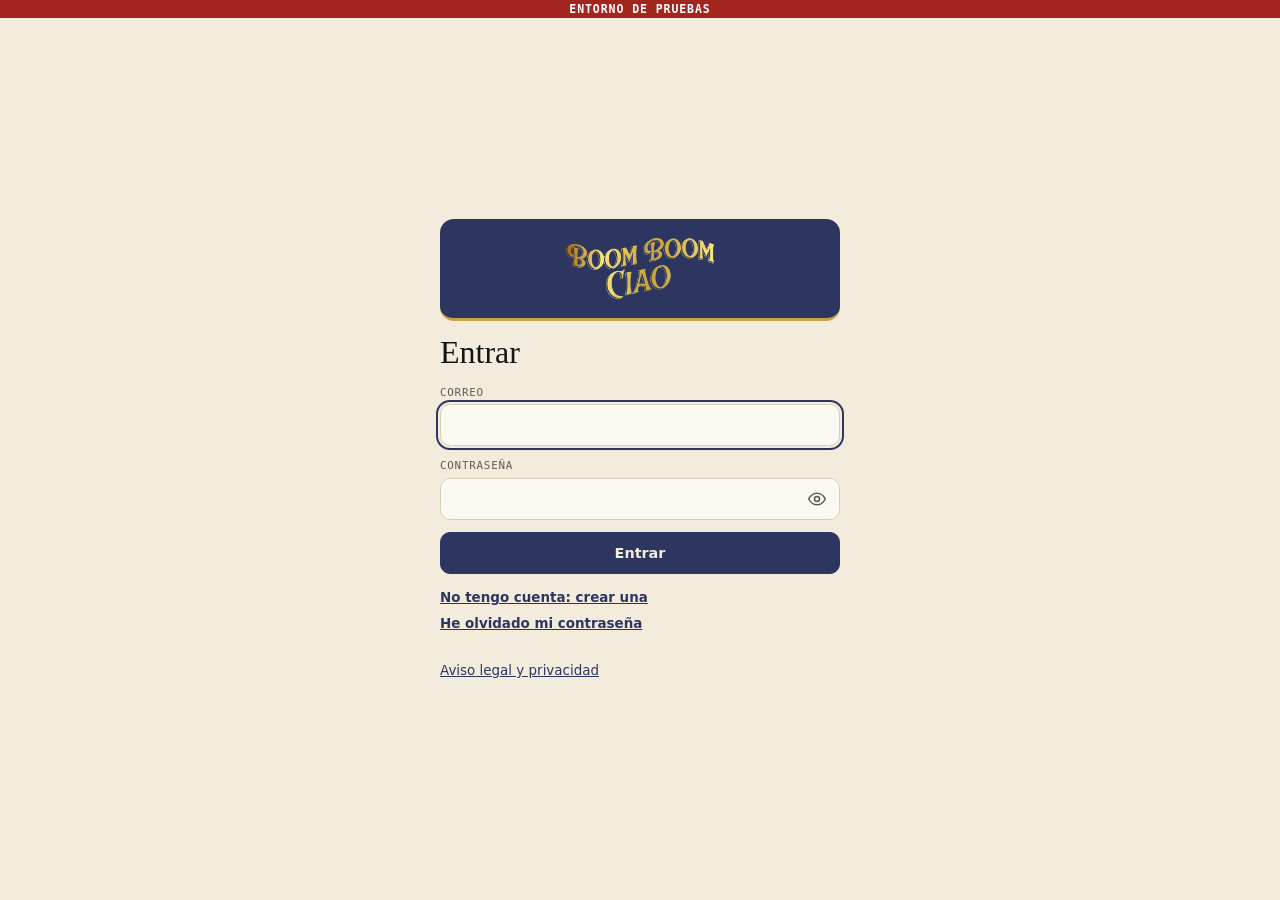
==== index.html @ 189831aa "Add files via upload" ====
<!doctype html>
<html lang="es">
<head>
<meta charset="utf-8">
<meta name="viewport" content="width=device-width,initial-scale=1,viewport-fit=cover">
<meta http-equiv="Content-Security-Policy" content="default-src 'self'; script-src 'self'; style-src 'self' 'unsafe-inline' https://fonts.googleapis.com; font-src 'self' https://fonts.gstatic.com; img-src 'self' data: blob:; connect-src 'self' https://*.supabase.co wss://*.supabase.co; worker-src 'self' blob:; object-src 'none'; base-uri 'self'; form-action 'self'">
<title>Boom Boom Ciao</title>
<meta name="description" content="Gestión de cocina: escandallos, precios, recetas, inventario y mermas.">
<meta name="theme-color" content="#2D3661">
<meta name="robots" content="noindex,nofollow">
<link rel="manifest" href="manifest.webmanifest">
<link rel="icon" type="image/png" sizes="192x192" href="icon-192.png">
<link rel="apple-touch-icon" href="apple-touch-icon.png">
<meta name="apple-mobile-web-app-capable" content="yes">
<meta name="mobile-web-app-capable" content="yes">
<meta name="apple-mobile-web-app-title" content="Boom Boom Ciao">
<meta name="apple-mobile-web-app-status-bar-style" content="black-translucent">
<link rel="preconnect" href="https://fonts.gstatic.com" crossorigin>
<link rel="stylesheet" href="https://fonts.googleapis.com/css2?family=Anton&family=DM+Mono:wght@400;500&family=Hanken+Grotesk:wght@400;500;600;700&family=Instrument+Serif:ital@0;1&display=swap">
<link rel="stylesheet" href="inicio.css">
<link rel="stylesheet" href="base.css">
<link rel="stylesheet" href="componentes.css">
<link rel="stylesheet" href="pantallas.css">
<link rel="stylesheet" href="novedades.css">
</head>
<body>

<div class="wrap">
  <header class="top">
    <button class="btn small" id="btn-menu" type="button" aria-controls="menu" aria-expanded="false"><svg viewBox="0 0 24 24" width="18" height="18" aria-hidden="true" fill="none" stroke="currentColor" stroke-width="2" stroke-linecap="round"><path d="M4 7h16M4 12h16M4 17h16"/></svg>Menú</button>
    <h1><img src="logo-oro.png" alt="Boom Boom Ciao" width="92" height="39"></h1>
    <span class="voz"><span class="voz-t">Gestión de cocina</span><small id="rol"></small></span>
    <button class="btn small" id="btn-buscar" type="button" aria-label="Buscar en toda la app" title="Buscar (Ctrl + K)"><svg viewBox="0 0 24 24" width="18" height="18" aria-hidden="true" fill="none" stroke="currentColor" stroke-width="2" stroke-linecap="round"><circle cx="11" cy="11" r="7"/><path d="M20 20l-3.5-3.5"/></svg></button>
  </header>
  <div class="subs" id="subs" hidden></div>
  <p class="aviso" id="aviso" hidden></p>
  <main id="vista" class="col"><section class="card estado"><strong>Cargando la cocina</strong><span>Platos, precios, inventario y mermas.</span></section></main>
  <p class="hint" id="guardado" aria-live="polite"></p>
  <datalist id="dl-productos"></datalist>
  <datalist id="dl-solo-prod"></datalist>
  <datalist id="dl-proveedores"></datalist>
  <datalist id="dl-grupos"></datalist>
</div>
<button class="btn" id="btn-deshacer" type="button" hidden></button>
<div id="velo"></div>
<aside id="menu" aria-label="Menú principal">
  <div class="m-top"><img src="logo-oro.png" alt="" width="110" height="46"><button class="icon" id="menu-cerrar" type="button" aria-label="Cerrar menú">×</button></div>
  <nav id="menu-nav" aria-label="Secciones"></nav>
  <div class="m-cuenta" id="m-cuenta" hidden><div class="fila"><b id="cu-nombre"></b><span class="m-bts"><button class="btn small" id="btn-usuarios" type="button" hidden>Usuarios</button><button class="btn small" id="btn-salir" type="button">Salir</button></span></div><select id="cu-rest" aria-label="Restaurante" hidden></select><div class="m-enl"><button class="link" id="btn-clave" type="button">Cambiar contraseña</button><button class="link" id="btn-copias" type="button" hidden>Copias automáticas</button><button class="link" id="btn-legal" type="button">Aviso legal</button></div></div>
  <div class="m-pie" id="m-des" hidden><span class="lbl">Último cambio</span><button class="btn small" id="btn-des-menu" type="button">Deshacer</button></div>
  <div class="m-pie" id="m-copia" hidden><span class="lbl">Copia de datos</span><span class="m-bts"><button class="btn small" id="btn-copia" type="button">Descargar</button><button class="btn small" id="btn-restaurar" type="button" hidden>Restaurar</button></span><input id="f-copia" type="file" accept=".json,application/json" hidden></div>
  <div class="m-pie"><span class="lbl">Apariencia</span><button class="btn small" id="btn-tema" type="button">Oscuro</button></div>
  <div class="m-pie"><span class="lbl">Versión</span><span id="m-ver">11</span></div>
</aside>
<div id="toast" role="status" hidden></div>
<div id="cocina" hidden></div>
<div id="capa" hidden role="dialog" aria-modal="true" aria-label="Información"></div>
<div id="entorno" hidden>ENTORNO DE PRUEBAS</div>
<div id="usuarios" hidden role="dialog" aria-modal="true" aria-label="Usuarios"></div>
<div id="acceso" hidden></div>
<div id="multi" hidden role="dialog" aria-modal="true" aria-label="Exportar varios"></div>

<!-- Configuración del entorno y librería de la base de datos -->
<script src="config.js"></script>
<script src="supabase.js"></script>
<!-- La app, por partes. El orden importa: cada archivo usa lo que definen los anteriores. -->
<script src="base.js"></script>
<script src="modelo.js"></script>
<script src="indices.js"></script>
<script src="guardado.js"></script>
<script src="calculo.js"></script>
<script src="pintado.js"></script>
<script src="carta.js"></script>
<script src="ficha.js"></script>
<script src="precios.js"></script>
<script src="recetas.js"></script>
<script src="dictado.js"></script>
<script src="inventario.js"></script>
<script src="mermas.js"></script>
<script src="alergenos-y-utilidades.js"></script>
<script src="alertas.js"></script>
<script src="comparar.js"></script>
<script src="panel.js"></script>
<script src="sala.js"></script>
<script src="ingenieria.js"></script>
<script src="eventos.js"></script>
<script src="modo-cocina.js"></script>
<script src="produccion.js"></script>
<script src="etiquetas.js"></script>
<script src="appcc.js"></script>
<script src="compras.js"></script>
<script src="ficha-extra.js"></script>
<script src="informes-extra.js"></script>
<script src="eventos-ampliacion.js"></script>
<script src="permisos.js"></script>
<script src="nombres.js"></script>
<script src="precio-historial.js"></script>
<script src="imagenes.js"></script>
<script src="documentos.js"></script>
<script src="asistente.js"></script>
<script src="escaner.js"></script>
<script src="ventas.js"></script>
<script src="eventos-ia.js"></script>
<script src="informes.js"></script>
<script src="lienzo.js"></script>
<script src="pdf.js"></script>
<script src="excel.js"></script>
<script src="varios.js"></script>
<script src="eventos-principales.js"></script>
<script src="tema.js"></script>
<script src="navegacion.js"></script>
<script src="recibir.js"></script>
<script src="copia.js"></script>
<script src="deshacer.js"></script>
<script src="proveedores.js"></script>
<script src="pedidos.js"></script>
<script src="historial.js"></script>
<script src="legal-y-copias.js"></script>
<script src="grupo.js"></script>
<script src="tarifas.js"></script>
<script src="escandallos.js"></script>
<script src="unidades.js"></script>
<script src="seleccion.js"></script>
<script src="manual.js"></script>
<script src="primeros-pasos.js"></script>
<script src="buscador.js"></script>
<script src="limite-ia.js"></script>
<script src="sesion.js"></script>
<script src="almacen-local.js"></script>
<script src="sincronizacion.js"></script>
<script src="acceso.js"></script>
<script src="usuarios.js"></script>
<script src="ia.js"></script>
<script src="arranque.js"></script>
</body>
</html>
---- inicio.css ----
/* Ajustes mínimos del documento (en Claude los pone la propia plataforma) */
:root {
  color-scheme: light;
  padding-top: env(safe-area-inset-top, 0px);
  padding-bottom: env(safe-area-inset-bottom, 0px);
}
body {
  margin: 0;
  font: 14px system-ui, sans-serif;
}
img {
  max-width: 100%;
}
[hidden] {
  display: none !important;
}
---- base.css ----
/* Layout: cabecera azul con botón de menú; menú lateral desplegable (cajón en móvil, fijo en escritorio) con las secciones y sus apartados. Cada pantalla: barra fija con buscador y acciones, y debajo listas compactas paginadas. */
:root {
  --bg: #f3ecdd;
  --surface: #fcf9f2;
  --sunken: #ece4d1;
  --ink: #121512;
  --muted: #5e5c52;
  --line: #d9cfb8;
  --accent: #2d3661;
  --accent-soft: #dddee7;
  --on-accent: #f3ecdd;
  --oro: #c8a24a;
  --band: #2d3661;
  --band-ink: #f3ecdd;
  --band-oro: #e3c36a;
  --band-line: #4a5387;
  --ok: #1f6b3a;
  --ok-bg: #dcebd7;
  --warn: #7d4e00;
  --warn-bg: #f5e4bc;
  --crit: #a3261e;
  --crit-bg: #f3d9d2;
  --font-display: 'Anton', Impact, 'Arial Narrow', sans-serif;
  --font-voz: 'Instrument Serif', Georgia, 'Times New Roman', serif;
  --font-body: 'Hanken Grotesk', system-ui, -apple-system, 'Segoe UI', sans-serif;
  --font-mono: 'DM Mono', ui-monospace, 'SFMono-Regular', Menlo, monospace;
}
@media (prefers-color-scheme: dark) {
  :root:not([data-theme='light']) {
    --bg: #14172b;
    --surface: #1f2442;
    --sunken: #181c35;
    --ink: #f3ecdd;
    --muted: #b7b3a6;
    --line: #3a426c;
    --accent: #e3c36a;
    --accent-soft: #3a3b50;
    --on-accent: #121512;
    --oro: #c8a24a;
    --band: #2d3661;
    --band-ink: #f3ecdd;
    --band-oro: #e3c36a;
    --band-line: #4a5387;
    --ok: #7fd39a;
    --ok-bg: #18372a;
    --warn: #f0bc66;
    --warn-bg: #3d3015;
    --crit: #f39389;
    --crit-bg: #43201e;
    color-scheme: dark;
  }
}
:root[data-theme='dark'] {
  --bg: #14172b;
  --surface: #1f2442;
  --sunken: #181c35;
  --ink: #f3ecdd;
  --muted: #b7b3a6;
  --line: #3a426c;
  --accent: #e3c36a;
  --accent-soft: #3a3b50;
  --on-accent: #121512;
  --oro: #c8a24a;
  --band: #2d3661;
  --band-ink: #f3ecdd;
  --band-oro: #e3c36a;
  --band-line: #4a5387;
  --ok: #7fd39a;
  --ok-bg: #18372a;
  --warn: #f0bc66;
  --warn-bg: #3d3015;
  --crit: #f39389;
  --crit-bg: #43201e;
  color-scheme: dark;
}
* {
  box-sizing: border-box;
}
body {
  background: var(--bg);
  color: var(--ink);
  font-family: var(--font-body);
  font-size: 15px;
  line-height: 1.45;
}
.wrap {
  max-width: 1080px;
  margin: 0 auto;
  padding-block: 12px 40px;
  padding-left: max(16px, env(safe-area-inset-left, 0px));
  padding-right: max(16px, env(safe-area-inset-right, 0px));
  display: flex;
  flex-direction: column;
  gap: 12px;
}
h1,
h2,
h3,
p {
  margin: 0;
}
h1 {
  font-family: var(--font-display);
  font-weight: 400;
  font-size: 1.3rem;
  line-height: 1;
  text-transform: uppercase;
  color: var(--band-oro);
}
h1 img {
  display: block;
  width: 92px;
  height: auto;
}
h2 {
  font-family: var(--font-voz);
  font-weight: 400;
  font-size: 1.45rem;
  line-height: 1.1;
  text-wrap: balance;
}
h3,
.lbl,
.field > label,
.mini > span {
  font-family: var(--font-mono);
  font-weight: 500;
  font-size: 0.68rem;
  letter-spacing: 0.07em;
  text-transform: uppercase;
  color: var(--muted);
}
.top {
  display: flex;
  gap: 12px;
  align-items: center;
  background: var(--band);
  color: var(--band-ink);
  border-radius: 14px;
  padding: 10px 14px;
  border-bottom: 3px solid var(--oro);
}
.voz {
  flex: 1;
  min-width: 0;
  font-family: var(--font-voz);
  font-style: italic;
  font-size: 1.3rem;
  line-height: 1.05;
}
.top .btn {
  background: transparent;
  border-color: var(--band-line);
  color: var(--band-ink);
}
.hint {
  font-size: 0.82rem;
  color: var(--muted);
}
input,
select,
button,
textarea {
  font: inherit;
  color: inherit;
}
input,
select,
textarea {
  font-size: 16px;
  width: 100%;
  min-width: 0;
  background: var(--surface);
  border: 1px solid var(--line);
  border-radius: 10px;
}
input,
select {
  height: 42px;
  padding: 0 10px;
}
textarea {
  padding: 10px;
  line-height: 1.5;
  resize: vertical;
}
input:disabled,
select:disabled {
  background: var(--sunken);
  color: var(--muted);
  opacity: 1;
}
input.num {
  font-variant-numeric: tabular-nums;
  text-align: right;
}
input:focus-visible,
select:focus-visible,
button:focus-visible,
textarea:focus-visible,
a:focus-visible,
summary:focus-visible {
  outline: 2px solid var(--accent);
  outline-offset: 2px;
}
.top :focus-visible {
  outline-color: var(--band-oro);
}
.field {
  display: flex;
  flex-direction: column;
  gap: 4px;
  min-width: 0;
}
.grow {
  flex: 1 1 160px;
  min-width: 0;
}
.btn {
  display: inline-flex;
  align-items: center;
  justify-content: center;
  gap: 8px;
  cursor: pointer;
  height: 42px;
  padding: 0 16px;
  border-radius: 10px;
  border: 1px solid var(--line);
  background: var(--surface);
  font-weight: 600;
  font-size: 0.9rem;
  text-decoration: none;
  color: var(--ink);
  white-space: nowrap;
}
.btn.primary {
  background: var(--accent);
  border-color: var(--accent);
  color: var(--on-accent);
}
.btn.danger {
  color: var(--crit);
}
.btn.small {
  height: 36px;
  padding: 0 12px;
  font-size: 0.84rem;
}
.icon {
  flex: none;
  cursor: pointer;
  width: 42px;
  height: 42px;
  border-radius: 10px;
  border: 1px solid var(--line);
  background: var(--surface);
  font-size: 1.15rem;
  line-height: 1;
  color: var(--muted);
}
.link {
  cursor: pointer;
  border: 0;
  background: transparent;
  padding: 0;
  color: var(--accent);
  font-weight: 600;
  font-size: 0.84rem;
  text-decoration: underline;
}
.aviso {
  background: var(--warn-bg);
  color: var(--warn);
  padding: 10px 12px;
  border-radius: 10px;
  font-size: 0.88rem;
}
.card {
  background: var(--surface);
  border: 1px solid var(--line);
  border-radius: 14px;
  padding: 14px;
  display: flex;
  flex-direction: column;
  gap: 12px;
  min-width: 0;
}
.estado {
  padding: 32px 16px;
  text-align: center;
  color: var(--muted);
  align-items: center;
}
.estado strong {
  color: var(--ink);
  font-family: var(--font-voz);
  font-weight: 400;
  font-size: 1.5rem;
  line-height: 1.1;
}
.col {
  display: flex;
  flex-direction: column;
  gap: 12px;
  min-width: 0;
}
.acciones {
  display: flex;
  flex-wrap: wrap;
  gap: 8px;
  align-items: center;
}
---- componentes.css ----
/* Barra fija de cada sección */
.bar {
  position: sticky;
  top: env(safe-area-inset-top, 0px);
  z-index: 4;
  background: var(--bg);
  padding: 6px 0;
  display: flex;
  flex-wrap: wrap;
  gap: 8px;
  align-items: flex-end;
}
.bar .field {
  flex: 1 1 140px;
}
.bar .corto {
  flex: 0 1 170px;
}
/* Cifras y estados */
.kpis {
  display: grid;
  grid-template-columns: repeat(3, minmax(0, 1fr));
  gap: 8px;
}
.kpi {
  background: var(--surface);
  border: 1px solid var(--line);
  border-radius: 12px;
  padding: 10px 12px;
  display: flex;
  flex-direction: column;
  gap: 2px;
  min-width: 0;
}
.kpi b {
  font-family: var(--font-display);
  font-weight: 400;
  font-size: 1.55rem;
  line-height: 1.1;
  color: var(--accent);
  font-variant-numeric: tabular-nums;
}
.pill {
  display: inline-flex;
  align-items: center;
  gap: 6px;
  padding: 3px 9px;
  border-radius: 999px;
  font-size: 0.78rem;
  font-weight: 600;
  background: var(--sunken);
  color: var(--muted);
  white-space: nowrap;
  font-variant-numeric: tabular-nums;
}
.pill.ok {
  background: var(--ok-bg);
  color: var(--ok);
}
.pill.warn {
  background: var(--warn-bg);
  color: var(--warn);
}
.pill.crit {
  background: var(--crit-bg);
  color: var(--crit);
}
.chip {
  display: inline-flex;
  padding: 3px 8px;
  border-radius: 6px;
  background: var(--accent-soft);
  color: var(--accent);
  font-family: var(--font-mono);
  font-size: 0.64rem;
  letter-spacing: 0.05em;
  text-transform: uppercase;
  font-weight: 500;
}
/* Listas compactas */
.rows {
  display: flex;
  flex-direction: column;
}
.row {
  display: grid;
  grid-template-columns: minmax(0, 1fr) auto;
  gap: 2px 12px;
  align-items: center;
  padding: 9px 2px;
  border-top: 1px solid var(--line);
  text-align: left;
  background: transparent;
  border-left: 0;
  border-right: 0;
  border-bottom: 0;
  width: 100%;
  color: inherit;
}
.rows > .row:first-child {
  border-top: 0;
}
button.row {
  cursor: pointer;
}
.row .n {
  display: flex;
  flex-direction: column;
  min-width: 0;
}
.row .n b {
  font-weight: 600;
  overflow-wrap: anywhere;
}
.row .n span {
  font-size: 0.8rem;
  color: var(--muted);
}
.row .d {
  display: flex;
  gap: 10px;
  align-items: center;
  justify-content: flex-end;
  font-variant-numeric: tabular-nums;
  white-space: nowrap;
}
.row .d b {
  font-weight: 600;
}
.mas {
  align-self: center;
  margin-top: 8px;
}
.editor {
  display: grid;
  gap: 8px;
  grid-template-columns: repeat(2, minmax(0, 1fr));
  align-items: end;
  padding: 12px;
  background: var(--sunken);
  border-radius: 12px;
  margin: 6px 0;
}
.editor .wide {
  grid-column: 1/-1;
}
.precio {
  display: flex;
  gap: 6px;
}
.precio select {
  width: 84px;
  flex: none;
  padding: 0 6px;
}
---- pantallas.css ----
/* Ficha de plato */
.resumen {
  flex: 1 1 220px;
  display: flex;
  flex-wrap: wrap;
  gap: 4px 14px;
  align-items: baseline;
  min-width: 0;
}
.resumen .g {
  font-family: var(--font-display);
  font-weight: 400;
  font-size: 1.7rem;
  line-height: 1;
  color: var(--accent);
  font-variant-numeric: tabular-nums;
}
.resumen span {
  font-size: 0.84rem;
  color: var(--muted);
  font-variant-numeric: tabular-nums;
}
.resumen .pill.ok {
  color: var(--ok);
}
.resumen .pill.warn {
  color: var(--warn);
}
.resumen .pill.crit {
  color: var(--crit);
}
.ficha {
  display: grid;
  gap: 8px;
  grid-template-columns: repeat(2, minmax(0, 1fr));
}
.wide {
  grid-column: 1/-1;
}
.check {
  display: flex;
  gap: 10px;
  align-items: center;
  font-size: 0.88rem;
}
.check input {
  width: 20px;
  height: 20px;
  flex: none;
  accent-color: var(--accent);
}
.ing {
  display: grid;
  gap: 6px 8px;
  padding: 8px 0;
  border-top: 1px solid var(--line);
  grid-template-columns: repeat(4, minmax(0, 1fr));
  align-items: end;
}
.ing .i-n {
  grid-column: 1/-1;
  display: flex;
  gap: 6px;
}
.ing .i-p.libre {
  grid-column: 1/-1;
  order: 5;
}
.ing .i-x {
  order: 6;
}
.ing .i-x {
  grid-column: 1/-1;
  font-size: 0.8rem;
  color: var(--muted);
  display: flex;
  gap: 8px;
  flex-wrap: wrap;
  align-items: center;
}
.ing .i-x:empty {
  display: none;
}
.mini {
  display: flex;
  flex-direction: column;
  gap: 3px;
  min-width: 0;
}
.mini output,
.mini b {
  height: 42px;
  display: flex;
  align-items: center;
  font-variant-numeric: tabular-nums;
  white-space: nowrap;
  font-size: 0.92rem;
}
.mini b {
  justify-content: flex-end;
  font-weight: 700;
}
.ing-head {
  display: none;
}
details {
  border-top: 1px solid var(--line);
  padding-top: 10px;
}
details > summary {
  cursor: pointer;
  font-family: var(--font-mono);
  font-size: 0.7rem;
  letter-spacing: 0.07em;
  text-transform: uppercase;
  color: var(--accent);
  font-weight: 500;
}
details[open] > summary {
  margin-bottom: 10px;
}
.barras {
  display: flex;
  flex-direction: column;
  gap: 8px;
}
.fila-barra {
  display: grid;
  grid-template-columns: minmax(0, 1fr) auto;
  gap: 2px 10px;
  font-size: 0.86rem;
}
.fila-barra .v {
  font-variant-numeric: tabular-nums;
  color: var(--muted);
}
.fila-barra .pista {
  grid-column: 1/-1;
  height: 6px;
  background: var(--sunken);
  border-radius: 3px;
  overflow: hidden;
}
.fila-barra .pista i {
  display: block;
  height: 100%;
  background: var(--accent);
  border-radius: 3px;
}
.ri {
  list-style: none;
  margin: 0;
  padding: 0;
  display: grid;
  grid-template-columns: minmax(0, 1fr);
  column-gap: 28px;
}
.ri li {
  display: flex;
  justify-content: space-between;
  gap: 16px;
  padding: 7px 0;
  border-top: 1px solid var(--line);
}
.ri li b {
  font-variant-numeric: tabular-nums;
  font-weight: 600;
  white-space: nowrap;
}
.seg {
  display: inline-grid;
  grid-auto-flow: column;
  grid-auto-columns: minmax(0, 1fr);
  gap: 4px;
  background: var(--sunken);
  padding: 4px;
  border-radius: 12px;
}
.seg button {
  cursor: pointer;
  height: 34px;
  padding: 0 14px;
  border: 0;
  border-radius: 9px;
  background: transparent;
  font-weight: 600;
  font-size: 0.86rem;
  color: var(--muted);
}
.seg button[aria-pressed='true'] {
  background: var(--accent);
  color: var(--on-accent);
}
.invrow {
  grid-template-columns: minmax(0, 1fr) 128px;
}
.invrow .q {
  display: flex;
  gap: 6px;
  align-items: center;
}
.invrow .q span {
  font-size: 0.82rem;
  color: var(--muted);
  width: 20px;
  flex: none;
}
.invrow .v {
  grid-column: 1/-1;
  font-size: 0.8rem;
  color: var(--muted);
  font-variant-numeric: tabular-nums;
  text-align: right;
}
.invrow .v:empty {
  display: none;
}
.msg {
  font-size: 0.86rem;
  padding: 8px 10px;
  border-radius: 10px;
  background: var(--sunken);
}
.exp {
  position: relative;
  margin-left: auto;
}
.exp-m {
  position: absolute;
  right: 0;
  top: calc(100% + 6px);
  z-index: 6;
  background: var(--surface);
  border: 1px solid var(--line);
  border-radius: 12px;
  padding: 6px;
  display: flex;
  flex-direction: column;
  gap: 4px;
  min-width: 170px;
}
.exp-m button {
  cursor: pointer;
  height: 40px;
  border: 0;
  background: transparent;
  border-radius: 8px;
  text-align: left;
  padding: 0 10px;
  font-weight: 600;
  font-size: 0.9rem;
}
.exp-m button:hover {
  background: var(--sunken);
}
#toast {
  position: fixed;
  left: 50%;
  transform: translateX(-50%);
  bottom: calc(20px + env(safe-area-inset-bottom, 0px));
  z-index: 7;
  background: var(--ink);
  color: var(--bg);
  padding: 10px 16px;
  border-radius: 10px;
  font-size: 0.88rem;
  max-width: calc(100% - 32px);
}
@media (min-width: 620px) {
  .ficha {
    grid-template-columns: repeat(4, minmax(0, 1fr));
  }
  .editor {
    grid-template-columns: minmax(0, 1.6fr) minmax(0, 1.2fr) minmax(0, 1.1fr) auto;
  }
  .editor.m6 {
    grid-template-columns: repeat(4, minmax(0, 1fr));
  }
  .editor .wide {
    grid-column: auto;
  }
  .editor.m6 .wide {
    grid-column: span 2;
  }
  .ing {
    grid-template-columns: minmax(0, 2.2fr) 92px 78px minmax(0, 1.25fr) 84px;
    align-items: center;
  }
  .ing .i-n,
  .ing .i-p,
  .ing .i-p.libre {
    grid-column: auto;
    order: 0;
  }
  .ing .i-x {
    order: 0;
  }
  .ing .mini > span {
    display: none;
  }
  .ing-head {
    display: grid;
    gap: 8px;
    grid-template-columns: minmax(0, 2.2fr) 92px 78px minmax(0, 1.25fr) 84px;
    font-family: var(--font-mono);
    font-size: 0.66rem;
    letter-spacing: 0.07em;
    text-transform: uppercase;
    color: var(--muted);
    padding-bottom: 6px;
  }
  .ing-head span:nth-child(n + 2) {
    text-align: right;
  }
  .ri {
    grid-template-columns: repeat(2, minmax(0, 1fr));
  }
  .invrow {
    grid-template-columns: minmax(0, 1fr) 140px 100px;
  }
  .invrow .v {
    grid-column: auto;
  }
  .invrow .v:empty {
    display: block;
  }
}
@media (min-width: 860px) {
  .wrap {
    padding-block: 16px 40px;
  }
  .dos {
    display: grid;
    grid-template-columns: minmax(0, 1.7fr) minmax(0, 1fr);
    gap: 12px;
    align-items: start;
  }
}
.subs {
  display: flex;
  gap: 6px;
  overflow-x: auto;
  scrollbar-width: none;
  padding-bottom: 2px;
}
.subs a {
  flex: none;
  padding: 7px 12px;
  border-radius: 999px;
  border: 1px solid var(--line);
  background: var(--surface);
  color: var(--muted);
  text-decoration: none;
  font-size: 0.82rem;
  font-weight: 600;
  white-space: nowrap;
}
.subs a[aria-current='page'] {
  background: var(--accent-soft);
  color: var(--accent);
  border-color: var(--accent);
}
.togs {
  display: flex;
  flex-wrap: wrap;
  gap: 6px;
}
.tog {
  cursor: pointer;
  height: 32px;
  padding: 0 10px;
  border-radius: 999px;
  border: 1px solid var(--line);
  background: var(--surface);
  font-size: 0.8rem;
  font-weight: 600;
  color: var(--muted);
}
.tog[aria-pressed='true'] {
  background: var(--accent);
  border-color: var(--accent);
  color: var(--on-accent);
}
.full {
  grid-column: 1/-1;
}
.kpis.k4 {
  grid-template-columns: repeat(2, minmax(0, 1fr));
}
a.row {
  color: inherit;
}
.lab {
  background: #ffffff;
  color: #121512;
  border: 2px solid #121512;
  border-radius: 6px;
  overflow: hidden;
  display: flex;
  flex-direction: column;
  gap: 8px;
  padding-bottom: 12px;
}
.lab > * {
  margin: 0 14px;
}
.lab .lbl {
  color: #5e5c52;
}
.lab-top {
  margin: 0;
  background: #2d3661;
  color: #e3c36a;
  font-family: var(--font-display);
  font-size: 1.2rem;
  padding: 8px 14px;
  letter-spacing: 0.02em;
}
.lab-n {
  font-family: var(--font-voz);
  font-size: 2rem;
  line-height: 1.05;
}
.lab-f {
  display: grid;
  grid-template-columns: repeat(2, minmax(0, 1fr));
  gap: 10px;
}
.lab-f div {
  display: flex;
  flex-direction: column;
}
.lab-f b {
  font-family: var(--font-display);
  font-weight: 400;
  font-size: 1.9rem;
  line-height: 1.1;
}
.lab-f div:last-child b {
  color: #a3261e;
}
#cocina {
  position: fixed;
  inset: 0;
  z-index: 20;
  background: var(--bg);
  display: flex;
  flex-direction: column;
  gap: 16px;
  padding: calc(16px + env(safe-area-inset-top, 0px)) max(16px, env(safe-area-inset-right, 0px))
    calc(16px + env(safe-area-inset-bottom, 0px)) max(16px, env(safe-area-inset-left, 0px));
}
#multi,
#usuarios,
#acceso,
#capa {
  position: fixed;
  inset: 0;
  z-index: 21;
  background: var(--bg);
  display: flex;
  flex-direction: column;
  gap: 12px;
  padding: calc(14px + env(safe-area-inset-top, 0px)) max(16px, env(safe-area-inset-right, 0px))
    calc(14px + env(safe-area-inset-bottom, 0px)) max(16px, env(safe-area-inset-left, 0px));
}
#multi > *,
#usuarios > *,
#capa > * {
  width: 100%;
  max-width: 820px;
  margin-inline: auto;
}
.mx-top {
  display: flex;
  justify-content: space-between;
  gap: 12px;
  align-items: flex-start;
}
.mx-top h2 {
  font-size: 1.7rem;
}
.mx-fil {
  display: flex;
  flex-wrap: wrap;
  gap: 8px;
  align-items: flex-end;
}
.mx-fil .field {
  flex: 1 1 140px;
}
.mx-lista {
  flex: 1;
  min-height: 0;
  overflow-y: auto;
  background: var(--surface);
  border: 1px solid var(--line);
  border-radius: 14px;
  padding: 2px 12px;
}
.mx-it {
  display: flex;
  gap: 12px;
  align-items: center;
  padding: 10px 0;
  border-top: 1px solid var(--line);
  cursor: pointer;
}
.mx-it:first-child {
  border-top: 0;
}
.mx-it input {
  width: 22px;
  height: 22px;
  flex: none;
  accent-color: var(--accent);
}
.mx-it span {
  display: flex;
  flex-direction: column;
  min-width: 0;
}
.mx-it b {
  font-weight: 600;
  overflow-wrap: anywhere;
}
.mx-it small {
  font-size: 0.8rem;
  color: var(--muted);
}
.mx-pie {
  display: flex;
  flex-wrap: wrap;
  gap: 8px;
  align-items: center;
}
.mx-pie .btn {
  flex: 1 1 110px;
}
.mx-pie .btn:disabled {
  opacity: 0.5;
  cursor: default;
}
#acceso {
  z-index: 40;
  overflow-y: auto;
  align-items: center;
}
.ac-caja {
  width: 100%;
  max-width: 400px;
  margin: auto;
  display: flex;
  flex-direction: column;
  gap: 14px;
}
.ac-caja h2 {
  font-size: 2rem;
}
.ac-logo {
  background: var(--band);
  border-radius: 14px;
  border-bottom: 3px solid var(--oro);
  padding: 18px;
  display: flex;
  justify-content: center;
}
.ac-caja .link {
  align-self: flex-start;
}
.us-it {
  display: flex;
  flex-wrap: wrap;
  gap: 8px 10px;
  align-items: center;
  padding: 10px 0;
  border-top: 1px solid var(--line);
}
.us-it:first-child {
  border-top: 0;
}
.us-n {
  flex: 1 1 180px;
  display: flex;
  flex-direction: column;
  min-width: 0;
}
.us-n b {
  font-weight: 600;
  overflow-wrap: anywhere;
}
.us-n small {
  font-size: 0.8rem;
  color: var(--muted);
  overflow-wrap: anywhere;
}
.us-it select {
  width: auto;
  flex: 0 1 160px;
}
.m-cuenta {
  display: flex;
  flex-direction: column;
  gap: 8px;
  border-top: 1px solid var(--band-line);
  padding-top: 12px;
}
.m-cuenta .fila {
  display: flex;
  justify-content: space-between;
  align-items: center;
  gap: 10px;
}
.m-cuenta b {
  font-weight: 600;
  overflow-wrap: anywhere;
}
.m-cuenta select {
  color: var(--ink);
}
.m-cuenta .btn {
  background: transparent;
  border-color: var(--band-line);
  color: var(--band-ink);
}
#btn-deshacer {
  position: fixed;
  left: 50%;
  transform: translateX(-50%);
  bottom: calc(72px + env(safe-area-inset-bottom, 0px));
  z-index: 8;
  max-width: calc(100% - 32px);
  background: var(--band);
  color: var(--band-ink);
  border-color: var(--oro);
  box-shadow: 0 6px 20px rgba(0, 0, 0, 0.25);
  white-space: nowrap;
  overflow: hidden;
  text-overflow: ellipsis;
}
.pv-add {
  display: flex;
  flex-direction: row;
  flex-wrap: wrap;
  gap: 10px;
  align-items: flex-end;
}
.pv-lista {
  display: flex;
  flex-direction: column;
}
.pv {
  display: grid;
  grid-template-columns: minmax(0, 1.1fr) minmax(0, 1fr) minmax(0, 1.3fr) minmax(0, 1.5fr);
  gap: 10px;
  align-items: end;
  padding: 12px 0;
  border-top: 1px solid var(--line);
}
.pv:first-child {
  border-top: 0;
  padding-top: 0;
}
.pv-n {
  display: flex;
  flex-direction: column;
  min-width: 0;
  align-self: center;
}
.pv-n b {
  font-weight: 600;
  overflow-wrap: anywhere;
}
.pv-n small,
.hi-c small {
  font-size: 0.8rem;
  color: var(--muted);
}
@media (max-width: 760px) {
  .pv {
    grid-template-columns: minmax(0, 1fr) minmax(0, 1fr);
  }
  .pv-n,
  .pv .field:last-child {
    grid-column: 1/-1;
  }
}
.ped-d {
  display: flex;
  align-items: center;
  gap: 8px;
}
.ped-d input {
  width: 84px;
}
.hi-lista {
  display: flex;
  flex-direction: column;
}
.hi {
  display: flex;
  flex-direction: column;
  gap: 6px;
  padding: 12px 0;
  border-top: 1px solid var(--line);
  align-items: flex-start;
}
.hi:first-child {
  border-top: 0;
  padding-top: 0;
}
.hi-c {
  display: flex;
  flex-wrap: wrap;
  gap: 4px 8px;
  align-items: center;
}
.hi-t {
  overflow-wrap: anywhere;
}
.hi-d {
  margin: 0;
  padding-left: 18px;
  font-size: 0.88rem;
  color: var(--muted);
  display: flex;
  flex-direction: column;
  gap: 2px;
}
.hi-d li {
  overflow-wrap: anywhere;
}
#capa {
  z-index: 45;
}
.legal {
  padding: 14px 16px;
}
.legal h3 {
  font-size: 1rem;
  margin: 14px 0 4px;
}
.legal h3:first-child {
  margin-top: 0;
}
.legal p {
  max-width: 65ch;
}
.ac-pie {
  display: flex;
  flex-wrap: wrap;
  gap: 6px 16px;
}
#entorno {
  position: fixed;
  top: 0;
  left: 0;
  right: 0;
  z-index: 60;
  background: var(--crit);
  color: #fff;
  text-align: center;
  font: 600 0.72rem/1.6 var(--font-mono, monospace);
  letter-spacing: 0.08em;
  padding-top: env(safe-area-inset-top, 0px);
  pointer-events: none;
}
body.sin-red .top {
  border-bottom-color: var(--crit);
}
.gr-lista {
  display: flex;
  flex-direction: column;
}
.gr {
  display: flex;
  flex-direction: column;
  gap: 8px;
  padding: 14px 0;
  border-top: 1px solid var(--line);
}
.gr:first-child {
  border-top: 0;
  padding-top: 0;
}
.gr-c {
  display: flex;
  justify-content: space-between;
  align-items: center;
  gap: 10px;
}
.gr-c b {
  font-size: 1.05rem;
  overflow-wrap: anywhere;
}
.gr-k {
  display: grid;
  grid-template-columns: repeat(5, minmax(0, 1fr));
  gap: 8px;
}
.gr-k span {
  display: flex;
  flex-direction: column;
  min-width: 0;
}
.gr-k small {
  font-size: 0.74rem;
  color: var(--muted);
}
.gr-k b {
  font-variant-numeric: tabular-nums;
  font-weight: 600;
}
.gr-k b.mal {
  color: var(--crit);
}
@media (max-width: 600px) {
  .gr-k {
    grid-template-columns: repeat(2, minmax(0, 1fr));
  }
}
.m-enl {
  display: flex;
  flex-wrap: wrap;
  gap: 6px 14px;
  padding-top: 10px;
}
.m-enl button {
  color: var(--band-oro);
  font-weight: 500;
}
.coc-top {
  display: flex;
  justify-content: space-between;
  gap: 12px;
  align-items: flex-start;
}
.coc-top h2 {
  font-size: 1.8rem;
}
.coc-body {
  flex: 1;
  min-height: 0;
  overflow-y: auto;
  display: flex;
  flex-direction: column;
  justify-content: center;
  max-width: 820px;
  width: 100%;
  margin: 0 auto;
}
.coc-paso {
  font-family: var(--font-voz);
  font-size: clamp(1.7rem, 5.2vw, 3rem);
  line-height: 1.2;
}
.coc-ing {
  grid-template-columns: minmax(0, 1fr);
  font-size: 1.25rem;
}
.coc-nav {
  display: grid;
  grid-template-columns: repeat(2, minmax(0, 1fr));
  gap: 10px;
  max-width: 820px;
  width: 100%;
  margin: 0 auto;
}
.coc-nav .btn {
  height: 60px;
  font-size: 1.05rem;
}
.coc-nav .btn:disabled {
  opacity: 0.4;
  cursor: default;
}
@media (min-width: 620px) {
  .kpis.k4 {
    grid-template-columns: repeat(4, minmax(0, 1fr));
  }
  .editor.pe {
    grid-template-columns: minmax(0, 1.5fr) minmax(0, 1.1fr) minmax(0, 1.1fr) minmax(0, 0.8fr) auto;
  }
}
.voz small {
  display: block;
  font-family: var(--font-mono);
  font-style: normal;
  font-size: 0.62rem;
  letter-spacing: 0.08em;
  text-transform: uppercase;
  color: var(--band-oro);
  margin-top: 3px;
}
.voz small:empty {
  display: none;
}
.msgs {
  display: flex;
  flex-direction: column;
  gap: 10px;
  max-height: min(58vh, 560px);
  overflow-y: auto;
  padding: 2px;
}
.msg-yo {
  align-self: flex-end;
  max-width: 85%;
  background: var(--accent);
  color: var(--on-accent);
  padding: 9px 12px;
  border-radius: 14px 14px 4px 14px;
  overflow-wrap: anywhere;
}
.msg-ia {
  align-self: flex-start;
  max-width: 94%;
  background: var(--sunken);
  padding: 10px 12px;
  border-radius: 14px 14px 14px 4px;
  line-height: 1.5;
  overflow-wrap: anywhere;
}
.msg-ia:empty::after {
  content: 'Pensando…';
  color: var(--muted);
}
.msg-ia ul {
  margin: 4px 0;
  padding-left: 18px;
}
.as-form {
  display: flex;
  gap: 8px;
  align-items: flex-end;
}
.as-form textarea {
  flex: 1;
  min-width: 0;
}
.sc-l {
  display: flex;
  flex-direction: column;
  gap: 6px;
  padding: 10px 0;
  border-top: 1px solid var(--line);
}
.sc-l:first-child {
  border-top: 0;
}
.sc-g {
  display: grid;
  grid-template-columns: minmax(0, 1fr) minmax(0, 1.4fr) auto;
  gap: 8px;
  align-items: end;
}
.sc-g .field:first-child {
  grid-column: 1/-1;
}
.sc-n {
  display: flex;
  flex-wrap: wrap;
  gap: 6px 12px;
  font-size: 0.84rem;
}
.sc-n .check {
  font-size: 0.84rem;
}
.tabla {
  overflow-x: auto;
}
.tabla table {
  border-collapse: collapse;
  width: 100%;
  font-variant-numeric: tabular-nums;
  font-size: 0.86rem;
}
.tabla th,
.tabla td {
  padding: 6px 8px;
  border-top: 1px solid var(--line);
  text-align: right;
  white-space: nowrap;
}
.tabla th:first-child,
.tabla td:first-child {
  text-align: left;
  white-space: normal;
  min-width: 120px;
}
.tabla th {
  font-family: var(--font-mono);
  font-size: 0.66rem;
  letter-spacing: 0.06em;
  text-transform: uppercase;
  color: var(--muted);
  font-weight: 500;
  border-top: 0;
}
@media (min-width: 620px) {
  .sc-g {
    grid-template-columns: minmax(0, 2fr) 100px minmax(0, 1.3fr) auto;
  }
  .sc-g .field:first-child {
    grid-column: auto;
  }
}
#velo {
  position: fixed;
  inset: 0;
  z-index: 8;
  background: rgba(18, 21, 18, 0.45);
  opacity: 0;
  visibility: hidden;
  transition:
    opacity 0.2s,
    visibility 0.2s;
}
#menu {
  position: fixed;
  top: 0;
  bottom: 0;
  left: 0;
  z-index: 9;
  width: min(300px, 86vw);
  background: var(--band);
  color: var(--band-ink);
  display: flex;
  flex-direction: column;
  gap: 14px;
  overflow-y: auto;
  padding: calc(14px + env(safe-area-inset-top, 0px)) 14px calc(14px + env(safe-area-inset-bottom, 0px))
    max(14px, env(safe-area-inset-left, 0px));
  transform: translateX(-100%);
  visibility: hidden;
  transition:
    transform 0.22s ease,
    visibility 0.22s;
}
body.menu-abierto #menu {
  transform: none;
  visibility: visible;
}
body.menu-abierto #velo {
  opacity: 1;
  visibility: visible;
}
.m-top {
  display: flex;
  justify-content: space-between;
  align-items: center;
  gap: 10px;
}
.m-top .icon,
.m-pie .btn {
  background: transparent;
  border-color: var(--band-line);
  color: var(--band-ink);
}
#menu-nav {
  flex: 1;
  display: flex;
  flex-direction: column;
  gap: 4px;
}
#menu details {
  border: 0;
  padding: 0;
}
#menu summary {
  display: flex;
  align-items: center;
  gap: 10px;
  min-height: 46px;
  padding: 0 10px;
  border-radius: 10px;
  color: var(--band-ink);
  font-family: var(--font-mono);
  font-size: 0.78rem;
  letter-spacing: 0.08em;
  text-transform: uppercase;
  list-style: none;
  margin: 0;
}
#menu summary::-webkit-details-marker {
  display: none;
}
#menu summary::after {
  content: '+';
  margin-left: auto;
  font-size: 1.1rem;
  color: var(--band-oro);
}
#menu details[open] > summary::after {
  content: '–';
}
#menu summary svg {
  width: 20px;
  height: 20px;
  flex: none;
  fill: none;
  stroke: var(--band-oro);
  stroke-width: 1.8;
  stroke-linecap: round;
  stroke-linejoin: round;
}
#menu details.actual > summary {
  background: rgba(243, 236, 221, 0.1);
}
.m-sub {
  display: flex;
  flex-direction: column;
  gap: 2px;
  padding: 2px 0 8px 40px;
}
.m-sub a {
  display: flex;
  align-items: center;
  min-height: 40px;
  padding: 0 10px;
  border-radius: 8px;
  color: var(--band-ink);
  text-decoration: none;
  font-size: 0.95rem;
}
.m-sub a[aria-current='page'] {
  background: var(--band-oro);
  color: #121512;
  font-weight: 600;
}
#menu :focus-visible {
  outline: 2px solid var(--band-oro);
  outline-offset: 2px;
}
.m-pie {
  display: flex;
  justify-content: space-between;
  align-items: center;
  gap: 10px;
  border-top: 1px solid var(--band-line);
  padding-top: 12px;
}
.m-pie .lbl {
  color: var(--band-oro);
}
.m-bts {
  display: flex;
  gap: 6px;
  flex-wrap: wrap;
  justify-content: flex-end;
}
@media (prefers-reduced-motion: reduce) {
  #menu,
  #velo {
    transition: none;
  }
}
@media (min-width: 1040px) {
  #menu {
    transform: none;
    visibility: visible;
    width: 250px;
  }
  #velo,
  #btn-menu,
  #menu-cerrar {
    display: none;
  }
  .wrap {
    margin-left: max(250px, calc((100% - 1080px + 250px) / 2));
    margin-right: auto;
  }
}
---- novedades.css ----
/* Importar tarifas, manual de la casa, buscador, primeros pasos y contraseña visible */

/* Contraseña con ojo */
.clave {
  position: relative;
  display: flex;
}
.clave input {
  flex: 1;
  min-width: 0;
  padding-right: 46px;
}
.ojo {
  position: absolute;
  right: 4px;
  top: 50%;
  transform: translateY(-50%);
  width: 38px;
  height: 38px;
  display: grid;
  place-items: center;
  border: 0;
  border-radius: 8px;
  background: transparent;
  color: var(--muted);
  cursor: pointer;
}
.ojo[aria-pressed='true'] {
  color: var(--accent);
}

/* Revisión de una tarifa importada */
.tf-lista {
  display: flex;
  flex-direction: column;
}
.tf {
  display: grid;
  grid-template-columns: 24px minmax(0, 2.4fr) minmax(0, 1.5fr) minmax(0, 1fr);
  gap: 10px;
  align-items: center;
  padding: 10px 0;
  border-top: 1px solid var(--line);
}
.tf:first-child {
  border-top: 0;
}
.tf > input[type='checkbox'] {
  width: 22px;
  height: 22px;
  accent-color: var(--accent);
}
.tf-n,
.tf-e {
  display: flex;
  flex-direction: column;
  gap: 3px;
  min-width: 0;
}
.tf-n small,
.tf-e small {
  font-size: 0.78rem;
  color: var(--muted);
  overflow-wrap: anywhere;
}
.tf-p {
  display: flex;
  gap: 6px;
  min-width: 0;
}
.tf-p input {
  flex: 1 1 60px;
  min-width: 0;
}
.tf-p select {
  flex: 0 0 82px;
  width: 82px;
}
.tf-e {
  align-items: flex-start;
}
@media (max-width: 640px) {
  .tf {
    grid-template-columns: 24px minmax(0, 1fr) minmax(0, 1fr);
  }
  .tf-n {
    grid-column: 2 / -1;
  }
  .tf-p {
    grid-column: 2;
  }
}

/* Manual de la casa */
.man-lista {
  display: flex;
  flex-direction: column;
}
.man {
  border-top: 1px solid var(--line);
  padding: 4px 0;
}
.man:first-child {
  border-top: 0;
}
.man summary {
  cursor: pointer;
  padding: 10px 0;
  font-weight: 600;
  overflow-wrap: anywhere;
}
.man-x {
  max-width: 68ch;
  padding-bottom: 8px;
  overflow-wrap: anywhere;
}
.man-x ul {
  margin: 6px 0;
  padding-left: 20px;
}
.man-d {
  display: flex;
  flex-wrap: wrap;
  gap: 8px 12px;
  align-items: center;
  justify-content: space-between;
  padding: 10px 0;
  border-top: 1px solid var(--line);
}
.man-d:first-child {
  border-top: 0;
}
.man-d > span:first-child {
  display: flex;
  flex-direction: column;
  flex: 1 1 220px;
  min-width: 0;
}
.man-d b {
  font-weight: 600;
  overflow-wrap: anywhere;
}
.man-d small {
  font-size: 0.78rem;
  color: var(--muted);
}

/* Buscador general */
.bus {
  padding: 6px 12px 12px;
}
.bus h3 {
  font-size: 0.74rem;
  letter-spacing: 0.08em;
  text-transform: uppercase;
  color: var(--muted);
  margin: 14px 0 4px;
}
.bus h3 small {
  letter-spacing: 0;
  text-transform: none;
}
.bus-it {
  display: flex;
  flex-direction: column;
  gap: 2px;
  width: 100%;
  text-align: left;
  padding: 9px 10px;
  border: 0;
  border-radius: 10px;
  background: transparent;
  color: inherit;
  font: inherit;
  cursor: pointer;
}
.bus-it:hover,
.bus-it:focus-visible {
  background: var(--bg);
}
.bus-it b {
  font-weight: 600;
  overflow-wrap: anywhere;
}
.bus-it small {
  font-size: 0.8rem;
  color: var(--muted);
  overflow-wrap: anywhere;
}

/* Primeros pasos */
.pp-lista {
  list-style: none;
  margin: 0;
  padding: 0;
  display: flex;
  flex-direction: column;
}
.pp-lista li {
  display: flex;
  gap: 12px;
  align-items: center;
  padding: 10px 0;
  border-top: 1px solid var(--line);
}
.pp-lista li:first-child {
  border-top: 0;
}
.pp-m {
  flex: none;
  width: 26px;
  height: 26px;
  border-radius: 50%;
  border: 2px solid var(--line);
  display: grid;
  place-items: center;
  font-weight: 700;
  font-size: 0.85rem;
}
.pp-lista li.hecho .pp-m {
  background: var(--ok, #2e7d4f);
  border-color: transparent;
  color: #fff;
}
.pp-lista li.hecho .pp-t b {
  color: var(--muted);
  font-weight: 500;
}
.pp-t {
  display: flex;
  flex-direction: column;
  flex: 1;
  min-width: 0;
}
.pp-t small {
  font-size: 0.8rem;
  color: var(--muted);
}
.pp-copia {
  display: flex;
  flex-direction: column;
  gap: 10px;
  align-items: flex-start;
  background: var(--bg);
  border-radius: 12px;
  padding: 14px;
}
.pp-copia .field {
  width: 100%;
  max-width: 340px;
}
.check {
  display: flex;
  gap: 10px;
  align-items: center;
  cursor: pointer;
}
.check input {
  width: 20px;
  height: 20px;
  accent-color: var(--accent);
}

/* Uso de la IA en la pantalla de usuarios */
.us-ia {
  border-top: 1px solid var(--line);
  padding-top: 12px;
}

/* Cabecera en móvil: con el botón de buscar no cabe el lema, se deja solo el restaurante y el rol */
@media (max-width: 560px) {
  .voz-t {
    display: none;
  }
}

/* Aviso en positivo */
.aviso.ok {
  background: var(--ok-bg);
  color: var(--ok);
}

/* Revisión de escandallos importados */
.ei-lista {
  display: flex;
  flex-direction: column;
}
.ei {
  display: grid;
  grid-template-columns: 24px minmax(0, 2fr) minmax(0, 1.2fr);
  gap: 8px 10px;
  align-items: start;
  padding: 12px 0;
  border-top: 1px solid var(--line);
}
.ei:first-child {
  border-top: 0;
}
.ei > input[type='checkbox'] {
  width: 22px;
  height: 22px;
  margin-top: 8px;
  accent-color: var(--accent);
}
.ei-n,
.ei-e {
  display: flex;
  flex-direction: column;
  gap: 3px;
  min-width: 0;
}
.ei-e {
  align-items: flex-start;
}
.ei-n small,
.ei-e small {
  font-size: 0.78rem;
  color: var(--muted);
  overflow-wrap: anywhere;
}
.ei-d {
  grid-column: 2 / -1;
  min-width: 0;
}
.ei-d summary {
  cursor: pointer;
  color: var(--accent);
  font-weight: 600;
  font-size: 0.84rem;
  padding: 4px 0;
}
.ei-d ul {
  list-style: none;
  margin: 6px 0 0;
  padding: 0;
  display: flex;
  flex-direction: column;
  gap: 4px;
}
.ei-d li {
  display: flex;
  flex-wrap: wrap;
  gap: 2px 8px;
  font-size: 0.86rem;
  overflow-wrap: anywhere;
}
.ei-d li span {
  font-family: var(--font-mono);
  color: var(--muted);
  min-width: 78px;
}
.ei-d li b {
  font-weight: 600;
}
.ei-d li em {
  font-style: normal;
  color: var(--warn);
  font-size: 0.78rem;
}
@media (max-width: 640px) {
  .ei {
    grid-template-columns: 24px minmax(0, 1fr);
  }
  .ei-e {
    grid-column: 2;
  }
}
#m-ver {
  font-family: var(--font-mono);
  font-size: 0.84rem;
  color: var(--band-ink);
}
.ei-d li em {
  flex-basis: 100%;
}
.ei-d li em.ok {
  color: var(--ok);
}
.ei-h {
  margin: 0;
  font-family: var(--font-voz);
  font-weight: 400;
  font-size: 1.3rem;
}
.ei-u {
  align-self: center;
  font-size: 0.84rem;
  color: var(--muted);
  white-space: nowrap;
}
.tf-n b {
  overflow-wrap: anywhere;
}
.ei-n select {
  max-width: 230px;
  font-size: 0.86rem;
  padding: 6px 8px;
}
#form-conv {
  margin: 0;
}

/* Selección múltiple */
.selbar {
  background: var(--sunken);
  border: 1px solid var(--line);
  border-radius: 14px;
  padding: 10px 12px;
  align-items: flex-end;
}
.selbar > b {
  align-self: center;
  margin-right: auto;
}
.selbox {
  position: relative;
  display: inline-block;
  width: 18px;
  height: 18px;
  margin-right: 10px;
  vertical-align: -3px;
  border: 2px solid var(--accent);
  border-radius: 5px;
  background: var(--surface);
}
.selrow[aria-pressed='true'] .selbox {
  background: var(--accent);
}
.selrow[aria-pressed='true'] .selbox::after {
  content: '';
  position: absolute;
  left: 4px;
  top: 0;
  width: 5px;
  height: 10px;
  border: solid var(--on-accent);
  border-width: 0 2px 2px 0;
  transform: rotate(45deg);
}
.selrow[aria-pressed='true'] {
  background: var(--sunken);
}
/* Menús */
.ev-solo {
  font-size: 0.84rem;
  margin-top: 4px;
}
#ev-lineas .v small {
  display: block;
  font-size: 0.74rem;
  color: var(--muted);
  font-weight: 400;
}
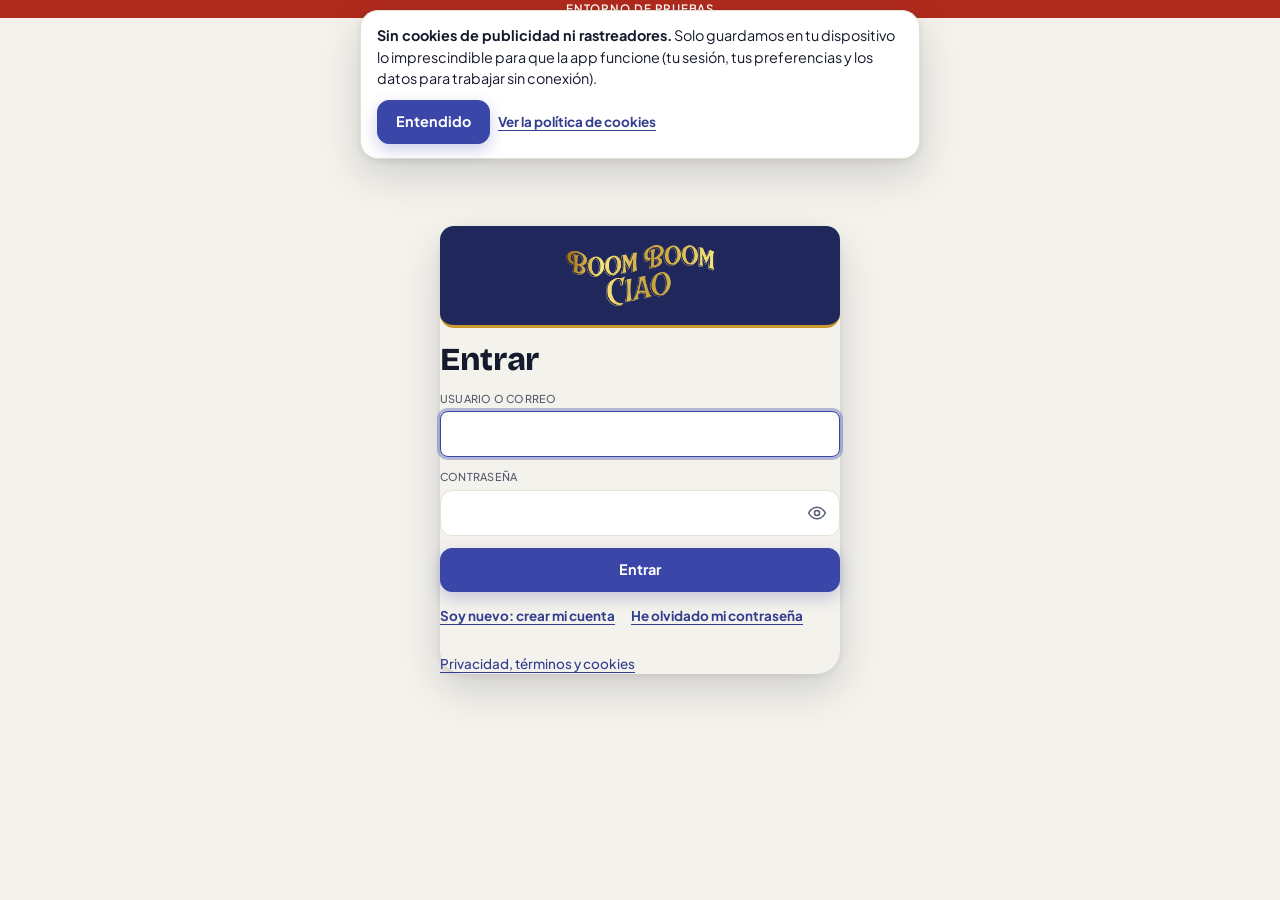
==== commit 2766844e: "Add files via upload" ====
--- a/index.html
+++ b/index.html
@@ -3,11 +3,12 @@
 <head>
 <meta charset="utf-8">
 <meta name="viewport" content="width=device-width,initial-scale=1,viewport-fit=cover">
-<meta http-equiv="Content-Security-Policy" content="default-src 'self'; script-src 'self'; style-src 'self' 'unsafe-inline' https://fonts.googleapis.com; font-src 'self' https://fonts.gstatic.com; img-src 'self' data: blob:; connect-src 'self' https://*.supabase.co wss://*.supabase.co; worker-src 'self' blob:; object-src 'none'; base-uri 'self'; form-action 'self'">
+<meta http-equiv="Content-Security-Policy" content="default-src 'self'; script-src 'self' https://challenges.cloudflare.com; style-src 'self' 'unsafe-inline'; font-src 'self' data:; img-src 'self' data: blob:; connect-src 'self' https://*.supabase.co wss://*.supabase.co; frame-src https://challenges.cloudflare.com; worker-src 'self' blob:; object-src 'none'; base-uri 'self'; form-action 'self'; upgrade-insecure-requests">
 <title>Boom Boom Ciao</title>
 <meta name="description" content="Gestión de cocina: escandallos, precios, recetas, inventario y mermas.">
 <meta name="theme-color" content="#2D3661">
 <meta name="robots" content="noindex,nofollow">
+<meta name="referrer" content="strict-origin-when-cross-origin">
 <link rel="manifest" href="manifest.webmanifest">
 <link rel="icon" type="image/png" sizes="192x192" href="icon-192.png">
 <link rel="apple-touch-icon" href="apple-touch-icon.png">
@@ -15,42 +16,52 @@
 <meta name="mobile-web-app-capable" content="yes">
 <meta name="apple-mobile-web-app-title" content="Boom Boom Ciao">
 <meta name="apple-mobile-web-app-status-bar-style" content="black-translucent">
-<link rel="preconnect" href="https://fonts.gstatic.com" crossorigin>
-<link rel="stylesheet" href="https://fonts.googleapis.com/css2?family=Anton&family=DM+Mono:wght@400;500&family=Hanken+Grotesk:wght@400;500;600;700&family=Instrument+Serif:ital@0;1&display=swap">
-<link rel="stylesheet" href="inicio.css">
-<link rel="stylesheet" href="base.css">
-<link rel="stylesheet" href="componentes.css">
-<link rel="stylesheet" href="pantallas.css">
-<link rel="stylesheet" href="novedades.css">
+<link rel="stylesheet" href="fuentes.css?v=30">
+<link rel="stylesheet" href="inicio.css?v=30">
+<link rel="stylesheet" href="base.css?v=30">
+<link rel="stylesheet" href="componentes.css?v=30">
+<link rel="stylesheet" href="pantallas.css?v=30">
+<link rel="stylesheet" href="novedades.css?v=30">
+<link rel="stylesheet" href="retoques-movil.css?v=30">
+<link rel="stylesheet" href="zz-estilo.css?v=30">
+<link rel="stylesheet" href="zzz-pomodoro.css?v=30">
 </head>
 <body>
 
+<a class="saltar" href="#vista">Saltar al contenido</a>
+<div id="tirar" aria-hidden="true"><span>Desliza para actualizar</span></div>
 <div class="wrap">
   <header class="top">
     <button class="btn small" id="btn-menu" type="button" aria-controls="menu" aria-expanded="false"><svg viewBox="0 0 24 24" width="18" height="18" aria-hidden="true" fill="none" stroke="currentColor" stroke-width="2" stroke-linecap="round"><path d="M4 7h16M4 12h16M4 17h16"/></svg>Menú</button>
     <h1><img src="logo-oro.png" alt="Boom Boom Ciao" width="92" height="39"></h1>
     <span class="voz"><span class="voz-t">Gestión de cocina</span><small id="rol"></small></span>
+    <select id="area-sel" class="area-sel" aria-label="Zona de trabajo"><option value="cocina">Cocina</option><option value="barra">Barra</option><option value="">Todo</option></select>
     <button class="btn small" id="btn-buscar" type="button" aria-label="Buscar en toda la app" title="Buscar (Ctrl + K)"><svg viewBox="0 0 24 24" width="18" height="18" aria-hidden="true" fill="none" stroke="currentColor" stroke-width="2" stroke-linecap="round"><circle cx="11" cy="11" r="7"/><path d="M20 20l-3.5-3.5"/></svg></button>
   </header>
   <div class="subs" id="subs" hidden></div>
   <p class="aviso" id="aviso" hidden></p>
-  <main id="vista" class="col"><section class="card estado"><strong>Cargando la cocina</strong><span>Platos, precios, inventario y mermas.</span></section></main>
+  <div class="recs" id="recordatorio" hidden aria-live="polite"></div>
+  <main id="vista" class="col" tabindex="-1"><section class="card estado"><strong>Cargando la cocina</strong><span>Platos, precios, inventario y mermas.</span></section></main>
   <p class="hint" id="guardado" aria-live="polite"></p>
   <datalist id="dl-productos"></datalist>
   <datalist id="dl-solo-prod"></datalist>
   <datalist id="dl-proveedores"></datalist>
   <datalist id="dl-grupos"></datalist>
+  <datalist id="dl-gelab"></datalist>
+  <datalist id="dl-tiempos"><option value="Entrante"></option><option value="Principal"></option><option value="Postre"></option><option value="Bebida"></option><option value="Pan y aperitivo"></option></datalist>
+  <datalist id="dl-equipo"></datalist>
 </div>
 <button class="btn" id="btn-deshacer" type="button" hidden></button>
 <div id="velo"></div>
+<nav id="tabbar" aria-label="Secciones"></nav>
 <aside id="menu" aria-label="Menú principal">
   <div class="m-top"><img src="logo-oro.png" alt="" width="110" height="46"><button class="icon" id="menu-cerrar" type="button" aria-label="Cerrar menú">×</button></div>
   <nav id="menu-nav" aria-label="Secciones"></nav>
-  <div class="m-cuenta" id="m-cuenta" hidden><div class="fila"><b id="cu-nombre"></b><span class="m-bts"><button class="btn small" id="btn-usuarios" type="button" hidden>Usuarios</button><button class="btn small" id="btn-salir" type="button">Salir</button></span></div><select id="cu-rest" aria-label="Restaurante" hidden></select><div class="m-enl"><button class="link" id="btn-clave" type="button">Cambiar contraseña</button><button class="link" id="btn-copias" type="button" hidden>Copias automáticas</button><button class="link" id="btn-legal" type="button">Aviso legal</button></div></div>
+  <div class="m-cuenta" id="m-cuenta" hidden><div class="fila"><b id="cu-nombre"></b><span class="m-bts"><button class="btn small" id="btn-usuarios" type="button" hidden>Usuarios</button><button class="btn small" id="btn-salir" type="button">Salir</button></span></div><select id="cu-rest" aria-label="Restaurante" hidden></select><div class="m-enl"><button class="link" id="btn-clave" type="button">Mi cuenta y contraseña</button><button class="link" id="btn-copias" type="button" hidden>Copias automáticas</button><button class="link" id="btn-legal" type="button">Privacidad y términos</button></div></div>
   <div class="m-pie" id="m-des" hidden><span class="lbl">Último cambio</span><button class="btn small" id="btn-des-menu" type="button">Deshacer</button></div>
   <div class="m-pie" id="m-copia" hidden><span class="lbl">Copia de datos</span><span class="m-bts"><button class="btn small" id="btn-copia" type="button">Descargar</button><button class="btn small" id="btn-restaurar" type="button" hidden>Restaurar</button></span><input id="f-copia" type="file" accept=".json,application/json" hidden></div>
-  <div class="m-pie"><span class="lbl">Apariencia</span><button class="btn small" id="btn-tema" type="button">Oscuro</button></div>
-  <div class="m-pie"><span class="lbl">Versión</span><span id="m-ver">11</span></div>
+  <div class="m-pie"><span class="lbl">Ajustes</span><button class="btn small" id="btn-ajustes" type="button">Apariencia y mi cuenta</button></div>
+  <div class="m-pie"><span class="lbl">Versión</span><span class="m-bts"><span id="m-ver">Pomodoro 3.0</span><button class="btn small" id="btn-reparar" type="button" title="Borra la copia guardada en este dispositivo y descarga la última versión">Actualizar</button></span><span class="hint m-tirar">Para actualizar, desliza la pantalla hacia abajo desde arriba.</span></div>
 </aside>
 <div id="toast" role="status" hidden></div>
 <div id="cocina" hidden></div>
@@ -61,76 +72,100 @@
 <div id="multi" hidden role="dialog" aria-modal="true" aria-label="Exportar varios"></div>
 
 <!-- Configuración del entorno y librería de la base de datos -->
-<script src="config.js"></script>
+<script src="config.js?v=30"></script>
 <script src="supabase.js"></script>
 <!-- La app, por partes. El orden importa: cada archivo usa lo que definen los anteriores. -->
-<script src="base.js"></script>
-<script src="modelo.js"></script>
-<script src="indices.js"></script>
-<script src="guardado.js"></script>
-<script src="calculo.js"></script>
-<script src="pintado.js"></script>
-<script src="carta.js"></script>
-<script src="ficha.js"></script>
-<script src="precios.js"></script>
-<script src="recetas.js"></script>
-<script src="dictado.js"></script>
-<script src="inventario.js"></script>
-<script src="mermas.js"></script>
-<script src="alergenos-y-utilidades.js"></script>
-<script src="alertas.js"></script>
-<script src="comparar.js"></script>
-<script src="panel.js"></script>
-<script src="sala.js"></script>
-<script src="ingenieria.js"></script>
-<script src="eventos.js"></script>
-<script src="modo-cocina.js"></script>
-<script src="produccion.js"></script>
-<script src="etiquetas.js"></script>
-<script src="appcc.js"></script>
-<script src="compras.js"></script>
-<script src="ficha-extra.js"></script>
-<script src="informes-extra.js"></script>
-<script src="eventos-ampliacion.js"></script>
-<script src="permisos.js"></script>
-<script src="nombres.js"></script>
-<script src="precio-historial.js"></script>
-<script src="imagenes.js"></script>
-<script src="documentos.js"></script>
-<script src="asistente.js"></script>
-<script src="escaner.js"></script>
-<script src="ventas.js"></script>
-<script src="eventos-ia.js"></script>
-<script src="informes.js"></script>
-<script src="lienzo.js"></script>
-<script src="pdf.js"></script>
-<script src="excel.js"></script>
-<script src="varios.js"></script>
-<script src="eventos-principales.js"></script>
-<script src="tema.js"></script>
-<script src="navegacion.js"></script>
-<script src="recibir.js"></script>
-<script src="copia.js"></script>
-<script src="deshacer.js"></script>
-<script src="proveedores.js"></script>
-<script src="pedidos.js"></script>
-<script src="historial.js"></script>
-<script src="legal-y-copias.js"></script>
-<script src="grupo.js"></script>
-<script src="tarifas.js"></script>
-<script src="escandallos.js"></script>
-<script src="unidades.js"></script>
-<script src="seleccion.js"></script>
-<script src="manual.js"></script>
-<script src="primeros-pasos.js"></script>
-<script src="buscador.js"></script>
-<script src="limite-ia.js"></script>
-<script src="sesion.js"></script>
-<script src="almacen-local.js"></script>
-<script src="sincronizacion.js"></script>
-<script src="acceso.js"></script>
-<script src="usuarios.js"></script>
-<script src="ia.js"></script>
-<script src="arranque.js"></script>
+<script src="base.js?v=30"></script>
+<script src="modelo.js?v=30"></script>
+<script src="indices.js?v=30"></script>
+<script src="guardado.js?v=30"></script>
+<script src="calculo.js?v=30"></script>
+<script src="formatos.js?v=30"></script>
+<script src="pintado.js?v=30"></script>
+<script src="carta.js?v=30"></script>
+<script src="ficha.js?v=30"></script>
+<script src="precios.js?v=30"></script>
+<script src="recetas.js?v=30"></script>
+<script src="dictado.js?v=30"></script>
+<script src="inventario.js?v=30"></script>
+<script src="mermas.js?v=30"></script>
+<script src="alergenos-y-utilidades.js?v=30"></script>
+<script src="alertas.js?v=30"></script>
+<script src="comparar.js?v=30"></script>
+<script src="panel.js?v=30"></script>
+<script src="sala.js?v=30"></script>
+<script src="ingenieria.js?v=30"></script>
+<script src="eventos.js?v=30"></script>
+<script src="modo-cocina.js?v=30"></script>
+<script src="produccion.js?v=30"></script>
+<script src="etiquetas.js?v=30"></script>
+<script src="appcc.js?v=30"></script>
+<script src="compras.js?v=30"></script>
+<script src="ficha-extra.js?v=30"></script>
+<script src="informes-extra.js?v=30"></script>
+<script src="detalle.js?v=30"></script>
+<script src="eventos-ampliacion.js?v=30"></script>
+<script src="permisos.js?v=30"></script>
+<script src="nombres.js?v=30"></script>
+<script src="precio-historial.js?v=30"></script>
+<script src="imagenes.js?v=30"></script>
+<script src="documentos.js?v=30"></script>
+<script src="asistente.js?v=30"></script>
+<script src="chat-flotante.js?v=30"></script>
+<script src="escaner.js?v=30"></script>
+<script src="ventas.js?v=30"></script>
+<script src="eventos-ia.js?v=30"></script>
+<script src="informes.js?v=30"></script>
+<script src="lienzo.js?v=30"></script>
+<script src="pdf.js?v=30"></script>
+<script src="excel.js?v=30"></script>
+<script src="varios.js?v=30"></script>
+<script src="eventos-principales.js?v=30"></script>
+<script src="tema.js?v=30"></script>
+<script src="navegacion.js?v=30"></script>
+<script src="interfaz.js?v=30"></script>
+<script src="recibir.js?v=30"></script>
+<script src="copia.js?v=30"></script>
+<script src="deshacer.js?v=30"></script>
+<script src="proveedores.js?v=30"></script>
+<script src="pedidos.js?v=30"></script>
+<script src="historial.js?v=30"></script>
+<script src="legal-y-copias.js?v=30"></script>
+<script src="legal.js?v=30"></script>
+<script src="grupo.js?v=30"></script>
+<script src="tarifas.js?v=30"></script>
+<script src="escandallos.js?v=30"></script>
+<script src="unidades.js?v=30"></script>
+<script src="seleccion.js?v=30"></script>
+<script src="grupos-carta.js?v=30"></script>
+<script src="fotos.js?v=30"></script>
+<script src="menus-carta.js?v=30"></script>
+<script src="zonas.js?v=30"></script>
+<script src="recordatorios.js?v=30"></script>
+<script src="turnos.js?v=30"></script>
+<script src="reparto.js?v=30"></script>
+<script src="cuadre.js?v=30"></script>
+<script src="aprobar.js?v=30"></script>
+<script src="consumo.js?v=30"></script>
+<script src="enlazar.js?v=30"></script>
+<script src="repaso-kgl.js?v=30"></script>
+<script src="tablon.js?v=30"></script>
+<script src="tareas.js?v=30"></script>
+<script src="etiquetas-acciones.js?v=30"></script>
+<script src="manual.js?v=30"></script>
+<script src="primeros-pasos.js?v=30"></script>
+<script src="buscador.js?v=30"></script>
+<script src="limite-ia.js?v=30"></script>
+<script src="sesion.js?v=30"></script>
+<script src="almacen-local.js?v=30"></script>
+<script src="archivos.js?v=30"></script>
+<script src="avisos.js?v=30"></script>
+<script src="limpieza.js?v=30"></script>
+<script src="sincronizacion.js?v=30"></script>
+<script src="acceso.js?v=30"></script>
+<script src="mi-cuenta.js?v=30"></script>
+<script src="usuarios.js?v=30"></script>
+<script src="ia.js?v=30"></script>
+<script src="arranque.js?v=30"></script>
 </body>
 </html>
--- a/fuentes.css
+++ b/fuentes.css
@@ -0,0 +1,8 @@
+/* Fuentes de la app (servidas desde aquí, sin conexiones a terceros) · SIL Open Font License 1.1 */
+@font-face{font-family:'Plus Jakarta Sans';font-style:normal;font-weight:400;font-display:swap;src:url('plus-jakarta-sans-latin-400-normal.woff2') format('woff2');unicode-range:U+0000-00FF,U+0131,U+0152-0153,U+02BB-02BC,U+02C6,U+02DA,U+02DC,U+0304,U+0308,U+0329,U+2000-206F,U+20AC,U+2122,U+2191,U+2193,U+2212,U+2215,U+FEFF,U+FFFD}
+@font-face{font-family:'Plus Jakarta Sans';font-style:normal;font-weight:500;font-display:swap;src:url('plus-jakarta-sans-latin-500-normal.woff2') format('woff2');unicode-range:U+0000-00FF,U+0131,U+0152-0153,U+02BB-02BC,U+02C6,U+02DA,U+02DC,U+0304,U+0308,U+0329,U+2000-206F,U+20AC,U+2122,U+2191,U+2193,U+2212,U+2215,U+FEFF,U+FFFD}
+@font-face{font-family:'Plus Jakarta Sans';font-style:normal;font-weight:600;font-display:swap;src:url('plus-jakarta-sans-latin-600-normal.woff2') format('woff2');unicode-range:U+0000-00FF,U+0131,U+0152-0153,U+02BB-02BC,U+02C6,U+02DA,U+02DC,U+0304,U+0308,U+0329,U+2000-206F,U+20AC,U+2122,U+2191,U+2193,U+2212,U+2215,U+FEFF,U+FFFD}
+@font-face{font-family:'Plus Jakarta Sans';font-style:normal;font-weight:700;font-display:swap;src:url('plus-jakarta-sans-latin-700-normal.woff2') format('woff2');unicode-range:U+0000-00FF,U+0131,U+0152-0153,U+02BB-02BC,U+02C6,U+02DA,U+02DC,U+0304,U+0308,U+0329,U+2000-206F,U+20AC,U+2122,U+2191,U+2193,U+2212,U+2215,U+FEFF,U+FFFD}
+@font-face{font-family:'Plus Jakarta Sans';font-style:normal;font-weight:800;font-display:swap;src:url('plus-jakarta-sans-latin-800-normal.woff2') format('woff2');unicode-range:U+0000-00FF,U+0131,U+0152-0153,U+02BB-02BC,U+02C6,U+02DA,U+02DC,U+0304,U+0308,U+0329,U+2000-206F,U+20AC,U+2122,U+2191,U+2193,U+2212,U+2215,U+FEFF,U+FFFD}
+@font-face{font-family:'Bricolage Grotesque';font-style:normal;font-weight:700;font-display:swap;src:url('bricolage-grotesque-latin-700-normal.woff2') format('woff2');unicode-range:U+0000-00FF,U+0131,U+0152-0153,U+02BB-02BC,U+02C6,U+02DA,U+02DC,U+0304,U+0308,U+0329,U+2000-206F,U+20AC,U+2122,U+2191,U+2193,U+2212,U+2215,U+FEFF,U+FFFD}
+@font-face{font-family:'Bricolage Grotesque';font-style:normal;font-weight:800;font-display:swap;src:url('bricolage-grotesque-latin-800-normal.woff2') format('woff2');unicode-range:U+0000-00FF,U+0131,U+0152-0153,U+02BB-02BC,U+02C6,U+02DA,U+02DC,U+0304,U+0308,U+0329,U+2000-206F,U+20AC,U+2122,U+2191,U+2193,U+2212,U+2215,U+FEFF,U+FFFD}
--- a/novedades.css
+++ b/novedades.css
@@ -451,3 +451,80 @@
   color: var(--muted);
   font-weight: 400;
 }
+
+/* Grupos de la carta */
+.gruposc {
+  display: flex;
+  flex-wrap: wrap;
+  gap: 8px;
+  align-items: center;
+}
+.chipg {
+  border: 1px solid var(--line);
+  background: var(--surface);
+  color: var(--ink);
+  border-radius: 999px;
+  padding: 7px 14px;
+  font: inherit;
+  font-weight: 600;
+  font-size: 0.9rem;
+  cursor: pointer;
+  min-height: 38px;
+}
+.chipg small {
+  font-weight: 400;
+  color: var(--muted);
+  margin-left: 4px;
+}
+.chipg[aria-pressed='true'] {
+  background: var(--accent);
+  border-color: var(--accent);
+  color: var(--on-accent);
+}
+.chipg[aria-pressed='true'] small {
+  color: inherit;
+  opacity: 0.8;
+}
+.grupoh {
+  margin: 14px 0 2px;
+  padding-top: 12px;
+  border-top: 2px solid var(--oro);
+  font-family: var(--font-voz);
+  font-weight: 400;
+  font-size: 1.25rem;
+  letter-spacing: 0;
+  text-transform: none;
+  color: var(--ink);
+}
+.rows > .grupoh:first-child {
+  margin-top: 0;
+  padding-top: 0;
+  border-top: 0;
+}
+.grupoh + .row {
+  border-top: 0;
+}
+.grc-lista {
+  display: flex;
+  flex-direction: column;
+  flex: 0 1 auto;
+  min-height: 0;
+  overflow-y: auto;
+}
+.grc {
+  display: flex;
+  flex-wrap: wrap;
+  gap: 8px;
+  align-items: center;
+  padding: 10px 0;
+  border-top: 1px solid var(--line);
+}
+.grc input {
+  flex: 1 1 160px;
+  min-width: 0;
+}
+.grc small {
+  color: var(--muted);
+  font-size: 0.8rem;
+  min-width: 62px;
+}
--- a/retoques-movil.css
+++ b/retoques-movil.css
@@ -0,0 +1,1354 @@
+/* ======== Retoques para que nada se pise en el móvil ========
+   Va la última, así que manda sobre las demás hojas. */
+
+/* Los controles nunca son más anchos que su hueco (en iPhone, los de fecha sí lo eran) */
+input,
+select,
+textarea {
+  min-width: 0;
+  max-width: 100%;
+}
+input[type='date'],
+input[type='time'],
+input[type='month'] {
+  -webkit-appearance: none;
+  appearance: none;
+  display: block;
+  width: 100%;
+  min-height: 46px;
+  text-align: left;
+}
+input[type='date']::-webkit-date-and-time-value {
+  text-align: left;
+}
+/* En iPhone, por debajo de 16 px el navegador hace zoom al escribir */
+@media (max-width: 560px) {
+  input,
+  select,
+  textarea {
+    font-size: 16px;
+  }
+}
+/* Cualquier hijo de rejilla o fila flexible puede encoger: los textos largos bajan de línea */
+.field,
+.ficha > *,
+.row > *,
+.n,
+.d,
+.acciones > *,
+.kpi {
+  min-width: 0;
+}
+.n b,
+.n span,
+.kpi b,
+h2,
+h3 {
+  overflow-wrap: anywhere;
+}
+.field > label,
+.mini > span {
+  display: block;
+  white-space: nowrap;
+  overflow: hidden;
+  text-overflow: ellipsis;
+}
+.check {
+  align-items: flex-start;
+  line-height: 1.35;
+}
+.check input {
+  flex: none;
+  margin-top: 2px;
+}
+
+/* Cabecera: en el teléfono solo logo, área de trabajo, menú y buscar */
+.top {
+  min-width: 0;
+}
+@media (max-width: 520px) {
+  .top {
+    gap: 8px;
+    padding: 8px 10px;
+  }
+  .voz small {
+    display: none;
+  }
+  .top #btn-menu span,
+  .top .m-t {
+    display: none;
+  }
+}
+
+/* Barra de acciones: el texto de ayuda va en su propia línea, a lo ancho */
+.bar > .hint,
+.bar > p.hint {
+  flex: 1 1 100%;
+  margin: 0;
+}
+.bar .btn,
+.bar .exp {
+  flex: none;
+}
+@media (max-width: 560px) {
+  .bar {
+    gap: 8px;
+  }
+  .bar > .field {
+    flex: 1 1 100%;
+  }
+  .bar > .field.corto {
+    flex: 1 1 150px;
+  }
+  /* Buscar + botón principal + Más caben en una fila */
+  .bar > .field:first-child:has(input[type='search']) {
+    flex: 1 1 160px;
+  }
+}
+.bar select {
+  min-width: 140px;
+}
+
+/* Desplegable «Más» / «Compartir» */
+.exp > .btn {
+  display: inline-flex;
+  align-items: center;
+  gap: 6px;
+}
+.exp .flecha {
+  transition: transform 0.15s;
+}
+.exp > .btn[aria-expanded='true'] .flecha {
+  transform: rotate(180deg);
+}
+.exp-m {
+  min-width: 220px;
+  max-width: calc(100vw - 32px);
+  box-shadow: 0 12px 32px rgb(0 0 0 / 0.16);
+}
+.exp-m a {
+  display: flex;
+  align-items: center;
+  height: 40px;
+  padding: 0 10px;
+  border-radius: 8px;
+  font-weight: 600;
+  font-size: 0.9rem;
+  color: var(--ink);
+  text-decoration: none;
+}
+.exp-m a:hover {
+  background: var(--sunken);
+}
+.exp-sep {
+  display: block;
+  margin: 4px 10px 0;
+  padding-top: 8px;
+  border-top: 1px solid var(--line);
+  font-family: var(--font-mono);
+  font-size: 0.66rem;
+  letter-spacing: 0.08em;
+  text-transform: uppercase;
+  color: var(--muted);
+}
+
+/* Botón de borrar */
+.btn.peligro {
+  color: var(--crit);
+  border-color: color-mix(in srgb, var(--crit) 40%, var(--line));
+}
+.btn.peligro[data-ok] {
+  background: var(--crit);
+  border-color: var(--crit);
+  color: #fff;
+}
+
+/* Filas de listas: precio y etiqueta nunca encima del nombre */
+.row {
+  align-items: center;
+}
+.row .d {
+  flex: none;
+  text-align: right;
+}
+.row .d .pill {
+  white-space: nowrap;
+}
+
+/* El aviso flotante de «Deshacer» y los mensajes no tapan el final de la página */
+#vista {
+  padding-bottom: 96px;
+}
+#btn-deshacer {
+  max-width: calc(100vw - 110px);
+  text-align: left;
+  white-space: nowrap;
+  overflow: hidden;
+  text-overflow: ellipsis;
+}
+#toast {
+  max-width: calc(100vw - 32px);
+}
+
+/* Pestañas de cada apartado: se deslizan de lado y se nota que hay más */
+#subs {
+  scrollbar-width: none;
+  -webkit-mask-image: linear-gradient(90deg, #000 calc(100% - 28px), transparent);
+  mask-image: linear-gradient(90deg, #000 calc(100% - 28px), transparent);
+  padding-right: 28px;
+}
+#subs::-webkit-scrollbar {
+  display: none;
+}
+
+/* ======== Zona de trabajo (Cocina / Barra) en la cabecera ======== */
+.area-sel {
+  flex: none;
+  width: auto;
+  min-width: 0;
+  height: 38px;
+  min-height: 0;
+  padding: 0 30px 0 12px;
+  border-radius: 999px;
+  border: 1px solid var(--band-line);
+  background-color: color-mix(in srgb, var(--band) 70%, #000);
+  color: var(--band-oro);
+  font-family: var(--font-mono);
+  font-size: 0.78rem;
+  letter-spacing: 0.06em;
+  text-transform: uppercase;
+  -webkit-appearance: none;
+  appearance: none;
+  background-image: url("data:image/svg+xml,%3Csvg xmlns='http://www.w3.org/2000/svg' viewBox='0 0 24 24' fill='none' stroke='%23e3c36a' stroke-width='2.4' stroke-linecap='round'%3E%3Cpath d='M6 9l6 6 6-6'/%3E%3C/svg%3E");
+  background-repeat: no-repeat;
+  background-position: right 10px center;
+  background-size: 14px;
+}
+@media (max-width: 560px) {
+  .area-sel {
+    font-size: 14px;
+    letter-spacing: 0.02em;
+  }
+}
+@media (max-width: 380px) {
+  .top h1 img {
+    width: 74px;
+    height: auto;
+  }
+}
+
+/* ======== Barra de selección: fija abajo ======== */
+.selbar {
+  position: fixed;
+  z-index: 17;
+  left: 0;
+  right: 0;
+  bottom: 0;
+  background: var(--surface);
+  border-top: 2px solid var(--accent);
+  box-shadow: 0 -10px 30px rgb(0 0 0 / 0.14);
+  padding: 10px max(16px, env(safe-area-inset-right, 0px)) calc(10px + env(safe-area-inset-bottom, 0px)) max(16px, env(safe-area-inset-left, 0px));
+}
+.selbar-top {
+  max-width: 820px;
+  margin: 0 auto;
+  display: flex;
+  align-items: center;
+  gap: 8px;
+}
+.selbar-top b {
+  margin-right: auto;
+  font-size: 0.92rem;
+  min-width: 0;
+  line-height: 1.15;
+}
+.selbar-top .btn {
+  flex: none;
+}
+.selacc {
+  position: relative;
+  border: 0;
+  padding: 0;
+}
+.selacc > summary {
+  list-style: none;
+  font-family: var(--font-body);
+  font-size: 0.9rem;
+  font-weight: 600;
+  letter-spacing: 0;
+  text-transform: none;
+  color: var(--on-accent);
+  margin: 0;
+}
+.selacc[open] > summary {
+  margin: 0;
+}
+.selacc > summary::-webkit-details-marker {
+  display: none;
+}
+.selacc[open] > summary {
+  background: var(--ink);
+  border-color: var(--ink);
+}
+/* Las acciones se abren hacia arriba */
+.selbar-acc {
+  position: absolute;
+  right: -60px;
+  bottom: calc(100% + 14px);
+  width: min(330px, calc(100vw - 32px));
+  display: flex;
+  flex-direction: column;
+  gap: 8px;
+  padding: 12px;
+  background: var(--surface);
+  border: 1px solid var(--line);
+  border-radius: 16px;
+  box-shadow: 0 16px 40px rgb(0 0 0 / 0.2);
+}
+.selbar-acc > .btn {
+  width: 100%;
+  justify-content: flex-start;
+  text-align: left;
+}
+.selgrupo {
+  display: flex;
+  gap: 8px;
+  min-width: 0;
+}
+.selgrupo select,
+.selgrupo input {
+  flex: 1 1 auto;
+  min-width: 0;
+  height: 40px;
+  min-height: 0;
+}
+body.seleccionando #chat-fab,
+body.seleccionando #btn-deshacer {
+  display: none;
+}
+body.seleccionando #vista {
+  padding-bottom: 120px;
+}
+
+/* ======== Fotos de los platos ======== */
+.row:has(> .mini-foto) {
+  grid-template-columns: 46px minmax(0, 1fr) auto;
+}
+.mini-foto {
+  width: 46px;
+  height: 46px;
+  border-radius: 12px;
+  object-fit: cover;
+  display: grid;
+  place-items: center;
+  flex: none;
+}
+.mini-foto.vacia {
+  background: var(--accent-soft);
+  color: var(--accent);
+  font-family: var(--font-voz);
+  font-size: 1.35rem;
+  font-style: italic;
+}
+.mini-foto.vacia.barra {
+  background: color-mix(in srgb, var(--oro) 28%, var(--surface));
+  color: var(--warn);
+}
+.mini-foto.menu {
+  background: var(--band);
+  color: var(--band-oro);
+}
+.ficha-cab,
+.receta-cab {
+  display: flex;
+  gap: 14px;
+  align-items: center;
+}
+.ficha-cab {
+  flex-direction: row;
+}
+.ficha-cab-t {
+  flex: 1;
+  min-width: 0;
+  display: flex;
+  flex-direction: column;
+  gap: 6px;
+}
+.ficha-cab-t h2 {
+  margin: 0;
+  font-size: 1.7rem;
+  line-height: 1.1;
+}
+.ficha-cab .resumen {
+  flex: none;
+  display: flex;
+  flex-wrap: wrap;
+  align-items: baseline;
+  gap: 4px 10px;
+}
+.foto-caja {
+  flex: none;
+  width: 104px;
+  display: flex;
+  flex-direction: column;
+  align-items: center;
+  gap: 4px;
+}
+.foto-caja img,
+.foto-vacia {
+  width: 104px;
+  height: 104px;
+  border-radius: 16px;
+  object-fit: cover;
+}
+.foto-vacia {
+  display: flex;
+  flex-direction: column;
+  align-items: center;
+  justify-content: center;
+  gap: 4px;
+  border: 1.5px dashed var(--line);
+  background: var(--sunken);
+  color: var(--muted);
+  font: inherit;
+  font-size: 0.78rem;
+  font-weight: 600;
+  cursor: pointer;
+}
+.foto-bts {
+  display: flex;
+  gap: 10px;
+  font-size: 0.8rem;
+}
+@media (max-width: 420px) {
+  .foto-caja,
+  .foto-caja img,
+  .foto-vacia {
+    width: 84px;
+  }
+  .foto-caja img,
+  .foto-vacia {
+    height: 84px;
+  }
+  .ficha-cab-t h2 {
+    font-size: 1.4rem;
+  }
+}
+
+/* ======== Menús en la carta ======== */
+.menurow .n b {
+  font-size: 1.02rem;
+}
+.menu-platos {
+  margin: -2px 0 6px 22px;
+  padding-left: 12px;
+  border-left: 2px solid var(--oro);
+}
+.menu-platos .row {
+  padding: 6px 2px;
+  border-top: 0;
+}
+.menu-platos .mini-foto {
+  width: 34px;
+  height: 34px;
+  border-radius: 9px;
+  font-size: 1rem;
+}
+.menu-platos .row:has(> .mini-foto) {
+  grid-template-columns: 34px minmax(0, 1fr);
+}
+.ordenc {
+  display: flex;
+  align-items: center;
+  gap: 8px;
+  justify-content: flex-end;
+}
+.ordenc label {
+  font-family: var(--font-mono);
+  font-size: 0.68rem;
+  letter-spacing: 0.08em;
+  text-transform: uppercase;
+  color: var(--muted);
+}
+.ordenc select {
+  width: auto;
+  height: 38px;
+  min-height: 0;
+}
+.ev-ings {
+  margin-top: 4px;
+}
+.ev-ings summary {
+  font-size: 0.82rem;
+}
+.ev-ings .ri {
+  margin: 6px 0 0;
+  font-size: 0.84rem;
+}
+table.nivel {
+  width: 100%;
+  border-collapse: collapse;
+  font-size: 0.88rem;
+}
+table.nivel th,
+table.nivel td {
+  padding: 7px 6px;
+  border-bottom: 1px solid var(--line);
+  text-align: right;
+  white-space: nowrap;
+}
+table.nivel th:first-child,
+table.nivel td:first-child {
+  text-align: left;
+  white-space: normal;
+}
+table.nivel th {
+  font-family: var(--font-mono);
+  font-size: 0.66rem;
+  letter-spacing: 0.06em;
+  text-transform: uppercase;
+  color: var(--muted);
+  font-weight: 500;
+}
+table.nivel tfoot td {
+  font-weight: 700;
+  border-bottom: 0;
+}
+.tabla {
+  overflow-x: auto;
+}
+
+/* ======== Chat flotante del asistente ======== */
+#chat-fab {
+  position: fixed;
+  right: max(16px, env(safe-area-inset-right, 0px));
+  bottom: calc(16px + env(safe-area-inset-bottom, 0px));
+  z-index: 18;
+  width: 58px;
+  height: 58px;
+  border-radius: 50%;
+  border: 2px solid var(--oro);
+  background: var(--band);
+  color: var(--band-oro);
+  display: grid;
+  place-items: center;
+  cursor: pointer;
+  box-shadow: 0 10px 28px rgb(20 23 43 / 0.32);
+  transition: transform 0.15s;
+}
+#chat-fab:active {
+  transform: scale(0.94);
+}
+#chat-fab.abierto {
+  background: var(--oro);
+  color: var(--band);
+}
+#chat-panel {
+  position: fixed;
+  z-index: 19;
+  right: max(16px, env(safe-area-inset-right, 0px));
+  bottom: calc(86px + env(safe-area-inset-bottom, 0px));
+  width: min(400px, calc(100vw - 32px));
+  height: min(600px, calc(100dvh - 140px));
+  display: flex;
+  flex-direction: column;
+  gap: 10px;
+  padding: 14px;
+  background: var(--surface);
+  border: 1px solid var(--line);
+  border-radius: 20px;
+  box-shadow: 0 20px 50px rgb(0 0 0 / 0.25);
+}
+#chat-panel[hidden] {
+  display: none;
+}
+.chat-top {
+  display: flex;
+  align-items: center;
+  gap: 10px;
+}
+.chat-top b {
+  font-family: var(--font-voz);
+  font-weight: 400;
+  font-size: 1.5rem;
+  margin-right: auto;
+}
+#chat-panel .msgs {
+  flex: 1;
+  min-height: 0;
+  max-height: none;
+  overflow-y: auto;
+}
+#chat-panel .as-form {
+  display: flex;
+  gap: 8px;
+  align-items: flex-end;
+}
+#chat-panel textarea {
+  flex: 1;
+  resize: none;
+  min-height: 46px;
+  max-height: 120px;
+}
+.chat-pie {
+  margin: 0;
+  font-size: 0.74rem;
+}
+@media (max-width: 560px) {
+  /* En el teléfono el chat ocupa la pantalla de abajo arriba, como una hoja */
+  #chat-panel {
+    left: 0;
+    right: 0;
+    bottom: 0;
+    width: auto;
+    height: calc(100dvh - 64px - env(safe-area-inset-top, 0px));
+    border-radius: 20px 20px 0 0;
+    padding: 14px max(16px, env(safe-area-inset-right, 0px)) calc(12px + env(safe-area-inset-bottom, 0px)) max(16px, env(safe-area-inset-left, 0px));
+  }
+  body.chat-abierto #chat-fab {
+    display: none;
+  }
+  body.chat-abierto {
+    overflow: hidden;
+  }
+}
+/* Lo que flota abajo no queda debajo del botón del chat */
+#toast,
+#btn-deshacer {
+  bottom: calc(88px + env(safe-area-inset-bottom, 0px));
+}
+#btn-deshacer {
+  bottom: calc(140px + env(safe-area-inset-bottom, 0px));
+}
+/* Botones de sugerencia con texto largo: crecen hacia abajo en vez de desbordarse */
+.tog {
+  height: auto;
+  min-height: 36px;
+  white-space: normal;
+  line-height: 1.3;
+  padding-top: 7px;
+  padding-bottom: 7px;
+}
+#chat-panel .togs {
+  display: flex;
+  flex-direction: column;
+  align-items: flex-start;
+  gap: 6px;
+}
+#chat-panel .tog {
+  text-align: left;
+  border-radius: 14px;
+}
+
+/* ======== Compras con desglose ======== */
+.grupoh.dia {
+  display: flex;
+  flex-wrap: wrap;
+  align-items: baseline;
+  justify-content: space-between;
+  gap: 2px 10px;
+  font-size: 1.1rem;
+}
+.grupoh.dia small {
+  font-family: var(--font-mono);
+  font-size: 0.72rem;
+  color: var(--muted);
+}
+details.compra {
+  border-top: 1px solid var(--line);
+  padding: 0;
+}
+details.compra > summary {
+  list-style: none;
+  cursor: pointer;
+  border-top: 0;
+  font-family: inherit;
+  text-transform: none;
+  letter-spacing: 0;
+  color: inherit;
+  margin: 0;
+}
+details.compra > summary::-webkit-details-marker {
+  display: none;
+}
+details.compra[open] > summary {
+  background: var(--sunken);
+  border-radius: 10px;
+}
+.compra-d {
+  display: flex;
+  flex-direction: column;
+  gap: 10px;
+  padding: 6px 4px 14px;
+}
+.clip {
+  display: inline-flex;
+  align-items: center;
+  gap: 3px;
+  font-size: 0.78rem;
+  color: var(--accent);
+  font-weight: 700;
+}
+.compra-d .btn svg {
+  margin-right: 4px;
+  vertical-align: -3px;
+}
+details.nueva-compra > summary {
+  font-family: inherit;
+  font-size: 0.95rem;
+  font-weight: 700;
+  text-transform: none;
+  letter-spacing: 0;
+  color: var(--accent);
+  cursor: pointer;
+}
+details.nueva-compra[open] > summary {
+  margin-bottom: 12px;
+}
+.visor {
+  display: flex;
+  flex-direction: column;
+  gap: 12px;
+  min-height: 0;
+  overflow: auto;
+}
+.visor img {
+  width: 100%;
+  height: auto;
+  border-radius: 12px;
+  border: 1px solid var(--line);
+}
+
+/* ======== Recordatorios de pedido ======== */
+.recs {
+  display: flex;
+  flex-direction: column;
+  gap: 8px;
+}
+.rec {
+  display: flex;
+  flex-wrap: wrap;
+  align-items: center;
+  gap: 10px 14px;
+  padding: 12px 14px;
+  border-radius: 14px;
+  background: color-mix(in srgb, var(--warn) 14%, var(--surface));
+  border: 1px solid color-mix(in srgb, var(--warn) 45%, var(--line));
+}
+.rec.urgente {
+  background: color-mix(in srgb, var(--crit) 14%, var(--surface));
+  border-color: color-mix(in srgb, var(--crit) 50%, var(--line));
+}
+.rec-t {
+  flex: 1 1 220px;
+  min-width: 0;
+  display: flex;
+  flex-direction: column;
+  gap: 2px;
+}
+.rec-t span {
+  font-size: 0.86rem;
+  color: var(--muted);
+}
+.rec-b {
+  display: flex;
+  gap: 8px;
+}
+.pv-dias .dias,
+#form-avisop .dias {
+  display: flex;
+  flex-wrap: wrap;
+  gap: 6px;
+}
+.dia {
+  position: relative;
+}
+.dia input {
+  position: absolute;
+  opacity: 0;
+  inset: 0;
+  cursor: pointer;
+}
+.dia span {
+  display: grid;
+  place-items: center;
+  width: 38px;
+  height: 38px;
+  border-radius: 50%;
+  border: 1px solid var(--line);
+  background: var(--surface);
+  font-weight: 700;
+  font-size: 0.86rem;
+}
+.dia input:checked + span {
+  background: var(--accent);
+  border-color: var(--accent);
+  color: var(--on-accent);
+}
+.dia input:focus-visible + span {
+  outline: 2px solid var(--accent);
+  outline-offset: 2px;
+}
+details.compra > summary {
+  font-size: 1rem;
+  font-weight: 400;
+}
+details.compra > summary .n b {
+  font-size: 1rem;
+}
+.compra-d table.nivel,
+#vista table.nivel {
+  font-size: 0.84rem;
+}
+.compra-d table.nivel th,
+.compra-d table.nivel td {
+  padding: 6px 4px;
+}
+.compra-d table.nivel td:first-child {
+  min-width: 110px;
+}
+/* ---- Turnos y avisos ---- */
+.tu-bar .tu-rango {
+  font-size: 0.98rem;
+  min-width: 0;
+}
+.tu-cab {
+  display: flex;
+  flex-wrap: wrap;
+  gap: 10px;
+  align-items: flex-end;
+}
+.tu-cab .grow {
+  flex: 1 1 220px;
+  min-width: 0;
+}
+.tu-cab .corto {
+  flex: 1 1 130px;
+  min-width: 0;
+}
+.tu-cab .corto input {
+  width: 100%;
+}
+.tu-tabla {
+  width: 100%;
+  table-layout: fixed;
+}
+.tu-tabla th:first-child {
+  width: 64px;
+  text-align: left;
+}
+#vista .tu-tabla th,
+#vista .tu-tabla td {
+  padding: 4px 3px;
+}
+.tu-tabla th small {
+  display: block;
+  font-weight: 400;
+  color: var(--muted);
+}
+.tu-tabla td input {
+  width: 100%;
+  min-width: 0;
+  padding-left: 8px;
+  padding-right: 6px;
+  font-size: 0.95rem;
+}
+.tu-tabla tr.hoy th,
+.tu-tabla tr.hoy td {
+  background: var(--accent-soft);
+}
+.turno .destinos {
+  display: flex;
+  flex-wrap: wrap;
+  gap: 6px;
+  margin: 8px 0 0;
+}
+.tu-hoy ul {
+  margin: 4px 0 0;
+  padding-left: 20px;
+}
+.tu-aviso {
+  border-left: 3px solid var(--oro);
+  padding-left: 10px;
+}
+/* ---- Fotos de limpieza ---- */
+.lf-p h4 {
+  margin: 12px 0 4px;
+}
+.lf-z p {
+  margin: 6px 0;
+}
+.lf-fotos {
+  display: grid;
+  grid-template-columns: repeat(auto-fill, minmax(84px, 1fr));
+  gap: 6px;
+}
+.lf-f {
+  position: relative;
+  padding: 0;
+  border: 1px solid var(--line);
+  border-radius: 8px;
+  overflow: hidden;
+  aspect-ratio: 1;
+  background: var(--sunken);
+  cursor: zoom-in;
+  max-width: 100%;
+}
+.lf-f img {
+  width: 100%;
+  height: 100%;
+  object-fit: cover;
+  display: block;
+}
+.lf-f span {
+  position: absolute;
+  left: 0;
+  right: 0;
+  bottom: 0;
+  font-size: 0.7rem;
+  background: var(--warn-bg);
+  color: var(--warn);
+}
+.lf-f.rota::after {
+  content: 'Ya borrada';
+  position: absolute;
+  inset: 0;
+  display: grid;
+  place-items: center;
+  font-size: 0.72rem;
+  color: var(--muted);
+}
+.lf-h {
+  display: inline-flex;
+  gap: 6px;
+  align-items: center;
+  font-size: 0.86rem;
+}
+/* ---- Cuadre y subidas ---- */
+.cuadre.con-dif,
+.subidas {
+  border-left: 4px solid var(--warn);
+}
+.cu-res {
+  display: flex;
+  flex-wrap: wrap;
+  gap: 6px;
+}
+/* ---- Cuadro de limpieza con el formato de la casa (verde, amarillo y días en verde claro) ---- */
+.hoja-l {
+  border: 1px solid #969696;
+  border-radius: 6px;
+  overflow: hidden;
+  background: #fff;
+  color: #000;
+}
+.hoja-t {
+  background: #00b050;
+  color: #fff;
+  text-align: center;
+  padding: 10px 12px 8px;
+  display: flex;
+  flex-direction: column;
+  gap: 2px;
+}
+.hoja-t b,
+.hoja-t input {
+  font-weight: 800;
+  font-size: 1.15rem;
+  letter-spacing: 0.02em;
+  text-transform: uppercase;
+  color: #fff;
+  background: transparent;
+  border: 0;
+  text-align: center;
+  width: 100%;
+  min-width: 0;
+  padding: 2px 4px;
+}
+.hoja-t input:focus-visible {
+  outline: 2px solid #fff;
+  border-radius: 4px;
+}
+.hoja-t input::placeholder {
+  color: rgba(255, 255, 255, 0.7);
+}
+.hoja-t span {
+  font-size: 0.82rem;
+  opacity: 0.95;
+}
+.hoja-l .tu-tabla {
+  border-collapse: collapse;
+  width: 100%;
+  table-layout: fixed;
+}
+#vista .hoja-l .tu-tabla th,
+#vista .hoja-l .tu-tabla td,
+#capa .hoja-l .tu-tabla th,
+#capa .hoja-l .tu-tabla td {
+  border: 1px solid #b4b4b4;
+  text-align: center;
+  color: #000;
+  padding: 4px 3px;
+}
+.hoja-l .tu-tabla thead th {
+  background: #fff200;
+  font-weight: 800;
+  letter-spacing: 0.04em;
+}
+.hoja-l .tu-tabla tbody th {
+  background: #e2efda;
+  font-weight: 700;
+}
+.hoja-l .tu-tabla tbody tr:nth-child(even) td {
+  background: #f5f5f5;
+}
+.hoja-l .tu-tabla tbody tr.hoy th {
+  box-shadow: inset 4px 0 0 #00b050;
+}
+.hoja-l .tu-tabla td input {
+  text-align: center;
+  background: transparent;
+  color: #000;
+  border-color: transparent;
+}
+.hoja-l .tu-tabla td input:hover:not(:disabled),
+.hoja-l .tu-tabla td input:focus {
+  border-color: #00b050;
+  background: #fff;
+}
+.hoja-l .tu-tabla td input:disabled {
+  opacity: 1;
+  -webkit-text-fill-color: #000;
+}
+.tu-exp {
+  margin-top: 10px;
+}
+.tu-mas {
+  margin-top: 8px;
+}
+.tu-mas summary {
+  cursor: pointer;
+  font-weight: 600;
+  font-size: 0.9rem;
+}
+.tu-mas .tu-cab {
+  margin-top: 8px;
+}
+.seg {
+  display: inline-flex;
+  border: 1px solid var(--line);
+  border-radius: 999px;
+  overflow: hidden;
+}
+.seg-b {
+  border: 0;
+  background: var(--surface);
+  color: var(--muted);
+  font-weight: 700;
+  padding: 7px 14px;
+  cursor: pointer;
+  font-size: 0.86rem;
+}
+.seg-b.on {
+  background: var(--accent);
+  color: var(--on-accent);
+}
+/* Horario leído: AM / PM / Todo / Libre */
+table.hor td {
+  text-align: center;
+  font-size: 0.8rem;
+}
+table.hor td.t-am {
+  background: var(--warn-bg);
+}
+table.hor td.t-pm {
+  background: var(--accent-soft);
+}
+table.hor td.t-completo {
+  background: var(--ok-bg);
+}
+table.hor td.t-libre {
+  color: var(--muted);
+}
+.rep .hint {
+  line-height: 1.5;
+}
+/* ---- Enlaces de productos ---- */
+.alerta-roja {
+  border-left: 4px solid var(--crit);
+  background: var(--crit-bg);
+}
+.alerta-roja h3 {
+  color: var(--crit);
+}
+.lista-roja {
+  font-size: 0.86rem;
+  margin: 6px 0;
+}
+.row .n .enl {
+  color: var(--ok);
+  font-size: 0.78rem;
+  font-weight: 600;
+}
+.row .n .pill {
+  align-self: flex-start;
+  margin-top: 2px;
+}
+/* ---- Consumo y stock ---- */
+table.cns th,
+table.cns td {
+  white-space: nowrap;
+  text-align: right;
+}
+table.cns th:first-child,
+table.cns td:first-child {
+  text-align: left;
+  white-space: normal;
+  min-width: 150px;
+}
+table.cns td.neg {
+  color: var(--crit);
+}
+table.cns td.pos {
+  color: var(--ok);
+}
+table.cns td.bajo {
+  background: var(--warn-bg);
+}
+#b-cns {
+  max-width: 180px;
+}
+/* ---- Pendientes de aprobar ---- */
+.pend-card {
+  border-left: 4px solid var(--warn);
+}
+.row.pend .d {
+  display: flex;
+  gap: 6px;
+  flex-wrap: wrap;
+  justify-content: flex-end;
+}
+.bar.tu-bar,
+.bar.cn-bar,
+.bar.et-bar {
+  position: static;
+}
+@media (max-width: 480px) {
+  .hoja-t b,
+  .hoja-t input {
+    font-size: 0.98rem;
+  }
+}
+/* Elegir las fechas de las ventas */
+#form-vper .togs {
+  flex-direction: column;
+  align-items: stretch;
+}
+#form-vper .tog {
+  display: flex;
+  align-items: center;
+  gap: 10px;
+  width: 100%;
+  border-radius: 12px;
+  padding: 9px 12px;
+  color: var(--ink);
+  font-size: 0.9rem;
+}
+#form-vper .tog input {
+  width: 18px;
+  height: 18px;
+  min-height: 0;
+  flex: none;
+  margin: 0;
+  padding: 0;
+  accent-color: var(--accent);
+}
+#form-vper .tog small {
+  margin-left: auto;
+  color: var(--muted);
+  font-weight: 500;
+}
+#form-vper .tog:has(input:checked) {
+  border-color: var(--accent);
+  background: var(--accent-soft);
+}
+/* Consumo: fila elegida y su explicación */
+table.cns tr.cn-f {
+  cursor: pointer;
+}
+table.cns tr.cn-f:hover td,
+table.cns tr.cn-f.sel td {
+  background: var(--accent-soft);
+}
+table.cns tr.cn-det td {
+  text-align: left;
+  white-space: normal;
+  background: var(--surface);
+  border-left: 3px solid var(--accent);
+}
+.cn-exp {
+  max-width: 640px;
+  font-size: 0.88rem;
+  line-height: 1.5;
+}
+.cn-exp p,
+.cn-exp ul {
+  margin: 4px 0;
+}
+.cn-exp ul {
+  padding-left: 18px;
+}
+#cn-mas {
+  justify-content: space-between;
+  align-items: center;
+}
+.cn-exp {
+  position: sticky;
+  left: 0;
+  max-width: min(640px, calc(100vw - 72px));
+}
+/* Ventas importadas: cada informe se despliega para ver sus platos */
+details.vimp > summary {
+  list-style: none;
+  cursor: pointer;
+}
+details.vimp > summary::-webkit-details-marker {
+  display: none;
+}
+details.vimp[open] > summary {
+  background: var(--accent-soft);
+}
+details.vimp .tabla {
+  margin: 6px 0 12px;
+}
+details.vimp > summary.row,
+details.vimp > summary.row * {
+  text-transform: none;
+  letter-spacing: normal;
+  font-family: inherit;
+}
+details.vimp > summary.row {
+  font-size: inherit;
+  color: inherit;
+  padding: 10px 0;
+}
+details.vimp > summary.row .n b {
+  font-size: 0.98rem;
+}
+details.vimp > summary.row .n span {
+  font-size: 0.82rem;
+  color: var(--muted);
+}
+/* Menús con opciones y menús del informe de ventas */
+.ev-tiempo {
+  margin: 14px 0 4px;
+  font-size: 0.95rem;
+}
+.ev-t,
+.vi-t {
+  display: flex;
+  flex-direction: column;
+  gap: 2px;
+  margin-top: 6px;
+  max-width: 220px;
+}
+.vi-menu {
+  border-top: 1px solid var(--line);
+  padding-top: 10px;
+  margin-top: 10px;
+}
+.vi-menu-cab {
+  align-items: center;
+}
+.vi-menu-cab select {
+  flex: 1 1 220px;
+  min-width: 0;
+}
+/* Merma rápida de un plato */
+.mplato {
+  border-left: 4px solid var(--accent);
+}
+.mp-n {
+  display: flex;
+  gap: 6px;
+  align-items: center;
+}
+.mp-n input {
+  text-align: center;
+  min-width: 0;
+  flex: 1 1 60px;
+}
+.mp-n .btn {
+  flex: none;
+  min-width: 40px;
+  font-size: 1.1rem;
+}
+/* Añadir a fichas (desde Productos) */
+.enl-chips { display: flex; flex-wrap: wrap; gap: 6px; margin-top: 8px; }
+.enl-chips .chip b { color: var(--accent); margin-left: 2px; }
+.enl-av { display: flex; flex-wrap: wrap; align-items: center; gap: 8px; }
+.enl-av p { margin: 0; flex: 1 1 220px; }
+.enl-lista { display: flex; flex-direction: column; gap: 12px; max-height: 52vh; overflow-y: auto; padding-right: 2px; }
+.enl-b h4 { margin: 0 0 6px; }
+.enl-g { display: flex; flex-direction: column; gap: 4px; margin-bottom: 8px; }
+.enl-f { display: flex; align-items: center; justify-content: space-between; gap: 10px; padding: 6px 8px; border-radius: 8px; border: 1px solid transparent; }
+.enl-f.on { border-color: var(--accent); }
+.enl-f .check { flex: 1; min-width: 0; }
+.enl-c { display: flex; align-items: center; gap: 4px; flex: none; }
+.enl-c input { width: 72px; }
+.enl-c input:disabled { opacity: .45; }
+/* ===== 2.0 · Etiquetas térmicas 51 × 26 mm (solo negro sobre blanco) ===== */
+.et51 { width: 51mm; height: 26mm; box-sizing: border-box; padding: 1.2mm 1.6mm 1mm; background: #fff; color: #000; font-family: Arial, Helvetica, sans-serif; display: flex; flex-direction: column; gap: .5mm; overflow: hidden; line-height: 1.08; -webkit-print-color-adjust: exact; print-color-adjust: exact; }
+.et51 .e-n { font-size: 11pt; font-weight: 800; display: -webkit-box; -webkit-line-clamp: 2; -webkit-box-orient: vertical; overflow: hidden; overflow-wrap: anywhere; }
+.et51 .e-n.l2 { font-size: 9pt; }
+.et51 .e-n.l3 { font-size: 7.5pt; }
+.et51 .e-f { display: flex; align-items: center; justify-content: space-between; gap: 1mm; font-size: 7pt; margin-top: auto; }
+.et51 .e-f b { font-size: 8.5pt; }
+.et51 .e-cad { border: .5mm solid #000; padding: .15mm 1mm; font-size: 9pt; font-weight: 800; white-space: nowrap; }
+.et51 .e-a { font-size: 6.5pt; font-weight: 700; display: -webkit-box; -webkit-line-clamp: 2; -webkit-box-orient: vertical; overflow: hidden; }
+.et51 .e-p { display: flex; justify-content: space-between; gap: 1mm; font-size: 6pt; white-space: nowrap; overflow: hidden; }
+.et51 .e-p span:first-child { overflow: hidden; text-overflow: ellipsis; }
+.et-zoom { zoom: 2; width: 51mm; max-width: 100%; border: 1px dashed var(--line); background: #fff; }
+@supports not (zoom: 2) { .et-zoom { transform: scale(2); transform-origin: top left; margin-bottom: 26mm; } }
+.et-big { min-height: 52px; font-size: 1.1rem; padding-inline: 28px; }
+.et-impr summary { cursor: pointer; }
+.et-impr .seg { margin: 10px 0; }
+.et-pasos { margin: 0; padding-left: 1.2em; display: grid; gap: 6px; }
+#zona-imp { display: none; }
+@media print {
+  body.imp-et > *:not(#zona-imp) { display: none !important; }
+  body.imp-et { background: #fff !important; margin: 0 !important; padding: 0 !important; }
+  body.imp-et #zona-imp { display: block !important; }
+  body.imp-et #zona-imp .et51 { break-after: page; page-break-after: always; }
+  body.imp-et #zona-imp .et51:last-child { break-after: auto; page-break-after: auto; }
+}
+@media (max-width: 560px) { .et-zoom { zoom: 1.6; } }
+/* ===== 2.0 · Tablón ===== */
+.tablon { display: grid; grid-template-columns: repeat(auto-fit, minmax(min(100%, 340px), 1fr)); gap: 14px; margin-bottom: 14px; }
+.tablon > .col { min-width: 0; display: flex; flex-direction: column; gap: 14px; }
+.tb-lista { display: grid; gap: 10px; margin-bottom: 10px; }
+.tb-a { border: 1px solid var(--line); border-radius: 12px; padding: 10px 12px; background: var(--surface); }
+.tb-a.fijo { border-color: var(--accent); }
+.tb-a header { display: flex; gap: 8px; align-items: center; justify-content: space-between; }
+.tb-a p { margin: 6px 0; overflow-wrap: anywhere; }
+.tb-a footer { display: flex; gap: 10px; flex-wrap: wrap; align-items: center; }
+.tb-mias { margin: 0 0 10px; padding-left: 1.2em; display: grid; gap: 4px; font-weight: 600; }
+.tb-alb { display: grid; grid-template-columns: repeat(auto-fill, minmax(140px, 1fr)); gap: 8px; margin: 8px 0 10px; }
+.tb-al { display: flex; flex-direction: column; align-items: flex-start; gap: 2px; text-align: left; padding: 10px; border: 1px solid var(--line); border-radius: 10px; background: var(--surface); color: var(--ink); font: inherit; cursor: pointer; min-width: 0; }
+.tb-al span { font-size: .85rem; color: var(--muted); }
+#form-anuncio textarea { width: 100%; }
+/* ===== 2.0 · Usuarios: solicitudes y código ===== */
+.us-pend { border: 1px solid var(--line); border-radius: 12px; padding: 12px; margin: 8px 0 14px; background: var(--surface); }
+.us-pend h3, .us-h { margin: 0 0 8px; display: flex; gap: 8px; align-items: center; }
+.us-sol { display: grid; gap: 8px; padding: 10px 0; border-top: 1px solid var(--line); }
+.us-sol:first-of-type { border-top: 0; }
+.us-elige { display: flex; flex-wrap: wrap; gap: 8px; }
+.us-elige label { display: flex; flex-direction: column; gap: 4px; font-size: .85rem; color: var(--muted); flex: 1 1 140px; }
+.us-cod { display: grid; gap: 6px; margin-top: 10px; padding-top: 10px; border-top: 1px solid var(--line); }
+.us-cod .cod { font-family: var(--font-mono); font-size: 1.6rem; letter-spacing: .12em; }
+.us-it { flex-wrap: wrap; }
+.us-clave { display: flex; flex-wrap: wrap; gap: 8px; align-items: center; width: 100%; padding-top: 6px; }
+.us-clave label { width: 100%; font-size: .85rem; color: var(--muted); }
+.us-clave input { flex: 1 1 160px; }
+.us-mas { margin: 10px 0; }
+.us-mas summary { cursor: pointer; color: var(--muted); }
--- a/zz-estilo.css
+++ b/zz-estilo.css
@@ -0,0 +1,493 @@
+/* ==========================================================================
+   Estilo 2.1 · más fresco y con más color
+   Se mantienen el azul marino, el oro y el crema de la casa. Se suman colores de cocina italiana
+   (tomate, albahaca, mostaza, mar, uva): cada sección tiene el suyo y lo usan sus botones,
+   pestañas y títulos, así se sabe de un vistazo dónde estás.
+   Va al final de todo: solo retoca, no cambia la estructura.
+   ========================================================================== */
+:root {
+  --tomate: #d9472b;
+  --albahaca: #2e8b57;
+  --mostaza: #c98a12;
+  --mar: #1f7f96;
+  --uva: #7a4bb3;
+  --indigo: #3b4aa8;
+  --sec: var(--indigo);
+  --sec-ink: #fff;
+  --surface: #fffdf8;
+  --campo: #ffffff;
+  --r-card: 20px;
+  --r-ctl: 14px;
+  --sombra: 0 1px 2px rgba(30, 34, 60, 0.05), 0 6px 18px rgba(30, 34, 60, 0.07);
+  --sombra-alta: 0 2px 6px rgba(30, 34, 60, 0.1), 0 14px 34px rgba(30, 34, 60, 0.14);
+}
+@media (prefers-color-scheme: dark) {
+  :root:not([data-theme='light']) {
+    --tomate: #ff8a73;
+    --albahaca: #6fd39a;
+    --mostaza: #f0bc4f;
+    --mar: #5cc6dd;
+    --uva: #b897f0;
+    --indigo: #8f9cf2;
+    --sec-ink: #121512;
+    --surface: #1f2442;
+    --campo: #171b33;
+    --sombra: 0 1px 2px rgba(0, 0, 0, 0.3), 0 6px 18px rgba(0, 0, 0, 0.25);
+    --sombra-alta: 0 2px 6px rgba(0, 0, 0, 0.35), 0 14px 34px rgba(0, 0, 0, 0.35);
+  }
+}
+:root[data-theme='dark'] {
+  --tomate: #ff8a73;
+  --albahaca: #6fd39a;
+  --mostaza: #f0bc4f;
+  --mar: #5cc6dd;
+  --uva: #b897f0;
+  --indigo: #8f9cf2;
+  --sec-ink: #121512;
+  --surface: #1f2442;
+  --campo: #171b33;
+  --sombra: 0 1px 2px rgba(0, 0, 0, 0.3), 0 6px 18px rgba(0, 0, 0, 0.25);
+  --sombra-alta: 0 2px 6px rgba(0, 0, 0, 0.35), 0 14px 34px rgba(0, 0, 0, 0.35);
+}
+/* Color de cada sección */
+body[data-sec='inicio'] { --sec: var(--indigo); }
+body[data-sec='carta'] { --sec: var(--tomate); }
+body[data-sec='precios'] { --sec: var(--mostaza); }
+body[data-sec='cocina'] { --sec: var(--albahaca); }
+body[data-sec='almacen'] { --sec: var(--mar); }
+body[data-sec='control'] { --sec: var(--uva); }
+body {
+  --sec-soft: color-mix(in srgb, var(--sec) 11%, var(--surface));
+  --sec-line: color-mix(in srgb, var(--sec) 35%, var(--line));
+  background:
+    radial-gradient(900px 420px at 110% -80px, color-mix(in srgb, var(--sec) 13%, transparent), transparent 70%),
+    radial-gradient(700px 380px at -20% 30%, color-mix(in srgb, var(--oro) 10%, transparent), transparent 70%),
+    var(--bg);
+  min-height: 100vh;
+  -webkit-tap-highlight-color: transparent;
+}
+.wrap {
+  gap: 14px;
+  padding-bottom: 110px; /* sitio para el botón del asistente */
+}
+
+/* ---- Cabecera ---- */
+.top {
+  position: relative;
+  overflow: hidden;
+  border: 0;
+  border-radius: 22px;
+  padding: 10px 14px 13px;
+  background: linear-gradient(135deg, #2d3661 0%, #222a55 55%, #3a2f63 100%);
+  box-shadow: var(--sombra-alta);
+}
+.top::after {
+  content: '';
+  position: absolute;
+  left: 0;
+  right: 0;
+  bottom: 0;
+  height: 4px;
+  background: linear-gradient(90deg, var(--tomate) 0 20%, var(--mostaza) 20% 40%, #e3c36a 40% 60%, var(--albahaca) 60% 80%, var(--mar) 80% 100%);
+}
+.top .btn,
+.top .icon {
+  background: rgba(255, 255, 255, 0.08);
+  border-color: rgba(255, 255, 255, 0.16);
+  color: var(--band-ink);
+  box-shadow: none;
+}
+.top .btn:hover {
+  background: rgba(255, 255, 255, 0.14);
+}
+
+/* ---- Pestañas de cada apartado ---- */
+.subs {
+  gap: 8px;
+  padding: 2px 28px 6px 2px;
+}
+.subs a {
+  padding: 9px 16px;
+  border: 1px solid transparent;
+  background: var(--surface);
+  color: var(--muted);
+  font-size: 0.86rem;
+  box-shadow: 0 1px 2px rgba(30, 34, 60, 0.06);
+  transition: background 0.15s, color 0.15s, transform 0.15s;
+}
+.subs a:active {
+  transform: scale(0.96);
+}
+.subs a[aria-current='page'] {
+  background: var(--sec);
+  border-color: var(--sec);
+  color: var(--sec-ink);
+  box-shadow: 0 6px 14px color-mix(in srgb, var(--sec) 30%, transparent);
+}
+
+/* ---- Tarjetas ---- */
+.card {
+  border: 1px solid color-mix(in srgb, var(--line) 55%, transparent);
+  border-radius: var(--r-card);
+  padding: 16px;
+  box-shadow: var(--sombra);
+}
+h3 {
+  display: flex;
+  align-items: center;
+  gap: 8px;
+  font-family: var(--font-body);
+  font-weight: 800;
+  font-size: 0.74rem;
+  letter-spacing: 0.08em;
+  color: color-mix(in srgb, var(--sec) 80%, var(--ink));
+}
+h3::before {
+  content: '';
+  flex: none;
+  width: 8px;
+  height: 8px;
+  border-radius: 3px;
+  background: var(--sec);
+}
+.lbl,
+.field > label,
+.mini > span {
+  letter-spacing: 0.06em;
+}
+
+/* ---- Botones ---- */
+.btn {
+  height: 44px;
+  padding: 0 18px;
+  border-radius: var(--r-ctl);
+  border: 1px solid color-mix(in srgb, var(--line) 75%, transparent);
+  background: var(--surface);
+  box-shadow: 0 1px 0 rgba(30, 34, 60, 0.03), 0 2px 8px rgba(30, 34, 60, 0.07);
+  transition: transform 0.12s, box-shadow 0.12s, background 0.12s, filter 0.12s;
+}
+.btn:hover {
+  border-color: var(--sec-line);
+}
+.btn:active {
+  transform: scale(0.97);
+}
+.btn.primary {
+  background: linear-gradient(180deg, color-mix(in srgb, var(--sec) 82%, #fff) 0%, var(--sec) 100%);
+  border-color: transparent;
+  color: var(--sec-ink);
+  box-shadow: 0 6px 16px color-mix(in srgb, var(--sec) 32%, transparent);
+}
+.btn.primary:hover {
+  filter: brightness(1.05);
+}
+.btn.small {
+  height: 38px;
+  padding: 0 14px;
+  border-radius: 12px;
+}
+.btn.danger {
+  color: var(--crit);
+  border-color: color-mix(in srgb, var(--crit) 30%, var(--line));
+}
+.btn:disabled {
+  opacity: 0.55;
+  box-shadow: none;
+  transform: none;
+}
+.link {
+  color: color-mix(in srgb, var(--sec) 75%, var(--ink));
+}
+.icon {
+  border-radius: 12px;
+}
+
+/* ---- Campos ---- */
+input,
+select,
+textarea {
+  background: var(--campo);
+  border: 1px solid color-mix(in srgb, var(--line) 85%, transparent);
+  border-radius: 12px;
+  transition: border-color 0.15s, box-shadow 0.15s;
+}
+input,
+select {
+  height: 46px;
+  padding: 0 12px;
+}
+input:focus,
+select:focus,
+textarea:focus {
+  border-color: var(--sec);
+  box-shadow: 0 0 0 4px color-mix(in srgb, var(--sec) 16%, transparent);
+  outline: none;
+}
+input:disabled,
+select:disabled {
+  background: var(--sunken);
+}
+.top select.area-sel {
+  height: 38px;
+}
+
+/* ---- Interruptores, chips y etiquetas de estado ---- */
+.tog {
+  height: 36px;
+  padding: 0 14px;
+  background: var(--campo);
+  transition: background 0.15s, color 0.15s;
+}
+.tog[aria-pressed='true'] {
+  background: var(--sec);
+  border-color: var(--sec);
+  color: var(--sec-ink);
+}
+.chip {
+  border-radius: 999px;
+}
+.pill {
+  border-radius: 999px;
+  padding: 3px 10px;
+  font-weight: 700;
+}
+.seg {
+  border-radius: 14px;
+}
+.seg button[aria-pressed='true'] {
+  background: var(--sec);
+  color: var(--sec-ink);
+}
+
+/* ---- Cifras grandes (KPI) con un color cada una ---- */
+.kpi {
+  position: relative;
+  overflow: hidden;
+  border-radius: 18px;
+  border: 1px solid color-mix(in srgb, var(--line) 55%, transparent);
+  background: var(--surface);
+  box-shadow: var(--sombra);
+  padding-top: 16px;
+}
+.kpi::before {
+  content: '';
+  position: absolute;
+  left: 0;
+  right: 0;
+  top: 0;
+  height: 4px;
+  background: var(--k, var(--sec));
+}
+.kpis > .kpi:nth-child(4n + 1) { --k: var(--indigo); }
+.kpis > .kpi:nth-child(4n + 2) { --k: var(--tomate); }
+.kpis > .kpi:nth-child(4n + 3) { --k: var(--albahaca); }
+.kpis > .kpi:nth-child(4n + 4) { --k: var(--mostaza); }
+
+/* ---- Listas ---- */
+.row {
+  border-radius: 12px;
+  transition: background 0.12s;
+}
+button.row:hover,
+a.row:hover {
+  background: var(--sec-soft);
+}
+
+/* ---- Menú lateral: cada sección con su color ---- */
+#menu-nav details[data-sec='inicio'] summary svg { color: var(--indigo); }
+#menu-nav details[data-sec='carta'] summary svg { color: var(--tomate); }
+#menu-nav details[data-sec='precios'] summary svg { color: var(--mostaza); }
+#menu-nav details[data-sec='cocina'] summary svg { color: var(--albahaca); }
+#menu-nav details[data-sec='almacen'] summary svg { color: var(--mar); }
+#menu-nav details[data-sec='control'] summary svg { color: var(--uva); }
+#menu-nav a[aria-current='page'] {
+  background: var(--sec-soft);
+  color: color-mix(in srgb, var(--sec) 85%, var(--ink));
+  border-radius: 10px;
+}
+
+/* ---- Botón del asistente ---- */
+#chat-fab {
+  background: linear-gradient(145deg, #2d3661, #3a2f63);
+  box-shadow: 0 10px 24px rgba(30, 34, 60, 0.35);
+}
+
+/* ---- Avisos ---- */
+.aviso {
+  border-radius: 14px;
+}
+#toast {
+  border-radius: 14px;
+}
+
+/* ---- Tablón ---- */
+.tb-a {
+  border-radius: 16px;
+  border-color: color-mix(in srgb, var(--line) 60%, transparent);
+  background: var(--campo);
+}
+.tb-a.fijo {
+  border-color: var(--sec);
+  background: var(--sec-soft);
+}
+.tb-al {
+  border-radius: 14px;
+  background: var(--campo);
+}
+
+/* ---- Etiquetas: en el móvil, la etiqueta arriba (se ve el resultado antes que el formulario) ---- */
+@media (max-width: 860px) {
+  .et-dos {
+    display: flex;
+    flex-direction: column;
+    gap: 12px;
+  }
+  .et-dos > .col {
+    display: contents;
+  }
+  #et-prev {
+    order: -1;
+  }
+  .et-impr {
+    order: 1;
+  }
+}
+@media (max-width: 420px) {
+  .et-zoom {
+    zoom: 1.45;
+  }
+}
+
+/* ---- Teléfono: márgenes iguales y un poco más de aire ---- */
+@media (max-width: 560px) {
+  .wrap {
+    gap: 12px;
+    padding-top: 10px;
+  }
+  .card {
+    padding: 14px;
+    border-radius: 18px;
+  }
+  .top {
+    border-radius: 18px;
+  }
+  .btn {
+    padding: 0 16px;
+  }
+  .acciones .btn {
+    flex: 0 1 auto;
+  }
+}
+@media (prefers-reduced-motion: reduce) {
+  .btn,
+  .subs a,
+  .tog,
+  .row {
+    transition: none;
+  }
+}
+/* Barras de arriba de cada pantalla: el selector y «Exportar» comparten fila en el móvil */
+@media (max-width: 560px) {
+  .bar > .field {
+    flex: 1 1 170px;
+  }
+  .bar > .field:has(input[type='search']) {
+    flex: 1 1 100%;
+  }
+  .bar select {
+    min-width: 0;
+  }
+  .bar > .field:has(select) {
+    flex: 1 1 200px;
+  }
+}
+
+/* ---- Etiquetas 2.3: formatos (nombre grande, solo nombre…), tanda y listas por estación ---- */
+.et51 .e-n { display: flex; flex-direction: column; justify-content: flex-start; flex: 1 1 auto; min-height: 0; line-height: 1.08; -webkit-line-clamp: unset; overflow: hidden; overflow-wrap: normal; }
+.et51 .e-n span { display: block; white-space: nowrap; }
+.et51.centro .e-n { justify-content: center; align-items: center; text-align: center; }
+.et51.solo .e-n { justify-content: center; }
+.et51 .e-f { margin-top: 0; }
+.et51 .e-f.sin-elab { justify-content: flex-end; }
+.et51.centro .e-f.sin-elab { justify-content: center; }
+.et-tanda { display: flex; flex-direction: column; gap: 12px; }
+.et-tanda h3, .et-fmt h3 { margin: 0; }
+.tn-cab { display: flex; flex-wrap: wrap; align-items: baseline; gap: 4px 12px; }
+.tn-listas { display: flex; flex-direction: column; gap: 6px; }
+.tn-items { list-style: none; margin: 0; padding: 0; display: flex; flex-direction: column; gap: 6px; }
+.tn-fila { display: grid; grid-template-columns: minmax(0, 1fr) auto auto auto; align-items: center; gap: 8px; padding: 8px 10px; border-radius: 14px; background: var(--campo); border: 1px solid var(--line); }
+.tn-fila.cero { opacity: 0.55; }
+.tn-fila.rota .tn-nom b { text-decoration: line-through; }
+.tn-nom { display: flex; flex-direction: column; min-width: 0; }
+.tn-nom b { overflow: hidden; text-overflow: ellipsis; white-space: nowrap; }
+.tn-nom small { color: var(--muted); font-size: 0.75rem; }
+.tn-fmt { max-width: 150px; min-height: 40px; font-size: 0.85rem; }
+.tn-cant { display: inline-flex; align-items: center; gap: 4px; }
+.tn-b { width: 40px; height: 40px; border-radius: 12px; border: 1px solid var(--line); background: var(--surface); color: var(--ink); font-size: 1.2rem; font-weight: 700; cursor: pointer; }
+.tn-n { width: 52px; min-height: 40px; text-align: center; font-weight: 700; font-size: 1.05rem; }
+.tn-x { font-size: 1rem; padding: 6px; color: var(--muted); }
+.tn-acc { flex-wrap: wrap; }
+.tn-nueva { display: flex; flex-wrap: wrap; align-items: flex-end; gap: 10px; }
+.tn-nueva .field { flex: 1 1 220px; }
+.et-fmt { display: flex; flex-direction: column; gap: 10px; }
+.et-fmt .seg { margin: 0; }
+.et-fmt .chk { display: inline-flex; align-items: center; gap: 8px; font-weight: 600; }
+.et-fmt .chk input { width: 20px; height: 20px; }
+@media (max-width: 560px) {
+  .tn-fila { grid-template-columns: minmax(0, 1fr) auto auto; grid-template-areas: 'nom cant x' 'fmt fmt fmt'; }
+  .tn-nom { grid-area: nom; }
+  .tn-cant { grid-area: cant; }
+  .tn-x { grid-area: x; }
+  .tn-fmt { grid-area: fmt; max-width: none; width: 100%; }
+}
+@media (max-width: 860px) {
+  .et-fmt { order: -1; }
+}
+/* Sugerencias al escribir el nombre de la etiqueta */
+#form-et .field.wide { position: relative; }
+.et-sug { position: absolute; left: 0; right: 0; top: 100%; z-index: 30; margin-top: 4px; display: flex; flex-direction: column; background: var(--campo); border: 1px solid var(--line); border-radius: 14px; box-shadow: var(--sombra-alta); overflow: hidden; max-height: 340px; overflow-y: auto; }
+.et-sug button { display: flex; justify-content: space-between; align-items: center; gap: 10px; min-height: 44px; padding: 8px 14px; border: 0; border-bottom: 1px solid var(--line); background: none; color: var(--ink); font: inherit; text-align: left; cursor: pointer; }
+.et-sug button:last-child { border-bottom: 0; }
+.et-sug button:hover, .et-sug button:focus-visible { background: var(--sec-soft); }
+.et-sug small { color: var(--muted); font-size: 0.75rem; white-space: nowrap; }
+/* Las ventanas largas (repaso a kg/L, listas…) se pueden recorrer */
+#capa { overflow-y: auto; overscroll-behavior: contain; -webkit-overflow-scrolling: touch; }
+.aviso-kgl { display: flex; align-items: center; justify-content: space-between; gap: 12px; flex-wrap: wrap; }
+.aviso-kgl > div { min-width: 0; flex: 1 1 240px; }
+.kgl-p { display: flex; align-items: center; gap: 10px; }
+.kgl-p .grow { display: flex; flex-direction: column; min-width: 0; }
+.kgl-pr { white-space: nowrap; font-size: 0.9rem; }
+.sc-conv { display: block; font-weight: 600; color: var(--ink); }
+/* Elegir fotos en Android y campo de fotos con miniaturas */
+.hoja-arch { position: fixed; inset: 0; z-index: 80; background: rgba(10, 12, 20, 0.45); display: flex; align-items: flex-end; justify-content: center; padding: 16px max(16px, env(safe-area-inset-right, 0px)) calc(16px + env(safe-area-inset-bottom, 0px)) max(16px, env(safe-area-inset-left, 0px)); }
+.ha-c { width: 100%; max-width: 460px; background: var(--surface); color: var(--ink); border-radius: 22px; padding: 18px; display: flex; flex-direction: column; gap: 10px; box-shadow: 0 20px 50px rgba(0, 0, 0, 0.3); }
+.ha-c .btn { min-height: 52px; justify-content: center; }
+.fotos-campo .fc-l { display: flex; flex-wrap: wrap; gap: 8px; }
+.fotos-campo .fc-l:empty { display: none; }
+.fc-f { position: relative; width: 76px; height: 76px; border-radius: 12px; overflow: hidden; background: var(--campo); }
+.fc-f img { width: 100%; height: 100%; object-fit: cover; display: block; }
+.fc-x { position: absolute; top: 4px; right: 4px; width: 28px; height: 28px; border-radius: 999px; border: 0; background: rgba(0, 0, 0, 0.65); color: #fff; font-size: 0.85rem; cursor: pointer; }
+/* Tareas del día */
+.tareas { display: flex; flex-direction: column; gap: 12px; margin-bottom: 14px; }
+.td-cab { display: flex; align-items: center; gap: 10px; flex-wrap: wrap; }
+.td-cab h3 { margin: 0; }
+.td-seg { margin: 0 0 0 auto; }
+.td-l { list-style: none; margin: 0; padding: 0; display: flex; flex-direction: column; gap: 6px; }
+.td-t { display: grid; grid-template-columns: auto minmax(0, 1fr) auto; align-items: center; gap: 10px; padding: 10px 12px; border-radius: 14px; background: var(--campo); border: 1px solid var(--line); }
+.td-t.hecha { opacity: 0.7; }
+.td-t.hecha .td-tx b { text-decoration: line-through; }
+.td-ck { width: 30px; height: 30px; border-radius: 9px; border: 2px solid var(--sec, var(--accent)); background: var(--surface); color: #fff; font-weight: 800; cursor: pointer; display: grid; place-items: center; }
+.td-ck[aria-pressed="true"] { background: var(--ok); border-color: var(--ok); }
+.td-tx { display: flex; flex-direction: column; min-width: 0; }
+.td-tx b { overflow-wrap: anywhere; }
+.td-tx small { color: var(--muted); font-size: 0.78rem; }
+.td-tx .td-ok { color: var(--ok); font-weight: 600; }
+.td-tx .td-viene { color: var(--warn); }
+.td-acc { display: inline-flex; gap: 6px; align-items: center; }
+.td-x { color: var(--muted); padding: 6px; }
+.td-fin { grid-column: 1 / -1; display: flex; flex-wrap: wrap; gap: 10px; align-items: flex-end; }
+.td-fin .field { flex: 1 1 140px; }
+.td-atr { display: flex; justify-content: space-between; align-items: center; gap: 10px; flex-wrap: wrap; padding: 10px 12px; border-radius: 14px; background: var(--sec-soft); }
+.td-nueva { display: flex; flex-direction: column; gap: 10px; }
+.td-nueva textarea { width: 100%; min-height: 110px; }
+.icon.confirmando { width: auto !important; padding: 0 10px; font-size: 0.8rem; font-weight: 700; color: var(--crit); }
--- a/zzz-pomodoro.css
+++ b/zzz-pomodoro.css
@@ -0,0 +1,400 @@
+/* ==========================================================================
+   Pomodoro 3.0 · sistema visual
+   Más limpio y actual: blancos de verdad, el azul de la casa más profundo, el oro como detalle,
+   un color por sección y tipografías propias (Plus Jakarta Sans y Bricolage Grotesque, servidas
+   desde la app). Todos los textos y botones cumplen el contraste AA (4,5:1).
+   Va al final: retoca lo anterior sin cambiar la estructura de las pantallas.
+   ========================================================================== */
+:root {
+  --font-body: 'Plus Jakarta Sans', system-ui, -apple-system, 'Segoe UI', Roboto, sans-serif;
+  --font-display: 'Bricolage Grotesque', 'Plus Jakarta Sans', system-ui, sans-serif;
+  --font-voz: 'Bricolage Grotesque', 'Plus Jakarta Sans', system-ui, sans-serif;
+  --font-mono: 'Plus Jakarta Sans', ui-monospace, monospace;
+
+  --bg: #f4f2ec;
+  --surface: #ffffff;
+  --campo: #ffffff;
+  --sunken: #f1eee7;
+  --ink: #15192c;
+  --muted: #555b6e;
+  --line: #e4e0d6;
+  --accent: #232b63;
+  --accent-soft: #e6e8f4;
+  --on-accent: #ffffff;
+  --oro: #c99a2e;
+  --oro-txt: #8a6612;
+  --band: #1f275b;
+  --band-ink: #ffffff;
+  --band-oro: #e8c46a;
+  --band-line: #343e7e;
+  --ok: #1d6b3c;
+  --ok-bg: #e2f2e7;
+  --warn: #8a5300;
+  --warn-bg: #fbeccd;
+  --crit: #b02a1d;
+  --crit-bg: #fbe3df;
+
+  /* Colores de sección (con texto blanco encima cumplen AA) */
+  --indigo: #3a46a8;
+  --tomate: #c23a20;
+  --mostaza: #8f5f00;
+  --albahaca: #22774a;
+  --mar: #16697d;
+  --uva: #6b3fa8;
+  --sec-ink: #ffffff;
+
+  --r-card: 18px;
+  --r-ctl: 12px;
+  --sombra: 0 1px 2px rgba(21, 25, 44, 0.04), 0 4px 14px rgba(21, 25, 44, 0.06);
+  --sombra-alta: 0 2px 6px rgba(21, 25, 44, 0.08), 0 16px 40px rgba(21, 25, 44, 0.16);
+  --anillo: 0 0 0 3px color-mix(in srgb, var(--sec) 35%, transparent);
+}
+@media (prefers-color-scheme: dark) {
+  :root:not([data-theme='light']) {
+    --bg: #0d1020;
+    --surface: #161a30;
+    --campo: #1b2039;
+    --sunken: #12162a;
+    --ink: #eceef6;
+    --muted: #a6abc2;
+    --line: #2a3050;
+    --accent: #e8c46a;
+    --accent-soft: #2a2f4d;
+    --on-accent: #15192c;
+    --oro-txt: #e8c46a;
+    --band: #161b3c;
+    --band-line: #2c3466;
+    --ok: #7ad99c;
+    --ok-bg: #123222;
+    --warn: #f2bd5c;
+    --warn-bg: #352712;
+    --crit: #ff9a8c;
+    --crit-bg: #3d1915;
+    --indigo: #9aa5ff;
+    --tomate: #ff8f78;
+    --mostaza: #f2bd5c;
+    --albahaca: #72d39c;
+    --mar: #63c7dc;
+    --uva: #c3a3ff;
+    --sec-ink: #10131f;
+    --sombra: 0 1px 2px rgba(0, 0, 0, 0.35), 0 6px 18px rgba(0, 0, 0, 0.3);
+    --sombra-alta: 0 2px 6px rgba(0, 0, 0, 0.4), 0 18px 44px rgba(0, 0, 0, 0.45);
+    color-scheme: dark;
+  }
+}
+:root[data-theme='dark'] {
+  --bg: #0d1020;
+  --surface: #161a30;
+  --campo: #1b2039;
+  --sunken: #12162a;
+  --ink: #eceef6;
+  --muted: #a6abc2;
+  --line: #2a3050;
+  --accent: #e8c46a;
+  --accent-soft: #2a2f4d;
+  --on-accent: #15192c;
+  --oro-txt: #e8c46a;
+  --band: #161b3c;
+  --band-line: #2c3466;
+  --ok: #7ad99c;
+  --ok-bg: #123222;
+  --warn: #f2bd5c;
+  --warn-bg: #352712;
+  --crit: #ff9a8c;
+  --crit-bg: #3d1915;
+  --indigo: #9aa5ff;
+  --tomate: #ff8f78;
+  --mostaza: #f2bd5c;
+  --albahaca: #72d39c;
+  --mar: #63c7dc;
+  --uva: #c3a3ff;
+  --sec-ink: #10131f;
+  --sombra: 0 1px 2px rgba(0, 0, 0, 0.35), 0 6px 18px rgba(0, 0, 0, 0.3);
+  --sombra-alta: 0 2px 6px rgba(0, 0, 0, 0.4), 0 18px 44px rgba(0, 0, 0, 0.45);
+  color-scheme: dark;
+}
+
+/* ---- Base ---- */
+html { -webkit-text-size-adjust: 100%; }
+body {
+  font-family: var(--font-body);
+  font-size: 15px;
+  line-height: 1.5;
+  color: var(--ink);
+  background:
+    radial-gradient(1100px 500px at 100% -120px, color-mix(in srgb, var(--sec) 9%, transparent), transparent 70%),
+    var(--bg);
+  font-feature-settings: 'tnum' 1;
+}
+h1, h2, h3 { text-wrap: balance; letter-spacing: -0.01em; }
+h2 { font-family: var(--font-display); font-weight: 800; font-style: normal; }
+h3 { font-family: var(--font-body); font-weight: 800; font-size: 1.02rem; }
+h3::before { border-radius: 4px; }
+.hint { color: var(--muted); }
+.lbl, label, .field > label { letter-spacing: 0.02em; }
+
+/* Teclado: siempre se ve dónde estás */
+:focus { outline: none; }
+:focus-visible {
+  outline: 3px solid color-mix(in srgb, var(--sec) 70%, var(--ink));
+  outline-offset: 2px;
+  border-radius: 8px;
+}
+input:focus-visible, select:focus-visible, textarea:focus-visible { outline: none; box-shadow: var(--anillo); border-color: var(--sec); }
+.saltar {
+  position: fixed;
+  left: 12px;
+  top: -60px;
+  z-index: 100;
+  padding: 10px 16px;
+  border-radius: 12px;
+  background: var(--band);
+  color: #fff;
+  font-weight: 700;
+  text-decoration: none;
+  transition: top 0.15s;
+}
+.saltar:focus { top: calc(10px + env(safe-area-inset-top, 0px)); }
+@media (prefers-reduced-motion: reduce) {
+  *, *::before, *::after { transition-duration: 0.01ms !important; animation-duration: 0.01ms !important; }
+}
+
+/* ---- Cabecera: sin la franja de colores, más limpia ---- */
+.top {
+  background: linear-gradient(120deg, var(--band) 0%, color-mix(in srgb, var(--band) 85%, #3b2f6e) 100%);
+  border-radius: 20px;
+  padding: 10px 12px;
+  box-shadow: 0 10px 30px color-mix(in srgb, var(--band) 30%, transparent);
+}
+.top::after { display: none !important; content: none; }
+.top .voz-t { font-family: var(--font-display); font-weight: 800; font-style: normal; letter-spacing: -0.01em; }
+.top small, .top #rol { font-family: var(--font-body); letter-spacing: 0.04em; color: var(--band-oro); }
+.top select.area-sel { font-family: var(--font-body); font-weight: 700; letter-spacing: 0.04em; }
+
+/* ---- Pestañas ---- */
+.subs { gap: 6px; }
+.subs a {
+  font-weight: 700;
+  font-size: 0.88rem;
+  border-radius: 999px;
+  background: var(--surface);
+  border: 1px solid var(--line);
+  color: var(--muted);
+  box-shadow: none;
+}
+.subs a:hover { color: var(--ink); border-color: color-mix(in srgb, var(--sec) 40%, var(--line)); }
+.subs a[aria-current='page'] { background: var(--sec); border-color: var(--sec); color: var(--sec-ink); box-shadow: 0 6px 16px color-mix(in srgb, var(--sec) 28%, transparent); }
+
+/* ---- Tarjetas ---- */
+.card {
+  background: var(--surface);
+  border: 1px solid var(--line);
+  border-radius: var(--r-card);
+  box-shadow: var(--sombra);
+}
+.grupoh { font-family: var(--font-display); font-weight: 800; font-style: normal; letter-spacing: -0.01em; }
+
+/* ---- Botones y campos ---- */
+.btn {
+  font-family: var(--font-body);
+  font-weight: 700;
+  border-radius: var(--r-ctl);
+  min-height: 44px;
+  border: 1px solid var(--line);
+  background: var(--surface);
+  color: var(--ink);
+  box-shadow: 0 1px 2px rgba(21, 25, 44, 0.05);
+  transition: background 0.15s, border-color 0.15s, transform 0.1s, box-shadow 0.15s;
+}
+.btn:hover { border-color: color-mix(in srgb, var(--sec) 45%, var(--line)); background: var(--sunken); }
+.btn:active { transform: translateY(1px) scale(0.99); }
+.btn.primary { background: var(--sec); border-color: var(--sec); color: var(--sec-ink); box-shadow: 0 6px 16px color-mix(in srgb, var(--sec) 26%, transparent); }
+.btn.primary:hover { background: color-mix(in srgb, var(--sec) 88%, #000); }
+.btn.small { min-height: 36px; border-radius: 10px; }
+.btn.danger, .btn.peligro { color: var(--crit); border-color: color-mix(in srgb, var(--crit) 40%, var(--line)); }
+.link { font-weight: 700; color: color-mix(in srgb, var(--sec) 80%, var(--ink)); text-underline-offset: 3px; }
+input, select, textarea {
+  font-family: var(--font-body);
+  border-radius: var(--r-ctl);
+  border: 1px solid var(--line);
+  background: var(--campo);
+  color: var(--ink);
+}
+.pill { font-weight: 700; border-radius: 999px; }
+.tog, .chipg { border-radius: 999px; font-weight: 700; }
+.seg { border-radius: 14px; background: var(--sunken); padding: 4px; gap: 4px; border: 1px solid var(--line); }
+.seg button { border-radius: 10px; font-weight: 700; }
+.seg button[aria-pressed='true'] { background: var(--surface); color: var(--ink); box-shadow: 0 1px 3px rgba(21, 25, 44, 0.12); border-color: transparent; }
+
+/* ---- Indicadores ---- */
+.kpi {
+  border-radius: 16px;
+  border: 1px solid var(--line);
+  background: var(--surface);
+  box-shadow: var(--sombra);
+  padding: 12px 14px;
+}
+.kpi::before { height: 0 !important; }
+.kpi b, .kpi strong, .kpi .v { font-family: var(--font-display); font-weight: 800; letter-spacing: -0.02em; }
+.kpi > span:first-child, .kpi small { font-family: var(--font-body); font-weight: 700; letter-spacing: 0.05em; color: var(--muted); }
+.kpi { position: relative; }
+.kpi::after {
+  content: '';
+  position: absolute;
+  top: 14px;
+  right: 14px;
+  width: 10px;
+  height: 10px;
+  border-radius: 999px;
+  background: var(--k, var(--sec));
+}
+
+/* ---- Filas ---- */
+.row { border-radius: 14px; }
+a.row:hover, button.row:hover { background: var(--sunken); }
+.mini-foto { border-radius: 12px; font-family: var(--font-display); font-style: normal; font-weight: 800; background: color-mix(in srgb, var(--sec) 12%, var(--surface)); color: color-mix(in srgb, var(--sec) 80%, var(--ink)); }
+
+/* ---- Menú lateral ---- */
+#menu { background: var(--band); font-family: var(--font-body); }
+#menu-nav summary { font-family: var(--font-body); font-weight: 800; letter-spacing: 0.06em; }
+#menu-nav a { border-radius: 12px; font-weight: 600; }
+#menu .link { color: var(--band-oro); }
+#menu .lbl { font-family: var(--font-body); }
+.m-tirar { display: none; flex-basis: 100%; font-size: 0.78rem; color: #c9cde6; }
+@media (pointer: coarse) {
+  #btn-reparar { display: none; }
+  .m-tirar { display: block; }
+}
+
+/* ---- Barra de secciones abajo (móvil y tablet) ---- */
+#tabbar {
+  position: fixed;
+  left: 0;
+  right: 0;
+  bottom: 0;
+  z-index: 30;
+  display: flex;
+  justify-content: space-around;
+  gap: 2px;
+  padding: 6px max(10px, env(safe-area-inset-right, 0px)) calc(6px + env(safe-area-inset-bottom, 0px)) max(10px, env(safe-area-inset-left, 0px));
+  background: color-mix(in srgb, var(--surface) 92%, transparent);
+  -webkit-backdrop-filter: blur(14px) saturate(1.4);
+  backdrop-filter: blur(14px) saturate(1.4);
+  border-top: 1px solid var(--line);
+}
+#tabbar:empty { display: none; }
+.tb-i {
+  flex: 1 1 0;
+  min-width: 0;
+  max-width: 120px;
+  display: flex;
+  flex-direction: column;
+  align-items: center;
+  gap: 2px;
+  padding: 6px 4px;
+  border: 0;
+  border-radius: 14px;
+  background: none;
+  color: var(--muted);
+  font: 700 0.7rem/1.2 var(--font-body);
+  text-decoration: none;
+  cursor: pointer;
+}
+.tb-i svg { width: 24px; height: 24px; fill: none; stroke: currentColor; stroke-width: 1.9; stroke-linecap: round; stroke-linejoin: round; }
+.tb-i[aria-current='page'] { color: var(--sec); background: color-mix(in srgb, var(--sec) 12%, transparent); }
+.tb-i span { white-space: nowrap; overflow: hidden; text-overflow: ellipsis; max-width: 100%; }
+body.con-tabbar .wrap { padding-bottom: calc(130px + env(safe-area-inset-bottom, 0px)); }
+body.con-tabbar #chat-fab { bottom: calc(78px + env(safe-area-inset-bottom, 0px)); }
+body.con-tabbar #toast { bottom: calc(84px + env(safe-area-inset-bottom, 0px)); }
+body.con-tabbar #btn-deshacer { bottom: calc(84px + env(safe-area-inset-bottom, 0px)); }
+@media (min-width: 1040px) {
+  #tabbar { display: none; }
+  body.con-tabbar .wrap { padding-bottom: 110px; }
+  body.con-tabbar #chat-fab { bottom: 22px; }
+  body.con-tabbar #toast, body.con-tabbar #btn-deshacer { bottom: 24px; }
+}
+@media print { #tabbar, #tirar, #aviso-cookies, .saltar { display: none !important; } }
+
+/* ---- Deslizar para actualizar ---- */
+#tirar {
+  position: fixed;
+  top: calc(8px + env(safe-area-inset-top, 0px));
+  left: 50%;
+  z-index: 60;
+  transform: translate(-50%, -80px);
+  padding: 8px 16px;
+  border-radius: 999px;
+  background: var(--surface);
+  color: var(--ink);
+  border: 1px solid var(--line);
+  box-shadow: var(--sombra-alta);
+  font-weight: 700;
+  font-size: 0.85rem;
+  opacity: 0;
+  pointer-events: none;
+  transition: opacity 0.15s;
+}
+#tirar.ver { opacity: 1; }
+#tirar.listo { background: var(--sec); color: var(--sec-ink); border-color: var(--sec); }
+#tirar.girando { transform: translate(-50%, 10px) !important; }
+
+/* ---- Aviso de cookies ---- */
+#aviso-cookies {
+  position: fixed;
+  left: max(12px, env(safe-area-inset-left, 0px));
+  right: max(12px, env(safe-area-inset-right, 0px));
+  bottom: calc(84px + env(safe-area-inset-bottom, 0px));
+  z-index: 70;
+  max-width: 560px;
+  margin: 0 auto;
+  padding: 14px 16px;
+  border-radius: 18px;
+  background: var(--surface);
+  color: var(--ink);
+  border: 1px solid var(--line);
+  box-shadow: var(--sombra-alta);
+  display: flex;
+  flex-direction: column;
+  gap: 10px;
+}
+#aviso-cookies p { margin: 0; font-size: 0.9rem; }
+@media (min-width: 1040px) { #aviso-cookies { bottom: 20px; margin-left: calc(250px + 20px); } }
+
+/* ---- Legal, Mi cuenta y entrada ---- */
+.lg-tabs { overflow-x: auto; flex-wrap: nowrap; scrollbar-width: none; }
+.lg-tabs button { white-space: nowrap; }
+.legal h3 { margin-top: 16px; }
+.legal ul { padding-left: 20px; display: flex; flex-direction: column; gap: 4px; }
+.lg-falta { background: var(--warn-bg); color: var(--warn); padding: 0 4px; border-radius: 4px; font-weight: 700; }
+.lg-d { border: 1px solid var(--line); border-radius: 14px; padding: 8px 12px; }
+.lg-d summary { cursor: pointer; font-weight: 700; }
+.mc .card h3 { margin: 0 0 8px; }
+.mc-codigo { display: flex; align-items: center; gap: 10px; flex-wrap: wrap; }
+.mc-codigo code { font-family: var(--font-display); font-weight: 800; font-size: 1.5rem; letter-spacing: 0.08em; padding: 8px 14px; border-radius: 12px; background: var(--sunken); border: 1px dashed var(--line); user-select: all; }
+.ac-legal { align-items: flex-start; line-height: 1.4; }
+.ac-legal input { margin-top: 3px; flex: none; width: 20px; height: 20px; }
+.ac-rec { border: 1px solid var(--line); border-radius: 14px; padding: 10px 12px; }
+.ac-rec + .ac-rec { margin-top: 10px; }
+.ac-rec summary { cursor: pointer; padding: 4px 0; }
+#acceso .ac-caja { border-radius: 24px; box-shadow: var(--sombra-alta); }
+#acceso h2 { font-family: var(--font-display); }
+
+/* ---- Arreglos de 3.0 ---- */
+.aviso-kgl { flex-direction: row !important; align-items: center; }
+.menu-ver { margin: -2px 0 6px 64px; font-size: 0.85rem; }
+.ei-coste { margin: 6px 0 0; font-size: 0.92rem; }
+.ei-sin { flex-wrap: wrap; }
+.ei-link { display: flex; flex-wrap: wrap; gap: 6px; align-items: center; flex-basis: 100%; margin-top: 4px; }
+.ei-link select { flex: 1 1 220px; min-width: 0; max-width: 100%; }
+.ei-link input[data-eil='otro'] { flex: 1 1 160px; min-width: 0; }
+.ei-np { display: inline-flex; gap: 6px; align-items: center; }
+.ei-np input { width: 96px; }
+.ei-c { font-weight: 700; }
+/* En la pantalla de entrada el aviso de cookies va arriba para no tapar «Crear cuenta» */
+body:has(#acceso:not([hidden])) #aviso-cookies { top: calc(10px + env(safe-area-inset-top, 0px)); bottom: auto; z-index: 90; margin-left: auto; }
+.kpi { padding-right: 30px; }
+body.menu-abierto #tabbar, body.seleccionando #tabbar { display: none; }
+.card > h3, section > h3 { text-transform: none; letter-spacing: -0.005em; }
+/* Títulos de tarjeta: en minúscula normal, más legibles */
+h3 { text-transform: none; font-size: 1.02rem; letter-spacing: -0.005em; color: var(--ink); }
+.legal h3 { color: color-mix(in srgb, var(--sec) 75%, var(--ink)); }
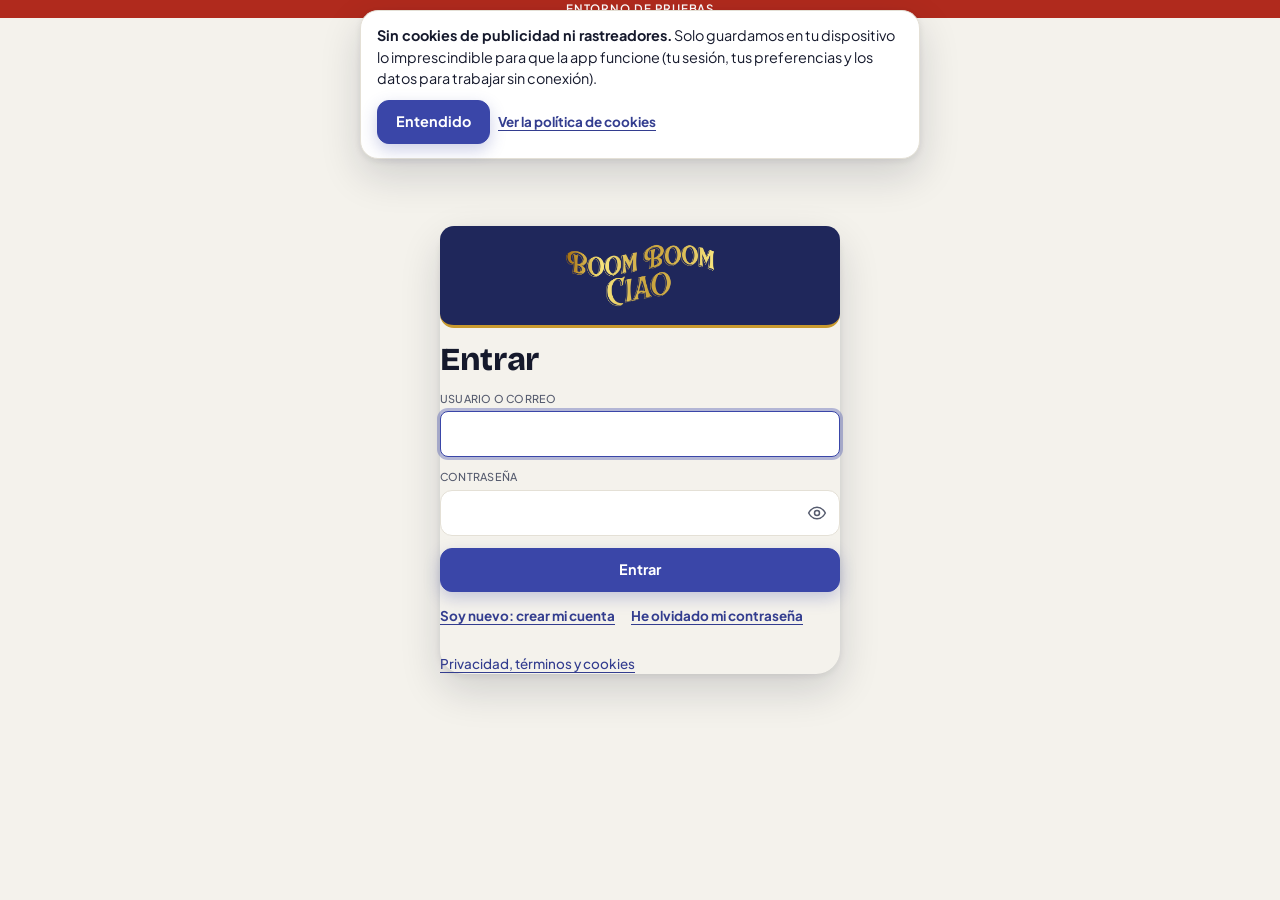
==== commit 3c3af6a5: "Repone analítica PostHog (script y CSP) perdida en subidas web; caché SW bbc-v31 Co-Authored-By: Cla" ====
--- a/index.html
+++ b/index.html
@@ -3,7 +3,7 @@
 <head>
 <meta charset="utf-8">
 <meta name="viewport" content="width=device-width,initial-scale=1,viewport-fit=cover">
-<meta http-equiv="Content-Security-Policy" content="default-src 'self'; script-src 'self' https://challenges.cloudflare.com; style-src 'self' 'unsafe-inline'; font-src 'self' data:; img-src 'self' data: blob:; connect-src 'self' https://*.supabase.co wss://*.supabase.co; frame-src https://challenges.cloudflare.com; worker-src 'self' blob:; object-src 'none'; base-uri 'self'; form-action 'self'; upgrade-insecure-requests">
+<meta http-equiv="Content-Security-Policy" content="default-src 'self'; script-src 'self' https://challenges.cloudflare.com; style-src 'self' 'unsafe-inline'; font-src 'self' data:; img-src 'self' data: blob:; connect-src 'self' https://*.supabase.co wss://*.supabase.co https://eu.i.posthog.com; frame-src https://challenges.cloudflare.com; worker-src 'self' blob:; object-src 'none'; base-uri 'self'; form-action 'self'; upgrade-insecure-requests">
 <title>Boom Boom Ciao</title>
 <meta name="description" content="Gestión de cocina: escandallos, precios, recetas, inventario y mermas.">
 <meta name="theme-color" content="#2D3661">
@@ -72,6 +72,7 @@
 <div id="multi" hidden role="dialog" aria-modal="true" aria-label="Exportar varios"></div>
 
 <!-- Configuración del entorno y librería de la base de datos -->
+<script src="analitica.js"></script>
 <script src="config.js?v=30"></script>
 <script src="supabase.js"></script>
 <!-- La app, por partes. El orden importa: cada archivo usa lo que definen los anteriores. -->
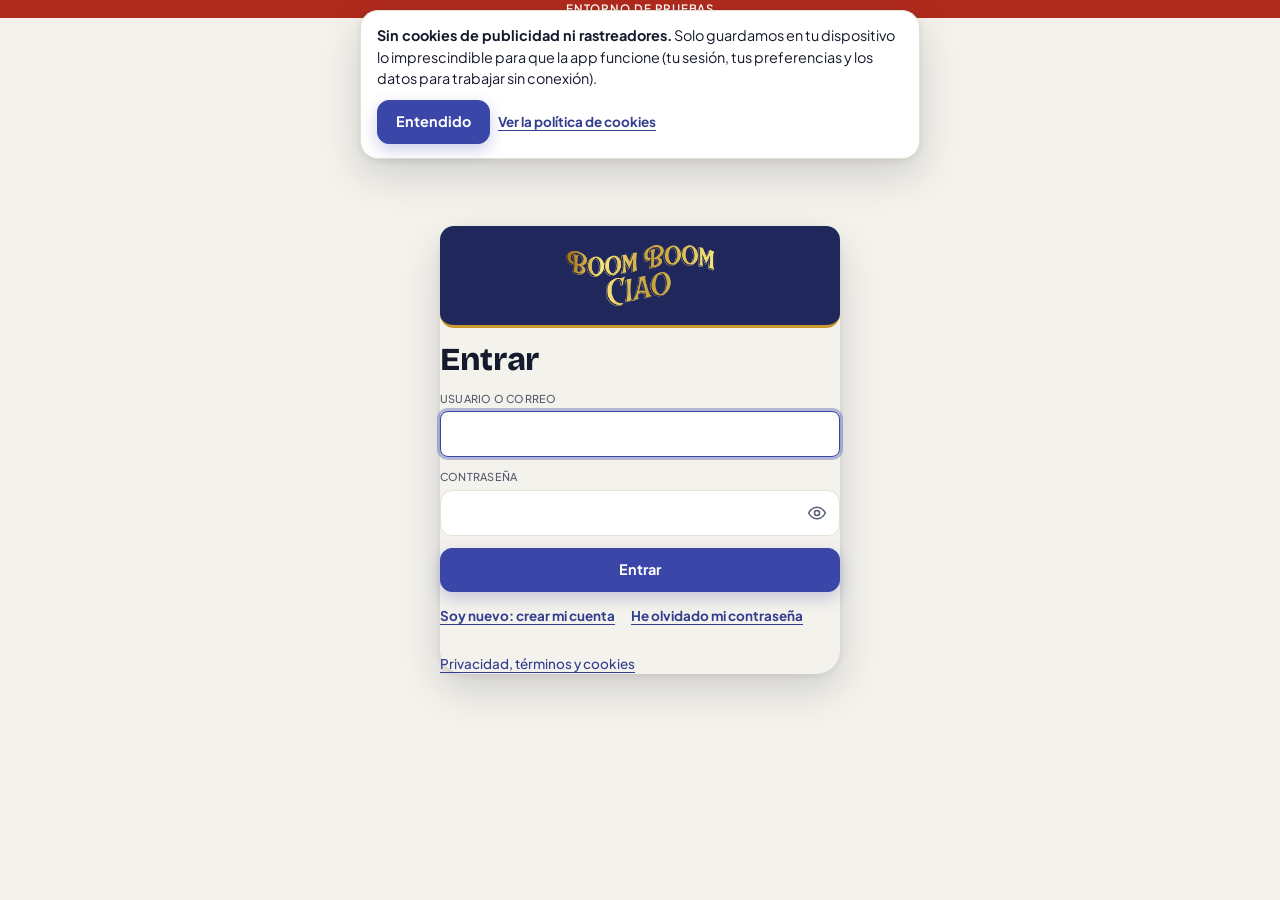
==== commit 54eb4bcb: "Pruebas: alinea con producción (pintar() y config.js en red), privacidad con PostHog (LEGAL_V 3.1), " ====
--- a/index.html
+++ b/index.html
@@ -73,100 +73,101 @@
 
 <!-- Configuración del entorno y librería de la base de datos -->
 <script src="analitica.js"></script>
-<script src="config.js?v=30"></script>
-<script src="supabase.js"></script>
-<!-- La app, por partes. El orden importa: cada archivo usa lo que definen los anteriores. -->
-<script src="base.js?v=30"></script>
-<script src="modelo.js?v=30"></script>
-<script src="indices.js?v=30"></script>
-<script src="guardado.js?v=30"></script>
-<script src="calculo.js?v=30"></script>
-<script src="formatos.js?v=30"></script>
-<script src="pintado.js?v=30"></script>
-<script src="carta.js?v=30"></script>
-<script src="ficha.js?v=30"></script>
-<script src="precios.js?v=30"></script>
-<script src="recetas.js?v=30"></script>
-<script src="dictado.js?v=30"></script>
-<script src="inventario.js?v=30"></script>
-<script src="mermas.js?v=30"></script>
-<script src="alergenos-y-utilidades.js?v=30"></script>
-<script src="alertas.js?v=30"></script>
-<script src="comparar.js?v=30"></script>
-<script src="panel.js?v=30"></script>
-<script src="sala.js?v=30"></script>
-<script src="ingenieria.js?v=30"></script>
-<script src="eventos.js?v=30"></script>
-<script src="modo-cocina.js?v=30"></script>
-<script src="produccion.js?v=30"></script>
-<script src="etiquetas.js?v=30"></script>
-<script src="appcc.js?v=30"></script>
-<script src="compras.js?v=30"></script>
-<script src="ficha-extra.js?v=30"></script>
-<script src="informes-extra.js?v=30"></script>
-<script src="detalle.js?v=30"></script>
-<script src="eventos-ampliacion.js?v=30"></script>
-<script src="permisos.js?v=30"></script>
-<script src="nombres.js?v=30"></script>
-<script src="precio-historial.js?v=30"></script>
-<script src="imagenes.js?v=30"></script>
-<script src="documentos.js?v=30"></script>
-<script src="asistente.js?v=30"></script>
-<script src="chat-flotante.js?v=30"></script>
-<script src="escaner.js?v=30"></script>
-<script src="ventas.js?v=30"></script>
-<script src="eventos-ia.js?v=30"></script>
-<script src="informes.js?v=30"></script>
-<script src="lienzo.js?v=30"></script>
-<script src="pdf.js?v=30"></script>
-<script src="excel.js?v=30"></script>
-<script src="varios.js?v=30"></script>
-<script src="eventos-principales.js?v=30"></script>
-<script src="tema.js?v=30"></script>
-<script src="navegacion.js?v=30"></script>
-<script src="interfaz.js?v=30"></script>
-<script src="recibir.js?v=30"></script>
-<script src="copia.js?v=30"></script>
-<script src="deshacer.js?v=30"></script>
-<script src="proveedores.js?v=30"></script>
-<script src="pedidos.js?v=30"></script>
-<script src="historial.js?v=30"></script>
-<script src="legal-y-copias.js?v=30"></script>
-<script src="legal.js?v=30"></script>
-<script src="grupo.js?v=30"></script>
-<script src="tarifas.js?v=30"></script>
-<script src="escandallos.js?v=30"></script>
-<script src="unidades.js?v=30"></script>
-<script src="seleccion.js?v=30"></script>
-<script src="grupos-carta.js?v=30"></script>
-<script src="fotos.js?v=30"></script>
-<script src="menus-carta.js?v=30"></script>
-<script src="zonas.js?v=30"></script>
-<script src="recordatorios.js?v=30"></script>
-<script src="turnos.js?v=30"></script>
-<script src="reparto.js?v=30"></script>
-<script src="cuadre.js?v=30"></script>
-<script src="aprobar.js?v=30"></script>
-<script src="consumo.js?v=30"></script>
-<script src="enlazar.js?v=30"></script>
-<script src="repaso-kgl.js?v=30"></script>
-<script src="tablon.js?v=30"></script>
-<script src="tareas.js?v=30"></script>
-<script src="etiquetas-acciones.js?v=30"></script>
-<script src="manual.js?v=30"></script>
-<script src="primeros-pasos.js?v=30"></script>
-<script src="buscador.js?v=30"></script>
-<script src="limite-ia.js?v=30"></script>
-<script src="sesion.js?v=30"></script>
-<script src="almacen-local.js?v=30"></script>
-<script src="archivos.js?v=30"></script>
-<script src="avisos.js?v=30"></script>
-<script src="limpieza.js?v=30"></script>
-<script src="sincronizacion.js?v=30"></script>
-<script src="acceso.js?v=30"></script>
-<script src="mi-cuenta.js?v=30"></script>
-<script src="usuarios.js?v=30"></script>
-<script src="ia.js?v=30"></script>
-<script src="arranque.js?v=30"></script>
+<script src="config.js?v=30" defer></script>
+<script src="supabase.js" defer></script>
+<!-- La app, por partes. El orden importa: cada archivo usa lo que definen los anteriores.
+     «defer»: se descargan todos a la vez y se ejecutan en este mismo orden al terminar de leer la página. -->
+<script src="base.js?v=30" defer></script>
+<script src="modelo.js?v=30" defer></script>
+<script src="indices.js?v=30" defer></script>
+<script src="guardado.js?v=30" defer></script>
+<script src="calculo.js?v=30" defer></script>
+<script src="formatos.js?v=30" defer></script>
+<script src="pintado.js?v=30" defer></script>
+<script src="carta.js?v=30" defer></script>
+<script src="ficha.js?v=30" defer></script>
+<script src="precios.js?v=30" defer></script>
+<script src="recetas.js?v=30" defer></script>
+<script src="dictado.js?v=30" defer></script>
+<script src="inventario.js?v=30" defer></script>
+<script src="mermas.js?v=30" defer></script>
+<script src="alergenos-y-utilidades.js?v=30" defer></script>
+<script src="alertas.js?v=30" defer></script>
+<script src="comparar.js?v=30" defer></script>
+<script src="panel.js?v=30" defer></script>
+<script src="sala.js?v=30" defer></script>
+<script src="ingenieria.js?v=30" defer></script>
+<script src="eventos.js?v=30" defer></script>
+<script src="modo-cocina.js?v=30" defer></script>
+<script src="produccion.js?v=30" defer></script>
+<script src="etiquetas.js?v=30" defer></script>
+<script src="appcc.js?v=30" defer></script>
+<script src="compras.js?v=30" defer></script>
+<script src="ficha-extra.js?v=30" defer></script>
+<script src="informes-extra.js?v=30" defer></script>
+<script src="detalle.js?v=30" defer></script>
+<script src="eventos-ampliacion.js?v=30" defer></script>
+<script src="permisos.js?v=30" defer></script>
+<script src="nombres.js?v=30" defer></script>
+<script src="precio-historial.js?v=30" defer></script>
+<script src="imagenes.js?v=30" defer></script>
+<script src="documentos.js?v=30" defer></script>
+<script src="asistente.js?v=30" defer></script>
+<script src="chat-flotante.js?v=30" defer></script>
+<script src="escaner.js?v=30" defer></script>
+<script src="ventas.js?v=30" defer></script>
+<script src="eventos-ia.js?v=30" defer></script>
+<script src="informes.js?v=30" defer></script>
+<script src="lienzo.js?v=30" defer></script>
+<script src="pdf.js?v=30" defer></script>
+<script src="excel.js?v=30" defer></script>
+<script src="varios.js?v=30" defer></script>
+<script src="eventos-principales.js?v=30" defer></script>
+<script src="tema.js?v=30" defer></script>
+<script src="navegacion.js?v=30" defer></script>
+<script src="interfaz.js?v=30" defer></script>
+<script src="recibir.js?v=30" defer></script>
+<script src="copia.js?v=30" defer></script>
+<script src="deshacer.js?v=30" defer></script>
+<script src="proveedores.js?v=30" defer></script>
+<script src="pedidos.js?v=30" defer></script>
+<script src="historial.js?v=30" defer></script>
+<script src="legal-y-copias.js?v=30" defer></script>
+<script src="legal.js?v=30" defer></script>
+<script src="grupo.js?v=30" defer></script>
+<script src="tarifas.js?v=30" defer></script>
+<script src="escandallos.js?v=30" defer></script>
+<script src="unidades.js?v=30" defer></script>
+<script src="seleccion.js?v=30" defer></script>
+<script src="grupos-carta.js?v=30" defer></script>
+<script src="fotos.js?v=30" defer></script>
+<script src="menus-carta.js?v=30" defer></script>
+<script src="zonas.js?v=30" defer></script>
+<script src="recordatorios.js?v=30" defer></script>
+<script src="turnos.js?v=30" defer></script>
+<script src="reparto.js?v=30" defer></script>
+<script src="cuadre.js?v=30" defer></script>
+<script src="aprobar.js?v=30" defer></script>
+<script src="consumo.js?v=30" defer></script>
+<script src="enlazar.js?v=30" defer></script>
+<script src="repaso-kgl.js?v=30" defer></script>
+<script src="tablon.js?v=30" defer></script>
+<script src="tareas.js?v=30" defer></script>
+<script src="etiquetas-acciones.js?v=30" defer></script>
+<script src="manual.js?v=30" defer></script>
+<script src="primeros-pasos.js?v=30" defer></script>
+<script src="buscador.js?v=30" defer></script>
+<script src="limite-ia.js?v=30" defer></script>
+<script src="sesion.js?v=30" defer></script>
+<script src="almacen-local.js?v=30" defer></script>
+<script src="archivos.js?v=30" defer></script>
+<script src="avisos.js?v=30" defer></script>
+<script src="limpieza.js?v=30" defer></script>
+<script src="sincronizacion.js?v=30" defer></script>
+<script src="acceso.js?v=30" defer></script>
+<script src="mi-cuenta.js?v=30" defer></script>
+<script src="usuarios.js?v=30" defer></script>
+<script src="ia.js?v=30" defer></script>
+<script src="arranque.js?v=30" defer></script>
 </body>
 </html>
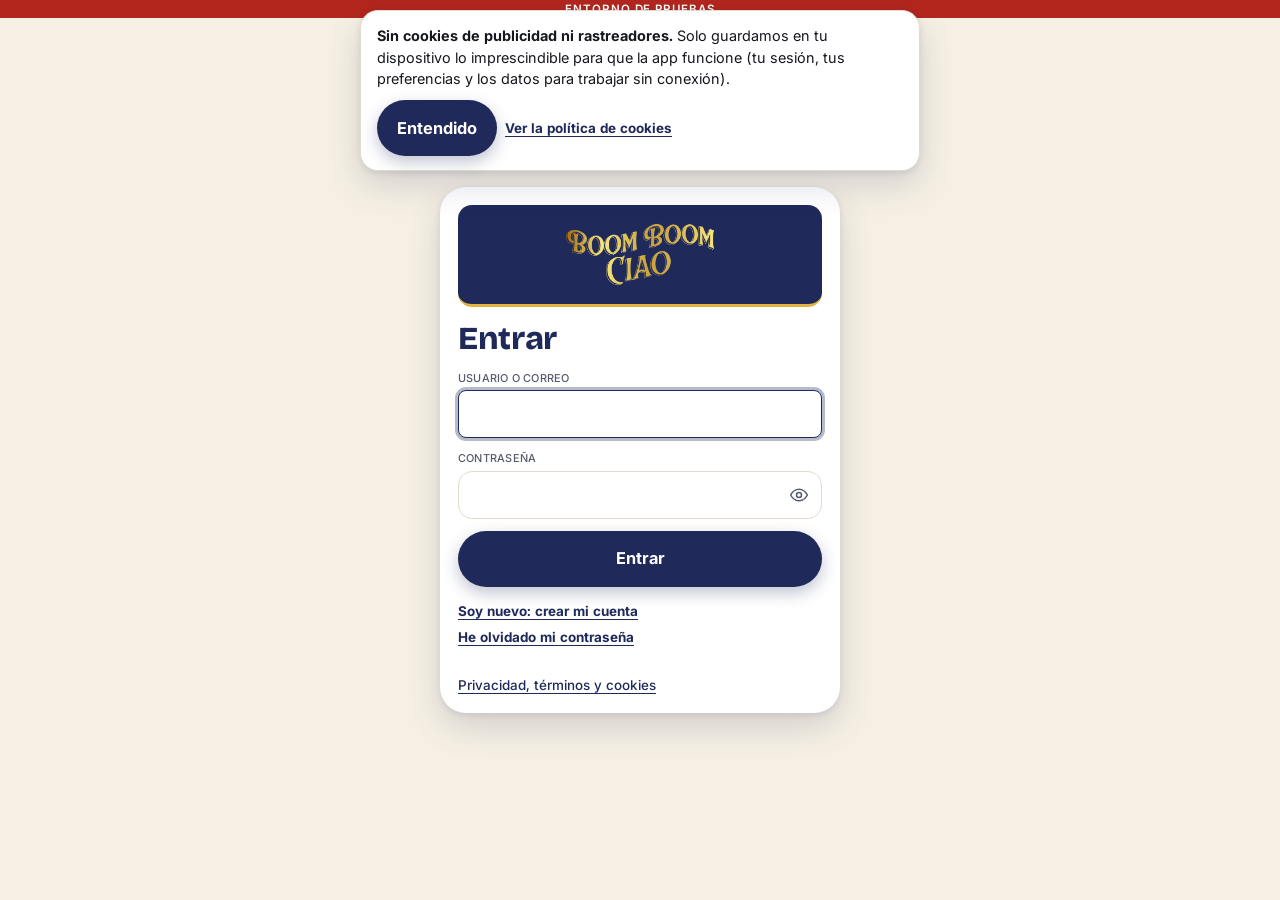
==== commit d3f3f61e: "Chaquetilla 4.0: diseño claro con botones grandes y modo noche, barra con Fichar, área de sala, fich" ====
--- a/index.html
+++ b/index.html
@@ -6,7 +6,7 @@
 <meta http-equiv="Content-Security-Policy" content="default-src 'self'; script-src 'self' https://challenges.cloudflare.com; style-src 'self' 'unsafe-inline'; font-src 'self' data:; img-src 'self' data: blob:; connect-src 'self' https://*.supabase.co wss://*.supabase.co https://eu.i.posthog.com; frame-src https://challenges.cloudflare.com; worker-src 'self' blob:; object-src 'none'; base-uri 'self'; form-action 'self'; upgrade-insecure-requests">
 <title>Boom Boom Ciao</title>
 <meta name="description" content="Gestión de cocina: escandallos, precios, recetas, inventario y mermas.">
-<meta name="theme-color" content="#2D3661">
+<meta name="theme-color" content="#F6F0E4">
 <meta name="robots" content="noindex,nofollow">
 <meta name="referrer" content="strict-origin-when-cross-origin">
 <link rel="manifest" href="manifest.webmanifest">
@@ -15,7 +15,7 @@
 <meta name="apple-mobile-web-app-capable" content="yes">
 <meta name="mobile-web-app-capable" content="yes">
 <meta name="apple-mobile-web-app-title" content="Boom Boom Ciao">
-<meta name="apple-mobile-web-app-status-bar-style" content="black-translucent">
+<meta name="apple-mobile-web-app-status-bar-style" content="default">
 <link rel="stylesheet" href="fuentes.css?v=30">
 <link rel="stylesheet" href="inicio.css?v=30">
 <link rel="stylesheet" href="base.css?v=30">
@@ -25,6 +25,7 @@
 <link rel="stylesheet" href="retoques-movil.css?v=30">
 <link rel="stylesheet" href="zz-estilo.css?v=30">
 <link rel="stylesheet" href="zzz-pomodoro.css?v=30">
+<link rel="stylesheet" href="chaquetilla.css?v=40">
 </head>
 <body>
 
@@ -33,9 +34,8 @@
 <div class="wrap">
   <header class="top">
     <button class="btn small" id="btn-menu" type="button" aria-controls="menu" aria-expanded="false"><svg viewBox="0 0 24 24" width="18" height="18" aria-hidden="true" fill="none" stroke="currentColor" stroke-width="2" stroke-linecap="round"><path d="M4 7h16M4 12h16M4 17h16"/></svg>Menú</button>
-    <h1><img src="logo-oro.png" alt="Boom Boom Ciao" width="92" height="39"></h1>
-    <span class="voz"><span class="voz-t">Gestión de cocina</span><small id="rol"></small></span>
-    <select id="area-sel" class="area-sel" aria-label="Zona de trabajo"><option value="cocina">Cocina</option><option value="barra">Barra</option><option value="">Todo</option></select>
+    <div class="saludo"><small id="saludo-sub"></small><h1 id="saludo">Boom Boom Ciao</h1><small id="rol"></small></div>
+    <select id="area-sel" class="area-sel" aria-label="Zona de trabajo"><option value="cocina">Cocina</option><option value="barra">Barra</option><option value="sala">Sala</option><option value="">Todo</option></select>
     <button class="btn small" id="btn-buscar" type="button" aria-label="Buscar en toda la app" title="Buscar (Ctrl + K)"><svg viewBox="0 0 24 24" width="18" height="18" aria-hidden="true" fill="none" stroke="currentColor" stroke-width="2" stroke-linecap="round"><circle cx="11" cy="11" r="7"/><path d="M20 20l-3.5-3.5"/></svg></button>
   </header>
   <div class="subs" id="subs" hidden></div>
@@ -61,7 +61,7 @@
   <div class="m-pie" id="m-des" hidden><span class="lbl">Último cambio</span><button class="btn small" id="btn-des-menu" type="button">Deshacer</button></div>
   <div class="m-pie" id="m-copia" hidden><span class="lbl">Copia de datos</span><span class="m-bts"><button class="btn small" id="btn-copia" type="button">Descargar</button><button class="btn small" id="btn-restaurar" type="button" hidden>Restaurar</button></span><input id="f-copia" type="file" accept=".json,application/json" hidden></div>
   <div class="m-pie"><span class="lbl">Ajustes</span><button class="btn small" id="btn-ajustes" type="button">Apariencia y mi cuenta</button></div>
-  <div class="m-pie"><span class="lbl">Versión</span><span class="m-bts"><span id="m-ver">Pomodoro 3.0</span><button class="btn small" id="btn-reparar" type="button" title="Borra la copia guardada en este dispositivo y descarga la última versión">Actualizar</button></span><span class="hint m-tirar">Para actualizar, desliza la pantalla hacia abajo desde arriba.</span></div>
+  <div class="m-pie"><span class="lbl">Versión</span><span class="m-bts"><span id="m-ver">Chaquetilla 4.0</span><button class="btn small" id="btn-reparar" type="button" title="Borra la copia guardada en este dispositivo y descarga la última versión">Actualizar</button></span><span class="hint m-tirar">Para actualizar, desliza la pantalla hacia abajo desde arriba.</span></div>
 </aside>
 <div id="toast" role="status" hidden></div>
 <div id="cocina" hidden></div>
@@ -69,6 +69,7 @@
 <div id="entorno" hidden>ENTORNO DE PRUEBAS</div>
 <div id="usuarios" hidden role="dialog" aria-modal="true" aria-label="Usuarios"></div>
 <div id="acceso" hidden></div>
+<div id="quiosco" hidden></div>
 <div id="multi" hidden role="dialog" aria-modal="true" aria-label="Exportar varios"></div>
 
 <!-- Configuración del entorno y librería de la base de datos -->
@@ -146,6 +147,7 @@
 <script src="recordatorios.js?v=30" defer></script>
 <script src="turnos.js?v=30" defer></script>
 <script src="reparto.js?v=30" defer></script>
+<script src="horario-equipo.js?v=30" defer></script>
 <script src="cuadre.js?v=30" defer></script>
 <script src="aprobar.js?v=30" defer></script>
 <script src="consumo.js?v=30" defer></script>
@@ -168,6 +170,10 @@
 <script src="mi-cuenta.js?v=30" defer></script>
 <script src="usuarios.js?v=30" defer></script>
 <script src="ia.js?v=30" defer></script>
+<script src="hoy.js?v=40" defer></script>
+<script src="fichaje.js?v=40" defer></script>
+<script src="quiosco.js?v=40" defer></script>
+<script src="papeles.js?v=40" defer></script>
 <script src="arranque.js?v=30" defer></script>
 </body>
 </html>
--- a/fuentes.css
+++ b/fuentes.css
@@ -6,3 +6,8 @@
 @font-face{font-family:'Plus Jakarta Sans';font-style:normal;font-weight:800;font-display:swap;src:url('plus-jakarta-sans-latin-800-normal.woff2') format('woff2');unicode-range:U+0000-00FF,U+0131,U+0152-0153,U+02BB-02BC,U+02C6,U+02DA,U+02DC,U+0304,U+0308,U+0329,U+2000-206F,U+20AC,U+2122,U+2191,U+2193,U+2212,U+2215,U+FEFF,U+FFFD}
 @font-face{font-family:'Bricolage Grotesque';font-style:normal;font-weight:700;font-display:swap;src:url('bricolage-grotesque-latin-700-normal.woff2') format('woff2');unicode-range:U+0000-00FF,U+0131,U+0152-0153,U+02BB-02BC,U+02C6,U+02DA,U+02DC,U+0304,U+0308,U+0329,U+2000-206F,U+20AC,U+2122,U+2191,U+2193,U+2212,U+2215,U+FEFF,U+FFFD}
 @font-face{font-family:'Bricolage Grotesque';font-style:normal;font-weight:800;font-display:swap;src:url('bricolage-grotesque-latin-800-normal.woff2') format('woff2');unicode-range:U+0000-00FF,U+0131,U+0152-0153,U+02BB-02BC,U+02C6,U+02DA,U+02DC,U+0304,U+0308,U+0329,U+2000-206F,U+20AC,U+2122,U+2191,U+2193,U+2212,U+2215,U+FEFF,U+FFFD}
+@font-face{font-family:'Inter';font-style:normal;font-weight:400;font-display:swap;src:url('inter-latin-400-normal.woff2') format('woff2');unicode-range:U+0000-00FF,U+0131,U+0152-0153,U+02BB-02BC,U+02C6,U+02DA,U+02DC,U+0304,U+0308,U+0329,U+2000-206F,U+20AC,U+2122,U+2191,U+2193,U+2212,U+2215,U+FEFF,U+FFFD}
+@font-face{font-family:'Inter';font-style:normal;font-weight:500;font-display:swap;src:url('inter-latin-500-normal.woff2') format('woff2');unicode-range:U+0000-00FF,U+0131,U+0152-0153,U+02BB-02BC,U+02C6,U+02DA,U+02DC,U+0304,U+0308,U+0329,U+2000-206F,U+20AC,U+2122,U+2191,U+2193,U+2212,U+2215,U+FEFF,U+FFFD}
+@font-face{font-family:'Inter';font-style:normal;font-weight:600;font-display:swap;src:url('inter-latin-600-normal.woff2') format('woff2');unicode-range:U+0000-00FF,U+0131,U+0152-0153,U+02BB-02BC,U+02C6,U+02DA,U+02DC,U+0304,U+0308,U+0329,U+2000-206F,U+20AC,U+2122,U+2191,U+2193,U+2212,U+2215,U+FEFF,U+FFFD}
+@font-face{font-family:'Inter';font-style:normal;font-weight:700;font-display:swap;src:url('inter-latin-700-normal.woff2') format('woff2');unicode-range:U+0000-00FF,U+0131,U+0152-0153,U+02BB-02BC,U+02C6,U+02DA,U+02DC,U+0304,U+0308,U+0329,U+2000-206F,U+20AC,U+2122,U+2191,U+2193,U+2212,U+2215,U+FEFF,U+FFFD}
+@font-face{font-family:'Inter';font-style:normal;font-weight:800;font-display:swap;src:url('inter-latin-800-normal.woff2') format('woff2');unicode-range:U+0000-00FF,U+0131,U+0152-0153,U+02BB-02BC,U+02C6,U+02DA,U+02DC,U+0304,U+0308,U+0329,U+2000-206F,U+20AC,U+2122,U+2191,U+2193,U+2212,U+2215,U+FEFF,U+FFFD}
--- a/retoques-movil.css
+++ b/retoques-movil.css
@@ -1352,3 +1352,28 @@
 .us-clave input { flex: 1 1 160px; }
 .us-mas { margin: 10px 0; }
 .us-mas summary { cursor: pointer; color: var(--muted); }
+
+/* ======== Horario semanal del equipo ======== */
+.he-img {
+  display: block;
+  width: 100%;
+  padding: 0;
+  border: 1px solid var(--line);
+  border-radius: 12px;
+  background: none;
+  cursor: zoom-in;
+  overflow: hidden;
+}
+.he-img img {
+  display: block;
+  width: 100%;
+  height: auto;
+  max-height: 340px;
+  object-fit: contain;
+}
+.he-pdf {
+  width: 100%;
+  height: 70vh;
+  border: 1px solid var(--line);
+  border-radius: 12px;
+}
--- a/chaquetilla.css
+++ b/chaquetilla.css
@@ -0,0 +1,404 @@
+/* ==========================================================================
+   Chaquetilla · sistema visual 4.0
+   De día: línea A (crema, tarjetas blancas, marino y oro de la casa).
+   Botones: línea B (grandes, redondos, uno protagonista por pantalla).
+   De noche: línea C (carbón con el oro como guía y el turno en línea de tiempo).
+   El color solo dice dos cosas: el área (cocina, barra, sala) o el estado.
+   Va al final de todo. El tema lo pone tema.js en <html data-theme="light|dark">.
+   ========================================================================== */
+:root {
+  --font-body: 'Inter', system-ui, -apple-system, 'Segoe UI', Roboto, sans-serif;
+  --font-display: 'Bricolage Grotesque', 'Inter', system-ui, sans-serif;
+  --font-voz: 'Bricolage Grotesque', 'Inter', system-ui, sans-serif;
+  --font-mono: 'Inter', ui-monospace, monospace;
+
+  --marino: #1f2a5a;
+  --oro: #e3b341;
+  --crema: #f6f0e4;
+  --azul: #4a6fd1;
+  --carbon: #15171c;
+  --a-cocina: #b5481a;
+  --a-barra: #16695a;
+  --a-sala: #6b3fa0;
+  --a-todas: #1f2a5a;
+
+  --bg: #f6f0e4;
+  --surface: #ffffff;
+  --campo: #ffffff;
+  --sunken: #efe8d8;
+  --ink: #15171c;
+  --muted: #565b6c;
+  --line: #e4dccb;
+  --accent: #1f2a5a;
+  --accent-soft: #e5e7f2;
+  --on-accent: #ffffff;
+  --oro-txt: #7d5c0a;
+  --band: #1f2a5a;
+  --band-ink: #ffffff;
+  --band-oro: #e8c46a;
+  --band-line: #3a477f;
+  --ok: #1a6e46;
+  --ok-bg: #e4f3ea;
+  --warn: #855600;
+  --warn-bg: #fcf0d0;
+  --crit: #b3261e;
+  --crit-bg: #fcebe9;
+
+  --indigo: #1f2a5a;
+  --tomate: #a83f16;
+  --mostaza: #855600;
+  --albahaca: #16695a;
+  --mar: #2f55b8;
+  --uva: #6b3fa0;
+  --sec-ink: #ffffff;
+
+  --r-card: 18px;
+  --r-ctl: 16px;
+  --r-boton: 30px;
+  --sombra: 0 1px 3px rgba(31, 42, 90, 0.09);
+  --sombra-alta: 0 2px 6px rgba(31, 42, 90, 0.1), 0 14px 34px rgba(31, 42, 90, 0.16);
+}
+:root[data-theme='dark'] {
+  --a-cocina: #c4561f;
+  --a-barra: #1c7d6b;
+  --a-sala: #7d4fb8;
+  --a-todas: #3a477f;
+
+  --bg: #0f1117;
+  --surface: #1a1d27;
+  --campo: #212534;
+  --sunken: #141721;
+  --ink: #ebe9e2;
+  --muted: #a0a6ba;
+  --line: #2c3040;
+  --accent: #e3b341;
+  --accent-soft: #34301f;
+  --on-accent: #15171c;
+  --oro-txt: #e8c46a;
+  --band: #151823;
+  --band-ink: #f6f0e4;
+  --band-oro: #e8c46a;
+  --band-line: #2c3040;
+  --ok: #7ee0a8;
+  --ok-bg: #173a2a;
+  --warn: #f2bd5c;
+  --warn-bg: #35290f;
+  --crit: #ff9a8c;
+  --crit-bg: #3d1915;
+
+  --indigo: #e3b341;
+  --tomate: #ff9a6b;
+  --mostaza: #f2bd5c;
+  --albahaca: #5fd0b8;
+  --mar: #8fb0ff;
+  --uva: #c3a3ff;
+  --sec-ink: #15171c;
+
+  --sombra: 0 0 0 1px #242838;
+  --sombra-alta: 0 0 0 1px #2c3040, 0 18px 44px rgba(0, 0, 0, 0.5);
+  color-scheme: dark;
+}
+
+/* ---- Un solo color de marca: las secciones ya no cambian de color ---- */
+body,
+body[data-sec] {
+  --sec: var(--accent);
+  --sec-soft: var(--accent-soft);
+  --sec-line: color-mix(in srgb, var(--accent) 35%, var(--line));
+  --anillo: 0 0 0 3px color-mix(in srgb, var(--accent) 32%, transparent);
+}
+body {
+  background: var(--bg);
+  font-family: var(--font-body);
+  font-size: 16px;
+}
+h2,
+.grupoh { font-family: var(--font-display); font-weight: 800; color: var(--accent); }
+:root[data-theme='dark'] h2,
+:root[data-theme='dark'] .grupoh { color: var(--ink); }
+h3 { font-family: var(--font-display); font-weight: 800; font-size: 1.08rem; color: var(--ink); }
+h3::before { display: none; }
+.hint { font-size: 0.875rem; }
+
+/* ---- Cabecera: saludo, área y buscar ---- */
+.top {
+  display: flex;
+  align-items: center;
+  gap: 10px;
+  background: none;
+  border: 0;
+  border-radius: 0;
+  box-shadow: none;
+  padding: 6px 2px 2px;
+  color: var(--ink);
+  overflow: visible;
+}
+.saludo { flex: 1; min-width: 0; display: flex; flex-direction: column; }
+.saludo h1 {
+  margin: 0;
+  font-family: var(--font-display);
+  font-weight: 800;
+  font-size: 1.65rem;
+  line-height: 1.12;
+  text-transform: none;
+  color: var(--accent);
+  overflow: hidden;
+  text-overflow: ellipsis;
+  white-space: nowrap;
+}
+:root[data-theme='dark'] .saludo h1 { color: #f6f0e4; }
+.saludo small,
+.top .saludo small,
+.top #rol {
+  font-size: 0.78rem;
+  letter-spacing: 0;
+  color: var(--muted);
+  overflow: hidden;
+  text-overflow: ellipsis;
+  white-space: nowrap;
+}
+.top .btn,
+.top .icon {
+  background: var(--surface);
+  border: 0;
+  color: var(--accent);
+  box-shadow: var(--sombra);
+  min-width: 46px;
+  min-height: 46px;
+  padding: 0 13px;
+}
+.top .btn:hover { background: var(--sunken); }
+.top select.area-sel {
+  flex: none;
+  height: 36px;
+  min-height: 36px;
+  border: 0;
+  border-radius: 999px;
+  padding: 0 28px 0 13px;
+  font: 700 0.8rem var(--font-body);
+  letter-spacing: 0;
+  text-transform: none;
+  color: #fff;
+  background-color: var(--a-todas);
+  background-image: url("data:image/svg+xml,%3Csvg xmlns='http://www.w3.org/2000/svg' viewBox='0 0 24 24' fill='none' stroke='%23ffffff' stroke-width='2.6' stroke-linecap='round'%3E%3Cpath d='M6 9l6 6 6-6'/%3E%3C/svg%3E");
+  background-repeat: no-repeat;
+  background-position: right 10px center;
+  background-size: 12px;
+}
+.top select.area-sel[data-a='cocina'] { background-color: var(--a-cocina); }
+.top select.area-sel[data-a='barra'] { background-color: var(--a-barra); }
+.top select.area-sel[data-a='sala'] { background-color: var(--a-sala); }
+.top select.area-sel option { background: var(--surface); color: var(--ink); }
+body.con-tabbar #btn-menu { display: none; }
+body.sin-red .top { border-bottom: 3px solid var(--crit); }
+
+/* ---- Pestañas del apartado ---- */
+.subs { gap: 8px; }
+.subs a {
+  display: inline-flex;
+  align-items: center;
+  min-height: 44px;
+  padding: 0 18px;
+  border: 0;
+  border-radius: var(--r-boton);
+  background: var(--surface);
+  color: var(--muted);
+  font-weight: 700;
+  font-size: 0.9rem;
+  box-shadow: var(--sombra);
+}
+.subs a[aria-current='page'] { background: var(--accent); color: var(--on-accent); box-shadow: none; }
+
+/* ---- Tarjetas ---- */
+.card,
+.kpi {
+  background: var(--surface);
+  border: 0;
+  border-radius: var(--r-card);
+  box-shadow: var(--sombra);
+}
+.kpi { border-radius: 18px; }
+.kpi::after { display: none; }
+.row { border-radius: 14px; }
+.mini-foto { background: var(--sunken); color: var(--accent); }
+
+/* ---- Botones (línea B): grandes, redondos y claros ---- */
+.btn {
+  min-height: 48px;
+  height: auto;
+  padding: 8px 20px;
+  border: 0;
+  border-radius: var(--r-boton);
+  background: var(--surface);
+  color: var(--accent);
+  font-family: var(--font-body);
+  font-weight: 700;
+  font-size: 0.95rem;
+  box-shadow: inset 0 0 0 1.5px var(--line);
+}
+:root[data-theme='dark'] .btn { background: var(--campo); color: var(--ink); box-shadow: none; }
+.btn:hover { background: var(--sunken); border: 0; }
+.btn:active { transform: scale(0.97); }
+.btn.small { min-height: 40px; padding: 4px 16px; font-size: 0.875rem; border-radius: var(--r-boton); }
+.btn.primary,
+:root[data-theme='dark'] .btn.primary {
+  background: var(--accent);
+  color: var(--on-accent);
+  box-shadow: 0 6px 16px color-mix(in srgb, var(--accent) 28%, transparent);
+}
+.btn.primary:not(.small) { min-height: 56px; font-size: 1.02rem; }
+.btn.primary:hover { background: color-mix(in srgb, var(--accent) 88%, #000); }
+.btn.oro,
+:root[data-theme='dark'] .btn.oro {
+  background: var(--oro);
+  color: var(--carbon);
+  box-shadow: 0 6px 16px color-mix(in srgb, var(--oro) 32%, transparent);
+}
+.btn.oro:hover { background: color-mix(in srgb, var(--oro) 90%, #000); }
+.btn.grande { display: flex; align-items: center; justify-content: center; gap: 10px; width: 100%; min-height: 62px; font-size: 1.1rem; text-decoration: none; }
+.btn.grande svg { width: 24px; height: 24px; fill: none; stroke: currentColor; stroke-width: 2; stroke-linecap: round; stroke-linejoin: round; }
+a.btn { display: inline-flex; align-items: center; justify-content: center; text-decoration: none; }
+.btn.danger,
+.btn.peligro,
+:root[data-theme='dark'] .btn.danger { color: var(--crit); background: var(--crit-bg); box-shadow: none; }
+.btn:disabled { opacity: 0.5; box-shadow: none; }
+.link { color: var(--accent); }
+.icon { border-radius: 14px; }
+.tog,
+.chipg { min-height: 40px; border-radius: var(--r-boton); }
+.tog[aria-pressed='true'] { background: var(--accent); border-color: var(--accent); color: var(--on-accent); }
+.seg { background: var(--sunken); border: 0; border-radius: var(--r-boton); padding: 4px; }
+.seg button { min-height: 40px; border-radius: var(--r-boton); }
+.seg button[aria-pressed='true'] { background: var(--accent); color: var(--on-accent); }
+.pill { border-radius: var(--r-boton); }
+.td-ck { width: 34px; height: 34px; border-radius: 11px; border-color: var(--line); }
+.tn-b { width: 44px; height: 44px; border-radius: 999px; }
+
+/* ---- Campos ---- */
+input,
+select,
+textarea { border-radius: 14px; border: 1.5px solid var(--line); background: var(--campo); color: var(--ink); font-size: 1rem; }
+input,
+select { min-height: 48px; }
+input[type='checkbox'],
+input[type='radio'] { min-height: 0; accent-color: var(--accent); }
+
+/* ---- Menú «Más» ---- */
+#menu { background: var(--band); overflow-x: hidden; }
+#acceso .ac-caja { background: var(--surface); border-radius: 26px; padding: 18px; }
+
+/* ---- Barra de abajo: cinco accesos con «Fichar» en el centro ---- */
+#tabbar {
+  background: var(--surface);
+  -webkit-backdrop-filter: none;
+  backdrop-filter: none;
+  border-top: 1px solid var(--line);
+  align-items: flex-end;
+}
+.tb-i { font-size: 0.72rem; min-height: 52px; justify-content: center; }
+.tb-i[aria-current='page'] { color: var(--accent); background: var(--accent-soft); }
+.tb-i.tb-c { color: var(--accent); background: none; }
+.tb-i.tb-c b {
+  width: 62px;
+  height: 62px;
+  margin-top: -30px;
+  display: flex;
+  align-items: center;
+  justify-content: center;
+  border-radius: 22px;
+  background: var(--oro);
+  color: var(--carbon);
+  box-shadow: 0 8px 18px rgba(0, 0, 0, 0.24);
+}
+.tb-i.tb-c[aria-current='page'] b { outline: 3px solid var(--accent); outline-offset: 2px; }
+.tb-i.tb-c svg { width: 30px; height: 30px; }
+body.con-tabbar #chat-fab { bottom: calc(84px + env(safe-area-inset-bottom, 0px)); }
+#chat-fab { background: var(--marino); box-shadow: 0 10px 24px rgba(0, 0, 0, 0.3); }
+@media (min-width: 1040px) {
+  body.con-tabbar #chat-fab { bottom: 22px; }
+}
+
+/* ---- Estados: forma, color y texto ---- */
+.est { display: inline-flex; align-items: center; gap: 6px; padding: 3px 11px; border-radius: 999px; font-size: 0.8rem; font-weight: 700; }
+.est::before { content: '●'; font-size: 0.7em; }
+.est.ok { background: var(--ok-bg); color: var(--ok); }
+.est.aviso { background: var(--warn-bg); color: var(--warn); }
+.est.aviso::before { content: '▲'; }
+.est.mal { background: var(--crit-bg); color: var(--crit); }
+.est.mal::before { content: '■'; }
+.area-chip { display: inline-block; padding: 3px 11px; border-radius: 999px; font-size: 0.75rem; font-weight: 700; color: #fff; background: var(--a-todas); }
+.area-chip[data-a='cocina'] { background: var(--a-cocina); }
+.area-chip[data-a='barra'] { background: var(--a-barra); }
+.area-chip[data-a='sala'] { background: var(--a-sala); }
+
+/* ---- Portada «Hoy» ---- */
+.hoy { display: flex; flex-direction: column; gap: 12px; margin-bottom: 14px; }
+.hoy-turno { display: flex; flex-direction: row; justify-content: space-between; align-items: center; gap: 12px; flex-wrap: wrap; text-align: left; }
+.rotulo { display: block; font-size: 0.7rem; font-weight: 800; letter-spacing: 0.12em; text-transform: uppercase; color: var(--muted); }
+.cifra { display: block; font-family: var(--font-display); font-weight: 800; font-size: 1.7rem; line-height: 1.15; color: var(--accent); }
+:root[data-theme='dark'] .cifra { color: var(--ink); }
+.hoy-dos { display: grid; grid-template-columns: 1fr 1fr; gap: 12px; }
+.loseta { display: flex; flex-direction: column; justify-content: space-between; gap: 6px; min-height: 96px; padding: 14px 16px; border-radius: 24px; text-decoration: none; font-weight: 700; font-size: 0.85rem; }
+.loseta b { font-family: var(--font-display); font-size: 2rem; line-height: 1; }
+.loseta.marino { background: var(--marino); color: #fff; }
+.loseta.oro { background: var(--oro); color: var(--carbon); }
+:root[data-theme='dark'] .loseta.marino { background: var(--campo); }
+
+/* ---- De noche: el turno como línea de tiempo (línea C) ---- */
+:root[data-theme='dark'] .td-l { margin-left: 7px; padding-left: 20px; border-left: 2px solid var(--line); gap: 10px; }
+:root[data-theme='dark'] .td-t { position: relative; border: 0; background: var(--surface); }
+:root[data-theme='dark'] .td-t::before { content: ''; position: absolute; left: -27px; top: 50%; width: 12px; height: 12px; margin-top: -6px; border-radius: 999px; background: var(--oro); }
+:root[data-theme='dark'] .td-t.hecha::before { background: var(--line); }
+
+/* ---- Fichar ---- */
+.fich { display: flex; flex-direction: column; gap: 12px; max-width: 560px; width: 100%; margin: 0 auto; }
+.fich-aro { --p: 0; width: 220px; height: 220px; margin: 6px auto; border-radius: 999px; display: grid; place-items: center; background: conic-gradient(var(--oro) calc(var(--p) * 1%), var(--sunken) 0); }
+.fich-aro > div { width: 188px; height: 188px; border-radius: 999px; background: var(--bg); display: flex; flex-direction: column; align-items: center; justify-content: center; text-align: center; }
+.fich-aro .cifra { font-size: 2.6rem; }
+.fich-cam { position: relative; overflow: hidden; border-radius: 24px; background: #000; aspect-ratio: 1; }
+.fich-cam video { width: 100%; height: 100%; object-fit: cover; display: block; }
+.fich-cam::after { content: ''; position: absolute; inset: 16%; border: 4px solid var(--oro); border-radius: 22px; pointer-events: none; }
+.fich-cod { text-align: center; font: 800 1.8rem var(--font-display); letter-spacing: 0.3em; }
+.fich-lista { list-style: none; margin: 8px 0 0; padding: 0; }
+.fich-lista li { display: flex; justify-content: space-between; align-items: center; gap: 10px; padding: 9px 0; border-top: 1px solid var(--line); }
+.fich-lista li small { display: block; color: var(--muted); }
+.tabla-x { overflow-x: auto; }
+table.tj { width: 100%; border-collapse: collapse; font-size: 0.875rem; }
+table.tj th { text-align: left; padding: 8px; font-size: 0.72rem; text-transform: uppercase; letter-spacing: 0.06em; color: var(--muted); border-bottom: 2px solid var(--line); white-space: nowrap; }
+table.tj td { padding: 9px 8px; border-bottom: 1px solid var(--line); white-space: nowrap; }
+table.tj tr.grupo td { font-weight: 800; letter-spacing: 0.1em; color: #fff; background: var(--a-todas); }
+table.tj tr.grupo[data-a='cocina'] td { background: var(--a-cocina); }
+table.tj tr.grupo[data-a='barra'] td { background: var(--a-barra); }
+table.tj tr.grupo[data-a='sala'] td { background: var(--a-sala); }
+
+/* ---- Tablet de fichaje ---- */
+#quiosco { position: fixed; inset: 0; z-index: 120; display: grid; grid-template-columns: 1.05fr 1fr; background: var(--marino); color: #fff; overflow: auto; }
+.q-izq { display: flex; flex-direction: column; align-items: center; justify-content: center; gap: 14px; padding: 20px; text-align: center; }
+.q-izq h2 { color: #fff; font-size: 2rem; }
+.q-qr { background: #fff; padding: 18px; border-radius: 26px; width: min(62vmin, 420px); }
+.q-qr svg { display: block; width: 100%; height: auto; }
+.q-cod { font: 800 2.6rem var(--font-display); letter-spacing: 0.28em; }
+.q-barra { width: min(62vmin, 420px); height: 10px; border-radius: 10px; background: rgba(255, 255, 255, 0.18); overflow: hidden; }
+.q-barra i { display: block; height: 100%; background: var(--oro); }
+.q-der { background: var(--bg); color: var(--ink); padding: 18px; display: flex; flex-direction: column; gap: 10px; overflow: auto; }
+.q-reloj { font: 800 2.4rem var(--font-display); }
+.q-persona { display: flex; justify-content: space-between; gap: 10px; padding: 8px 0; border-top: 1px solid var(--line); font-weight: 600; }
+@media (max-width: 760px) and (orientation: portrait) {
+  #quiosco { grid-template-columns: 1fr; }
+}
+
+/* ---- Papeles ---- */
+.doc-f { display: flex; flex-direction: row; align-items: center; gap: 12px; flex-wrap: wrap; }
+.doc-f .grow { flex: 1 1 200px; min-width: 0; }
+.doc-f small { display: block; color: var(--muted); }
+.firma-lienzo { width: 100%; height: 170px; border-radius: 16px; border: 2px dashed var(--line); background: #fff; touch-action: none; display: block; }
+.firma-img { max-width: 280px; background: #fff; border-radius: 12px; border: 1px solid var(--line); }
+
+@media print {
+  body.imp-jornadas .top,
+  body.imp-jornadas .subs,
+  body.imp-jornadas #menu,
+  body.imp-jornadas #chat-fab,
+  body.imp-jornadas .no-imp { display: none !important; }
+  body.imp-jornadas .wrap { margin: 0; max-width: none; }
+}
